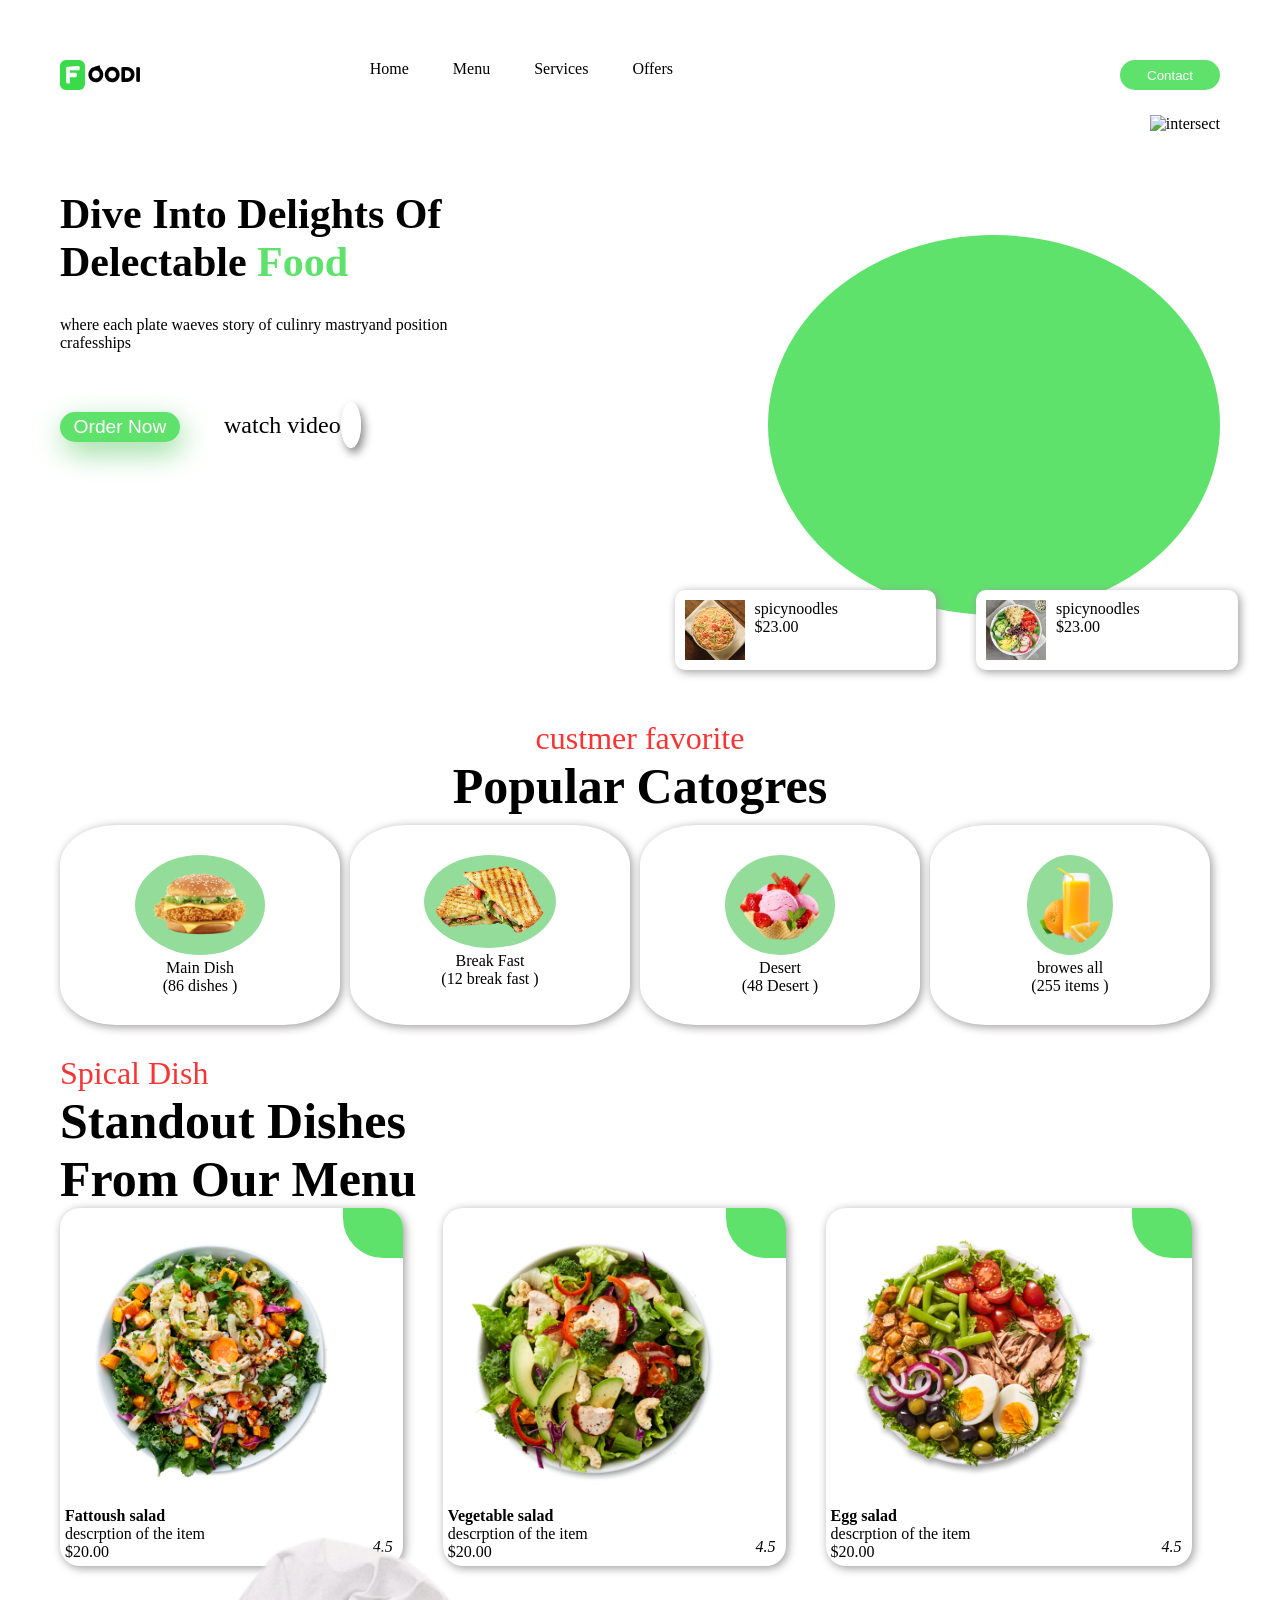
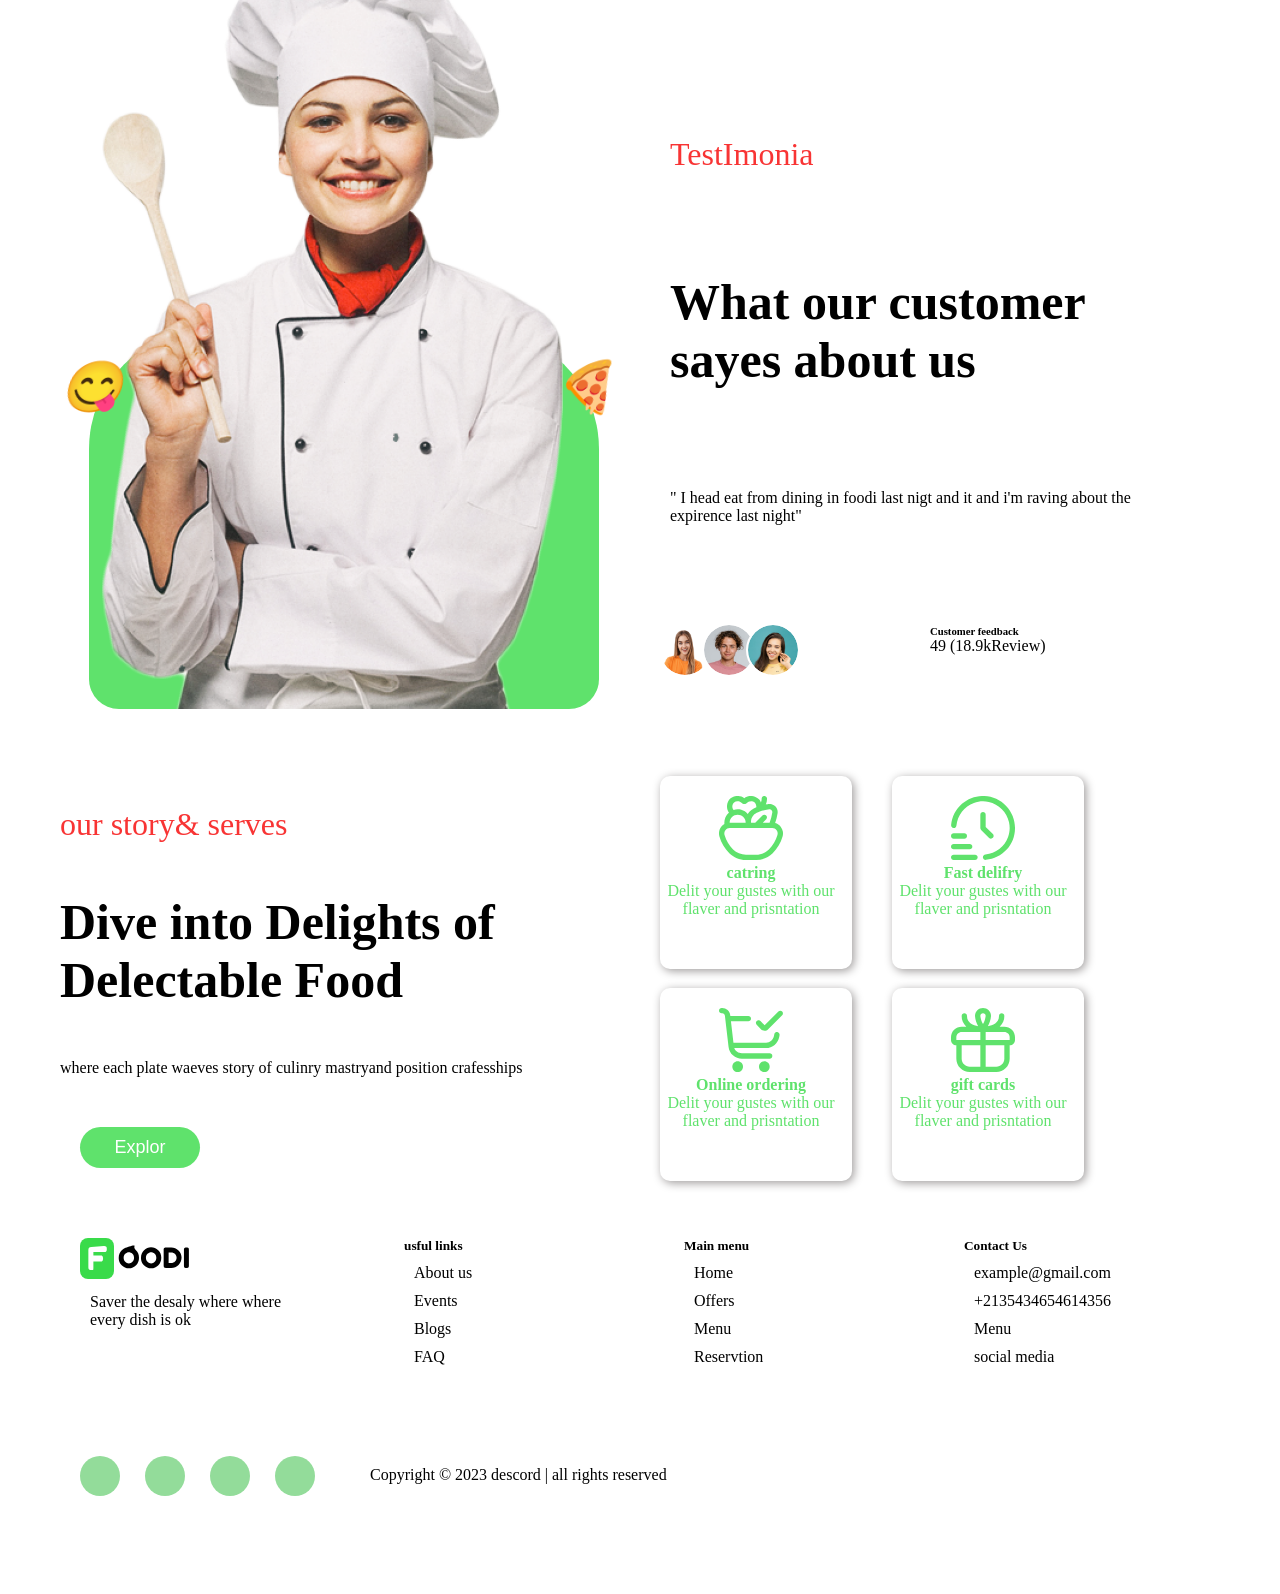
==== index.html @ a532eca9 "add java script file and connect with the html file" ====
<!DOCTYPE html>
<html lang="en">
<head>
    <meta charset="UTF-8">
    <meta name="viewport" content="width=device-width, initial-scale=1.0">
    <!-- -->
    <title>Foodi | Resturent Website Landing Page</title>
    <!-- -->
    <meta name="keywords" content="food, resturent, plates, ">
    <meta name="description" content="Where Each Plate Weaves a Story of Culinary Mastery and Passionate Craftsmanship">
    <!-- -->
    <meta name="twitter:card" content="summary" />
    <meta name="twitter:site" content="@[your-site-account-anme-in-twitter]" />
    <meta name="twitter:creator" content="@[your-account-anme-in-twitter]" />
    <!-- -->
    <meta property="og:type" content="website" />
    <meta property="og:url" content="http://[your-account-anme-in-github].github.io/foodi" />
    <meta property="og:site_name" content="Foodi">
    <meta property="og:title" content="Resturent Website Landing Page" />
    <meta property="og:description" content="Where Each Plate Weaves a Story of Culinary Mastery and Passionate Craftsmanship" />
    <meta property="og:image" content="http://[your-account-anme-in-github].github.io/foodi/assets/images/[your-image-to-twitter]" />
    <meta property="og:locale" content="en_US" />
    <!-- -->
    <meta name="author" content="[your-name]">
    <!-- -->
    <!-- our project just needs Font Awesome Solid + Brands -->
    <link href="./assets/fontawesome-free-6.3.0-web/css/fontawesome.css" rel="stylesheet">
    <link href="./assets/fontawesome-free-6.3.0-web/css/brands.css" rel="stylesheet">
    <link href="./assets/fontawesome-free-6.3.0-web/css/solid.css" rel="stylesheet">
    <link href="./assets/fontawesome-free-6.3.0-web/css/regular.css" rel="stylesheet">
    <!-- -->
    <link href="./assets/css/style.css" rel="stylesheet">
    <link rel="icon" type="image/x-icon" href="./assets/images/favicon.ico">
</head>
<body>
    <header>
        <img src="./assets/images/Group 20.svg" alt="logo">
        <nav>
            <a href="#">Home</a>
            <a href="#">Menu</a>
            <a href="#">Services</a>
            <a href="#">Offers</a>
        </nav>
        <i class="fa fa-search"></i> 
        <i class="fa fa-shopping-bag"></i>
        <button type="button" type="btncontact" title="contact-button"><i class="fa fa-phone-volume"></i>Contact </button>
    </header> 
    <main>
        <section id="home">
            <div class="left-side">
            <h1>Dive into Delights of Delectable <span >food</span></h1>
            <p>where each plate waeves story of culinry mastryand position crafesships</p>
            <button id="orderbtn" title="orderbtn"> Order Now</button>
            <span class="watch"> watch video <i class="fa fa-play"></i></span>
        </div> 
        <div class="right-side">
            <div class="imground">
                <img src="./assets/images/Intersect.png" alt="intersect">
                <div class="greenback"></div>
            </div>
            <div class="cards">
            <div class="food-card">
                <img src="./assets/images/image 14.png" alt="fod">
               <div class="text">
                <p>spicynoodles</p>
                <ul>
                    <li><i class="fa-regular fa-star"></i></li>
                    <li><i class="fa-regular fa-star"></i></li>
                    <li><i class="fa-regular fa-star"></i></li>
                    <li><i class="fa-regular fa-star"></i></li>
                    <li><i class="fa-regular fa-star"></i></li>
                </ul>
                <span>$23.00</span>
            </div>
            </div>
            <div class="food-card">
                <img src="./assets/images/image 13.png" alt="fod">
                <div class="text">
                    <p>spicynoodles</p>
                    <ul>
                        <li><i class="fa-regular fa-star"></i></li>
                        <li><i class="fa-regular fa-star"></i></li>
                        <li><i class="fa-regular fa-star"></i></li>
                        <li><i class="fa-regular fa-star"></i></li>
                        <li><i class="fa-regular fa-star"></i></li>
                    </ul>
                    <span>$23.00</span>
                </div>
            </div>
            </div>
        </div>
        </section> 
        <section id="catogres">
            <p>custmer favorite</p>
            <h1>Popular Catogres</h1>
            <div class="catogry-cards">
                <div class="card">
                    <img src="./assets/images/pngwing 4.png" alt="main">
                    <p> Main Dish</p>
                    <span>(86 dishes )</span>
                </div>
                <div class="card">
                    <img src="./assets/images/pngwing 6.png" alt="break">
                    <p> Break Fast</p>
                    <span>(12 break fast )</span>
                </div>
                <div class="card">
                    <img src="./assets/images/pngwing 3.png" alt="desert">
                    <p> Desert</p>
                    <span>(48 Desert )</span>
                </div>
                <div class="card">
                    <img src="./assets/images/pngwing 7.png" alt="all">
                    <p> browes all</p>
                    <span>(255 items )</span>
                </div>
            </div>
        </section> 
        <section id="spical-dish">
            <div class="head">
                <div>
            <p>Spical Dish</p>
             <h1>Standout Dishes From Our Menu</h1>
            </div>
             <div class="af-be">
                <i class="fa fa-less-than"></i>
                <i class="fa fa-greater-than"></i>
             </div> 
            </div>
             <div class="dish-cards">
                <div class="card">
                    <i class="fa-regular fa-heart"></i>
                    <img src="./assets/images/Fattoush salad.png" alt="">
                    <h4>Fattoush salad</h4>
                    <p>descrption of the item</p>
                    <span>$20.00</span>
                    <i class="fa-regular fa-star">4.5</i>
                </div>
                <div class="card">
                    <i class="fa-regular fa-heart"></i>
                    <img src="./assets/images/Vegetable salad.png" alt="">
                    <h4>Vegetable salad</h4>
                    <p>descrption of the item</p>
                    <span>$20.00</span>
                    <i class="fa-regular fa-star">4.5</i>
                </div>
                <div class="card">
                    <i class="fa-regular fa-heart"></i>
                    <img src="./assets/images/Egg salad.png" alt="">
                    <h4>Egg salad</h4>
                    <p>descrption of the item</p>
                    <span>$20.00</span>
                    <i class="fa-regular fa-star">4.5</i>
                </div>
             </div>
        </section> 
        <section id="testmon"> 
            <div class="left-side">
                <i class="pizza">🍕</i>
                <i class="smile">😋</i>
                <img src="./assets/images/pngwing 2.png" alt="chaf">
           <div></div>
            </div>
            <div class="right-side">
                <p>TestImonia</p>
             <h1>What our customer sayes about us</h1> 
             <p> " I head eat from dining in foodi last nigt and it  and i'm raving about the expirence last night"</p>
             <div class="cusomerfeed"> 
                <div class="imges">
                    <img src="./assets/images/portrait-lovely-blond-female-part-time-employee-talking-manager-customer-support-removebg-preview 1.png" alt="">
                    <img src="./assets/images/image 10.png" alt="">
                    <img src="./assets/images/image 11.png" alt="">
                </div>
                <div class="text">
                    <h6>Customer feedback</h6>
                    <p><i class="fa-regular fa-star"></i> 49 <span>(18.9kReview)</span> </p>
                </div>
             </div>
            </div>
        </section>
        <section id="story">
                <div class="left-side">
                    <p>our story& serves</p>
                <h1>Dive into Delights of Delectable Food</h1>
                <p>where each plate waeves story of culinry mastryand position crafesships</p>
                <button class="explorbtn" title="explorbtn"> Explor</button>
            </div> 
            <div class="right-side">
                <div class=" servies-cards">
                <div class="card">
                    <img src="./assets/images/fi-rr-salad.svg" alt="">
                    <h4>catring</h4>
                    <p>Delit your gustes with our flaver and prisntation</p>
                </div>
                <div class="card">
                    <img src="./assets/images/fi-rr-time-fast.svg" alt="">
                    <h4>Fast delifry</h4>
                    <p>Delit your gustes with our flaver and prisntation</p>
                </div>
                <div class="card">
                    <img src="./assets/images/fi-rr-shopping-cart-check.svg" alt="">
                    <h4>Online ordering</h4>
                    <p>Delit your gustes with our flaver and prisntation</p>
                </div>
                <div class="card">
                    <img src="./assets/images/fi-rr-gift.svg" alt="">
                    <h4>gift cards</h4>
                    <p>Delit your gustes with our flaver and prisntation</p>
                </div>
              </div>
              </div>
        </section>
    </main>
    <footer>
        <section class="up">
            <div class="logo">
                <img src="./assets/images/Group 20.svg" alt="logo">
                <p>Saver the desaly where where every dish is ok</p>
            </div>
            <ul>
                <h5>usful links</h5>
                <li>About us</li>
                <li> Events</li>
                <li>Blogs</li>
                <li>FAQ</li>
            </ul>
            <ul>
                <h5>Main menu</h5>
                <li>Home</li>
                <li> Offers</li>
                <li>Menu</li>
                <li>Reservtion</li>
            </ul>
            <ul>
                <h5>Contact Us</h5>
                <li>example@gmail.com</li>
                <li> +2135434654614356</li>
                <li>Menu</li>
                <li>social media</li>
            </ul>
        </section>
        <section class="dowen">
            <i class="fa font-size-small p-1 fa-brands fa-facebook-f border-radius-circle circle text-color-light bg-color-primary m-r-2"></i>
			<i class="fa fa-brands fa-instagram border-radius-circle circle  font-size-small p-1 bg-color-light-seconder m-r-2"></i>
			<i class="fa fa-brands fa-twitter border-radius-circle circle  font-size-small p-1 bg-color-light-seconder m-r-2"></i>
			<i class="fa fa-brands fa-youtube border-radius-circle circle  font-size-small p-1 bg-color-light-seconder m-r-2"></i>
            <p>Copyright &copy; 2023 descord | all rights reserved</p>
        </section>
    </footer> 
    <script src="./assets/js/js.js">

    </script>
</body>
</html>
---- assets/css/style.css ----
* {
    margin: 0;
    padding: 0;
}

:root {
    --red: #f83434;
    --green: #5FE26C;
    --lite: #93dc9a;
    --textlite: white;
}
body {
    padding: 60px;
    overflow-x: hidden;
}
button:hover{
    box-shadow: 0px 0px 50px var(--green);
}
i:hover{
    font-size: large;
}
header {
    display: flex;
    position: relative;
}
h1 {
    font-size: 50px;
}

header>img {
    height: 30px;
    margin-right: 10px;
}

header>nav {
    margin: 0 200px;
    text-align: center;
}

header>nav>a {
    text-decoration: none;
    margin: 5px 20px;
    color: black;
}

header>nav>a:hover {
    color: var(--green);
}

header>i {
    margin: 10px;

}

header>button {
    width: 100px;
    height: 30px;
    color: white;
    background-color: var(--green);
    border: none;
    border-radius: 20px;
    position: absolute;
    right: 0;
}

main section p:first-child:not(#home p) {
    color: var(--red);
    font-size: xx-large;
}

main>#home {
    width: inherit;
    display: grid;
    grid-template-columns: 35% 65%;
}

main>#home>.left-side {
    padding: 70px 0px;

}

main>#home>.left-side>h1 {
    text-transform: capitalize;
    font-size: 42px;
    margin: 30px 0;
}

main>#home>.left-side>h1>span {
    color: var(--green);
}

main>#home>.left-side>p {
    margin: 30px 0;
}

main>#home>.left-side>button {
    margin: 30px 0;
    height: 30px;
    border: none;
    width: 120px;
    border-radius: 20px;
    background-color: var(--green);
    color: var(--textlite);
    font-size: larger;
    box-shadow: 3px 10px 30px var(--lite);
}

main>#home>.left-side>span {
    color: var(--textlite);
    margin: 40px;
    font-size: x-large;
    color: black;
}

main>#home>.left-side>span>i {
    color: black;
    background-color: white;
    padding: 10px;
    border-radius: 80%;
    box-shadow: 3px 5px 10px rgb(131, 131, 131);
}

main>#home>.right-side {
    width: 100%;
    height: 600px;
    position: relative;
}

main>#home>.right-side>.imground {
    width: 100%;
}

main>#home>.right-side>.imground>.greenback {
    background-color: #5FE26C;
    height: 380px;
    border-radius: 80%;
    width: 60%;
    position: absolute;
    bottom: 75px;
    right: 0;
    z-index: 0;
}

main>#home>.right-side>.imground>img {
    max-width: 100%;
    height: 500px;
    right: 0;
    z-index: 1;
    bottom: 75px;
    position: absolute;
}

main>#home>.right-side>.cards {
    width: 100%;
    position: absolute;
    bottom: 0;
    left: 25%;
    z-index: 2;
    display: grid;
    grid-template-columns: 40% 40%;
}

main>#home>.right-side>.cards>.food-card {
    max-width: 100%;
    height: 80px;
    background-color: #ffffff;
    border-radius: 10px;
    margin: 20px;
    display: flex;
    box-shadow: 2px 2px 10px #9d9a9a;
}

main>#home>.right-side>.cards>.food-card>img {
    max-width: 40%;
    max-height: 80%;
    margin: 10px 0px 10px 10px;
}

main>#home>.right-side>.cards>.food-card>.text {
    margin: 10px;
}

main>#home>.right-side>.cards>.food-card>.text>ul>li {
    list-style-type: none;
    display: inline;
    font-size: 12px;
}

main>#catogres {
    padding: 30px 0;
    text-align: center;
}

main>#catogres>.catogry-cards {
    display: grid;
    grid-template-columns: repeat(4, 4fr);
    max-width: 100%;
}

main>#catogres>.catogry-cards>.card {
    background-color: #ffffff;
    max-width: 100%;
    height: 200px;
    justify-content: center;
    text-align: center;
    margin: 10px 10px 0 0;
    border-radius: 20%;
    box-shadow: 2px 2px 10px #9d9a9a;

}

main>#catogres>.catogry-cards>.card>img {
    max-width: 40%;
    max-height: 40%;
    background-color: var(--lite);
    border-radius: 80%;
    padding: 10px;
    margin-top: 30px;
}

main>#spical-dish {
    width: 100%;
    position: relative;
}

main>#spical-dish>.head {
    display: grid;
    grid-template-columns: 40% 70%;
}

main>#spical-dish>.head>.af-be {
    position: absolute;
    right: 20px;
    margin: 10px;
}

main>#spical-dish>.head>.af-be>i {
    font-size: xx-large;
    color: white;
    background-color: var(--lite);
    height: 40px;
    width: 50px;
    padding: 5px 0 0px 0;
    text-align: center;
    border-radius: 50%;
}


main>#spical-dish>.head>.af-be>i:first-child {
    background-color: lightgray;
    color: black;
}
main>#spical-dish>.head>.af-be>i:hover{
    background-color: lightgray;
    color: black;
}
main>#spical-dish>.head>.af-be>i:first-child:hover{
    color: white;
    background-color: var(--lite);
}
main>#spical-dish>.dish-cards {
    display: grid;
    grid-template-columns: 33% 33% 35%;
}
main>#spical-dish>.dish-cards>.card {
    max-width: 100%;
    position: relative;
    margin-right: 40px;
    background-color: #ffffff;
    padding: 5px;
    border-radius: 20px;
    box-shadow: 2px 2px 10px #9d9a9a;

}

main>#spical-dish>.dish-cards>.card>img {
    max-width: 100%;
    max-height: 250px;
    justify-content: center;
    margin: 20px;
}

main>#spical-dish>.dish-cards>.card>i:first-child {
    position: absolute;
    top: 0;
    right: 0;
    background-color: var(--green);
    color: #ffffff;
    width: 40px;
    height: 30px;
    font-size: 20px;
    padding: 10px;
    text-align: center;
    border-radius: 0px 20px 0px 40px;
} 
main>#spical-dish>.dish-cards>.card>i:hover{
    font-size: 30px;
}
main>#spical-dish>.dish-cards>.card>i:last-child {
    position: absolute;
    bottom: 10px;
    right: 10px;
}

main>#testmon {
    display: grid;
    grid-template-columns: 50% 50%;
    position: relative;
    height: 700px;
    margin-top: 40px;
}

main>#testmon>.left-side {
    max-width: 100%;
    position: relative;
}

main>#testmon>.left-side>img {
    max-width: 90%;
    position: absolute;
    bottom: 0;
    left: 0;
    z-index: 1;
}

main>#testmon>.left-side>div {
    background-color: #5FE26C;
    width: 88%;
    height: 54%;
    position: absolute;
    bottom: 0;
    left: 5%;
    z-index: 0;
    border-radius: 120px 120px 30px 30px;
}

main>#testmon>.left-side>i {
    position: absolute;
    top: 50%;
    font-size: 50px;
    z-index: 2;
}

main>#testmon>.left-side>i:first-child {
    left: 85%;
}

main>#testmon>.right-side {
    max-width: 100%;
    height: 100%;
    padding: 30px;
}

main>#testmon>.right-side>.cusomerfeed {
    display: grid;
    grid-template-columns: 50% 50%;
}

main>#testmon>.right-side>p:not(.cusomerfeed p) {
    margin: 100px 0;
}

main>#testmon>.right-side>.cusomerfeed>.imges>img {
    width: 50px;
    height: 50px;
    border-radius: 50%;
    outline: 2px solid white;
    margin-left: -10px;
    z-index: 2;
}
main>#testmon>.right-side>.cusomerfeed>.imges>img:hover{
margin: 0;
width: 70px;
height: 70px;
}
main>#story {
    padding: 50px 0;
    display: grid;
    grid-template-columns: 50% 50%;
}

main>#story>.left-side>p {
    margin: 50px 0;
}

main>#story>.left-side>button {
    padding: 10px;
    background-color: var(--green);
    border: none;
    border-radius: 50px;
    width: 120px;
    color: #ffffff;
    font-size: large;
    margin-left: 20px;
}
main>#story>.right-side>.servies-cards {
    display: grid;
    grid-template-columns: 40% 40%;
    grid-template-rows: 50% 50%;
    row-gap: 20px;
}

main>#story>.right-side>.servies-cards>.card {
    max-width: 100%;
    margin: 20px;
    padding: 20px 10px 0 0;
    height: 90%;
    text-align: center;
    background-color: #ffffff;
    border-radius: 10px;
    box-shadow: 2px 2px 10px #9d9a9a;
    color: var(--green);
}

footer>.up {
    display: grid;
    grid-template-columns: 20% 25% 25% 25%;
    margin: 20px;
}

footer>.up>.logo>p {
    margin: 10px;
}

footer>.up>ul {
    margin-left: 100px;
}

footer>.up>ul>li {
    list-style-type: none;
    margin: 10px;
    
}
footer>.up>ul>li:hover{
    border:2px solid var(--lite);
    color: var(--lite);
    animation-name: lihover;
    animation-duration: 1s;
    animation-iteration-count: infinite;
}

footer>.dowen {
    display: flex;
    margin-top: 40px;
    text-align: center;
}

footer>.dowen>i {
    margin-left: 20px;
    color: #ffffff;
    background-color: var(--lite);
    height: 30px;
    width: 40px;
    border-radius: 50%;
    margin-right: 5px;
    padding-top: 10px;
    margin-top: 40px;
}

footer>.dowen>p {
    margin: 50px;
}

footer>.dowen>p:hover {
    border-bottom: 2px solid black;
}
footer>.dowen>i:hover {
    background-color: var(--green);
}
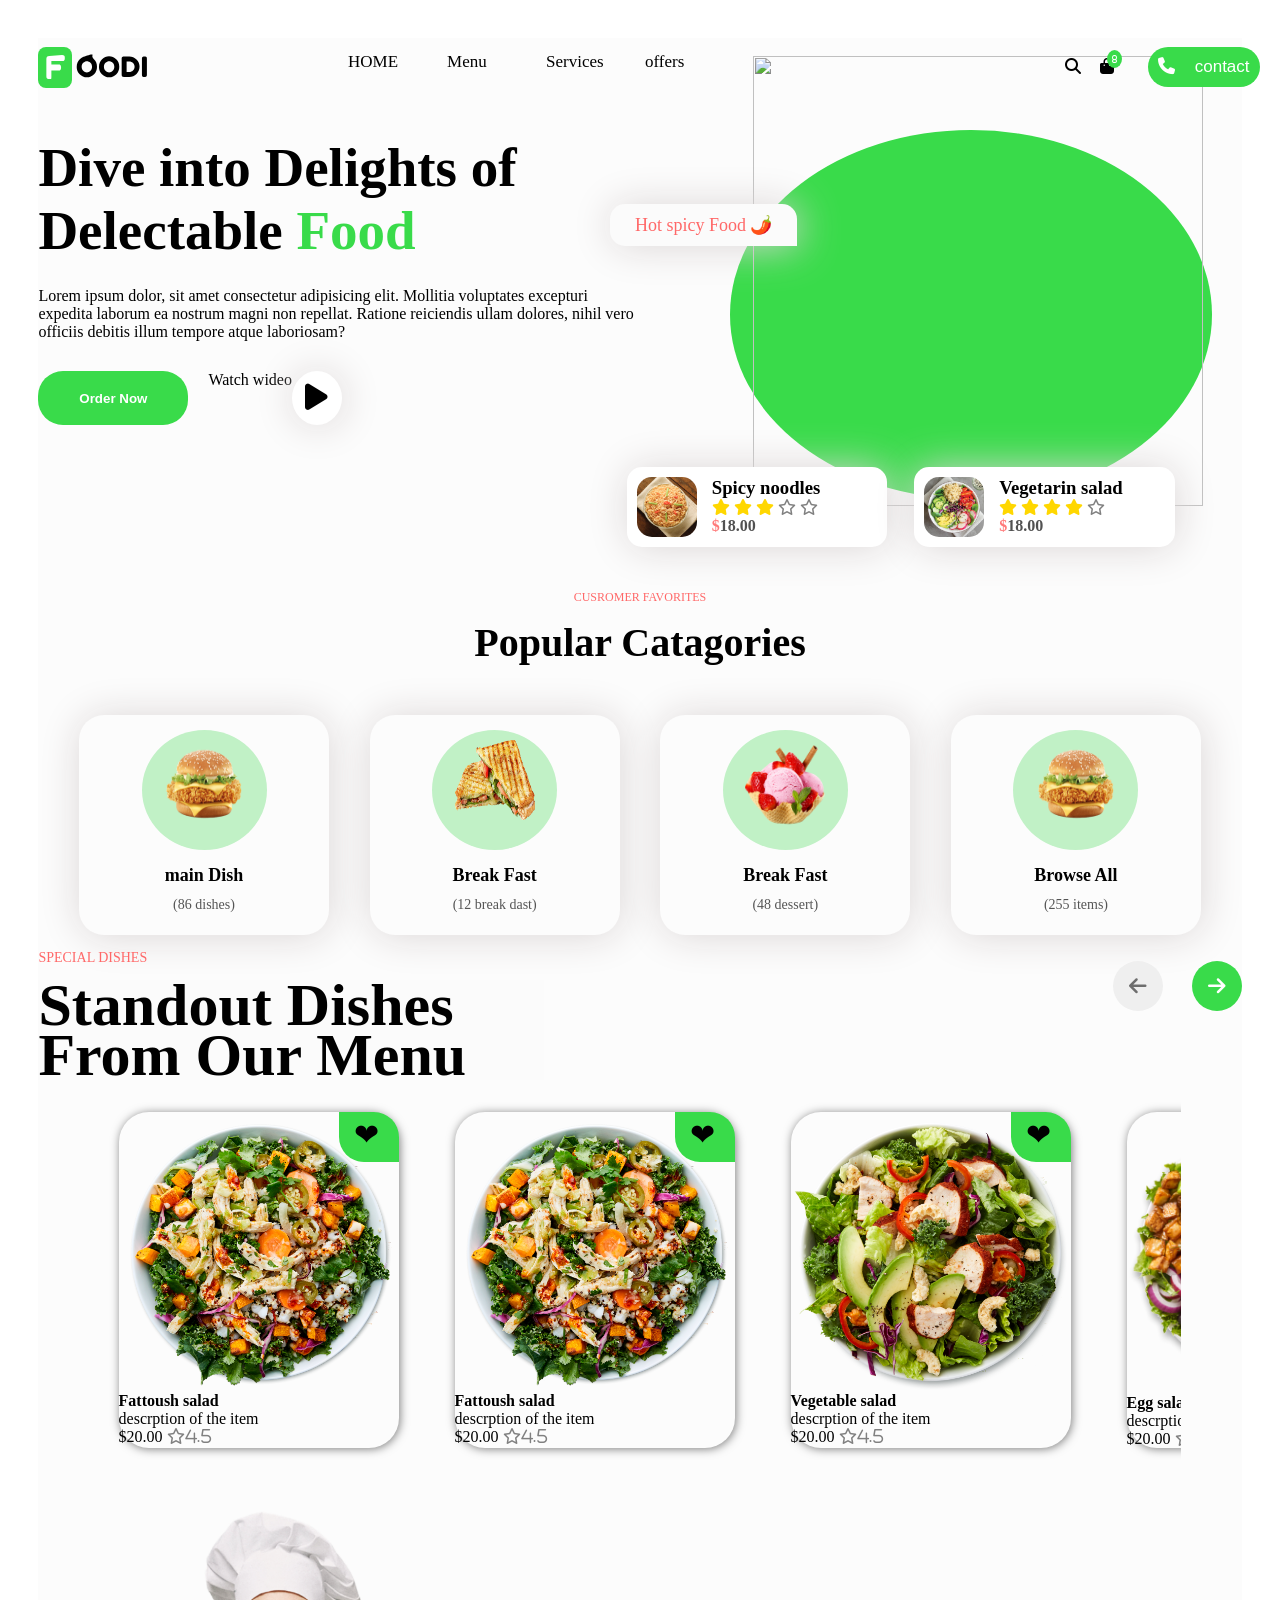
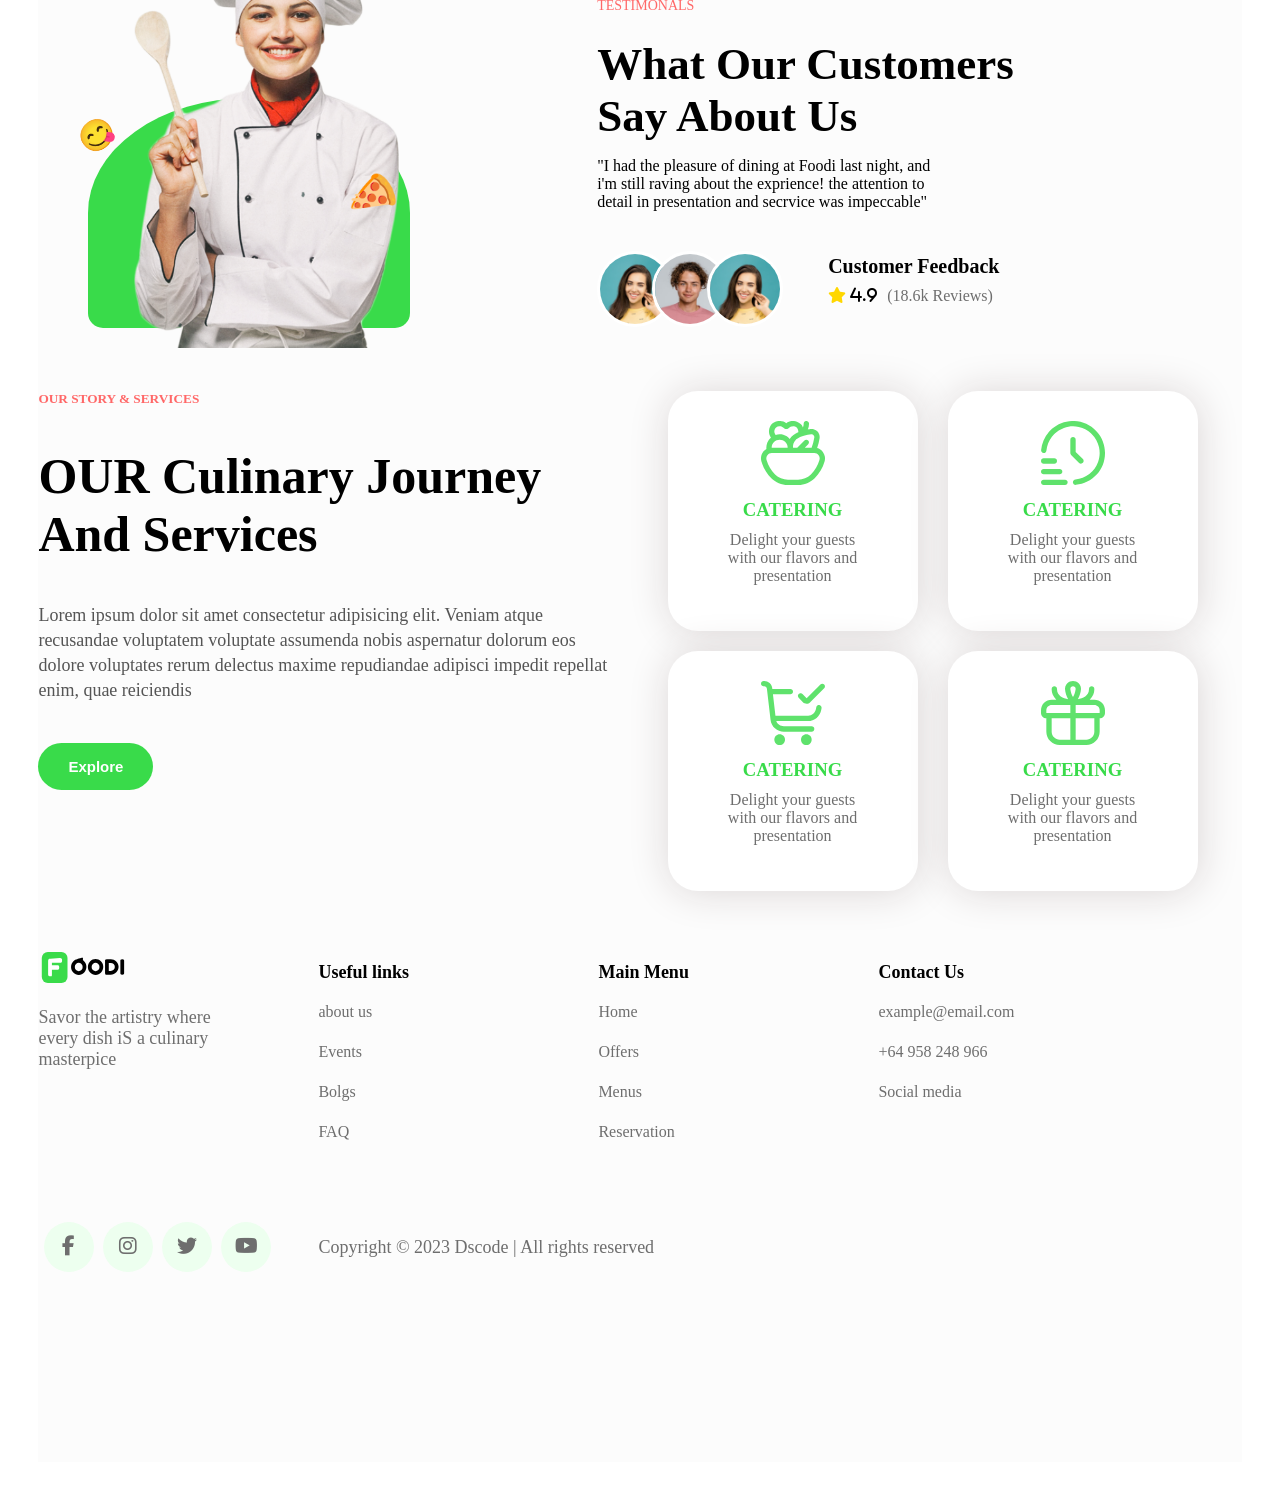
==== commit 5d2e129b: "complet all fixes and desighn" ====
--- a/index.html
+++ b/index.html
@@ -17,238 +17,435 @@
     <meta property="og:url" content="http://[your-account-anme-in-github].github.io/foodi" />
     <meta property="og:site_name" content="Foodi">
     <meta property="og:title" content="Resturent Website Landing Page" />
-    <meta property="og:description" content="Where Each Plate Weaves a Story of Culinary Mastery and Passionate Craftsmanship" />
-    <meta property="og:image" content="http://[your-account-anme-in-github].github.io/foodi/assets/images/[your-image-to-twitter]" />
+    <meta property="og:description"
+        content="Where Each Plate Weaves a Story of Culinary Mastery and Passionate Craftsmanship" />
+    <meta property="og:image"
+        content="http://[your-account-anme-in-github].github.io/foodi/assets/images/[your-image-to-twitter]" />
     <meta property="og:locale" content="en_US" />
     <!-- -->
     <meta name="author" content="[your-name]">
     <!-- -->
     <!-- our project just needs Font Awesome Solid + Brands -->
-    <link href="./assets/fontawesome-free-6.3.0-web/css/fontawesome.css" rel="stylesheet">
-    <link href="./assets/fontawesome-free-6.3.0-web/css/brands.css" rel="stylesheet">
-    <link href="./assets/fontawesome-free-6.3.0-web/css/solid.css" rel="stylesheet">
-    <link href="./assets/fontawesome-free-6.3.0-web/css/regular.css" rel="stylesheet">
-    <!-- -->
-    <link href="./assets/css/style.css" rel="stylesheet">
-    <link rel="icon" type="image/x-icon" href="./assets/images/favicon.ico">
+    <link rel="stylesheet" href="https://cdnjs.cloudflare.com/ajax/libs/font-awesome/6.4.2/css/all.min.css"
+        integrity="sha512-z3gLpd7yknf1YoNbCzqRKc4qyor8gaKU1qmn+CShxbuBusANI9QpRohGBreCFkKxLhei6S9CQXFEbbKuqLg0DA=="
+        crossorigin="anonymous" referrerpolicy="no-referrer" />
+    <!-- -->
+    <link rel="stylesheet" href="./assets/css/style.css">
 </head>
+
 <body>
-    <header>
-        <img src="./assets/images/Group 20.svg" alt="logo">
-        <nav>
-            <a href="#">Home</a>
-            <a href="#">Menu</a>
-            <a href="#">Services</a>
-            <a href="#">Offers</a>
-        </nav>
-        <i class="fa fa-search"></i> 
-        <i class="fa fa-shopping-bag"></i>
-        <button type="button" type="btncontact" title="contact-button"><i class="fa fa-phone-volume"></i>Contact </button>
-    </header> 
-    <main>
-        <section id="home">
-            <div class="left-side">
-            <h1>Dive into Delights of Delectable <span >food</span></h1>
-            <p>where each plate waeves story of culinry mastryand position crafesships</p>
-            <button id="orderbtn" title="orderbtn"> Order Now</button>
-            <span class="watch"> watch video <i class="fa fa-play"></i></span>
-        </div> 
-        <div class="right-side">
-            <div class="imground">
-                <img src="./assets/images/Intersect.png" alt="intersect">
-                <div class="greenback"></div>
-            </div>
-            <div class="cards">
-            <div class="food-card">
-                <img src="./assets/images/image 14.png" alt="fod">
-               <div class="text">
-                <p>spicynoodles</p>
+    <div class="container">
+        <div class="navbar">
+            <svg width="109" height="41" viewBox="0 0 109 41" fill="none" xmlns="http://www.w3.org/2000/svg">
+                <rect width="34" height="41" rx="8" fill="#39DB4A" />
+                <path
+                    d="M23.85 8.07812C24.3713 8.07812 24.7567 8.10079 25.006 8.14613C25.278 8.16879 25.5727 8.27079 25.89 8.45212C26.23 8.63346 26.468 8.93946 26.604 9.37012C26.74 9.80079 26.808 10.3788 26.808 11.1041C26.808 11.8295 26.74 12.4075 26.604 12.8381C26.468 13.2688 26.23 13.5748 25.89 13.7561C25.55 13.9148 25.244 14.0168 24.972 14.0621C24.7227 14.0848 24.326 14.0961 23.782 14.0961H13.378V17.5301H20.076C20.62 17.5301 21.0167 17.5528 21.266 17.5981C21.538 17.6208 21.844 17.7228 22.184 17.9041C22.7733 18.2441 23.068 19.1395 23.068 20.5901C23.068 22.1768 22.6373 23.1175 21.776 23.4121C21.4133 23.5255 20.8353 23.5821 20.042 23.5821H13.378V30.0081C13.378 30.5521 13.3553 30.9488 13.31 31.1981C13.2873 31.4475 13.2725 31.7276 13 32.0001C12.9054 32.0947 11.7692 32.0001 11.352 32.0001C9.76532 32.0001 8.83599 31.5695 8.56399 30.7081C8.42799 30.3455 8.35999 29.7675 8.35999 28.9741V12.0701C8.35999 10.9141 8.57532 10.1321 9.00599 9.72412C9.43665 9.29346 10.2527 9.07812 11.454 9.07812L23.85 8.07812Z"
+                    fill="white" />
+                <path
+                    d="M53.5 7.5C56.2627 7.5 52.448 8.78434 55.948 12.2201C57.9827 14.2175 59 16.7001 59 19.6681C59 22.6175 58.0293 25.1375 56.088 27.2281C54.1467 29.3001 51.7573 30.3361 48.92 30.3361C46.0827 30.3361 43.6653 29.3095 41.668 27.2561C39.6893 25.2028 38.7 22.7575 38.7 19.9201C38.7 18.3708 38.98 16.9241 39.54 15.5801C40.1 14.2175 40.8467 13.0788 41.78 12.1641C42.7133 11.2495 43.7867 10.5308 45 10.0081C46.2133 9.48545 52.212 7.5 53.5 7.5ZM43.656 19.7801C43.656 21.4415 44.188 22.7948 45.252 23.8401C46.3347 24.8668 47.5387 25.3801 48.864 25.3801C50.1893 25.3801 51.384 24.8761 52.448 23.8681C53.512 22.8601 54.044 21.5068 54.044 19.8081C54.044 18.1095 53.5027 16.7468 52.42 15.7201C51.356 14.6935 50.1613 14.1801 48.836 14.1801C47.5107 14.1801 46.316 14.7028 45.252 15.7481C44.188 16.7748 43.656 18.1188 43.656 19.7801Z"
+                    fill="black" />
+                <path
+                    d="M71.0229 9.22412C73.7856 9.22412 76.1843 10.2228 78.2189 12.2201C80.2536 14.2175 81.271 16.7001 81.271 19.6681C81.271 22.6175 80.3003 25.1375 78.359 27.2281C76.4176 29.3001 74.0283 30.3361 71.1909 30.3361C68.3536 30.3361 65.9363 29.3095 63.9389 27.2561C61.9603 25.2028 60.9709 22.7575 60.9709 19.9201C60.9709 18.3708 61.2509 16.9241 61.8109 15.5801C62.3709 14.2175 63.1176 13.0788 64.0509 12.1641C64.9843 11.2495 66.0576 10.5308 67.2709 10.0081C68.4843 9.48545 69.7349 9.22412 71.0229 9.22412ZM65.9269 19.7801C65.9269 21.4415 66.459 22.7948 67.5229 23.8401C68.6056 24.8668 69.8096 25.3801 71.1349 25.3801C72.4603 25.3801 73.6549 24.8761 74.7189 23.8681C75.7829 22.8601 76.3149 21.5068 76.3149 19.8081C76.3149 18.1095 75.7736 16.7468 74.691 15.7201C73.627 14.6935 72.4323 14.1801 71.1069 14.1801C69.7816 14.1801 68.587 14.7028 67.5229 15.7481C66.459 16.7748 65.9269 18.1188 65.9269 19.7801Z"
+                    fill="black" />
+                <path
+                    d="M86.1539 9.44812L91.3339 9.47612C94.0406 9.47612 96.4206 10.4561 98.4739 12.4161C100.527 14.3575 101.554 16.7561 101.554 19.6121C101.554 22.4495 100.546 24.8855 98.5299 26.9201C96.5326 28.9548 94.1059 29.9721 91.2499 29.9721H86.1259C84.9872 29.9721 84.2779 29.7388 83.9979 29.2721C83.7739 28.8801 83.6619 28.2828 83.6619 27.4801V11.9121C83.6619 11.4641 83.6712 11.1375 83.6899 10.9321C83.7272 10.7268 83.8206 10.4841 83.9699 10.2041C84.2312 9.70012 84.9592 9.44812 86.1539 9.44812ZM91.3339 25.0161C92.6779 25.0161 93.8912 24.5215 94.9739 23.5321C96.0566 22.5241 96.5979 21.2641 96.5979 19.7521C96.5979 18.2401 96.0659 16.9801 95.0019 15.9721C93.9566 14.9455 92.7246 14.4321 91.3059 14.4321H88.6179V25.0161H91.3339Z"
+                    fill="black" />
+                <path
+                    d="M103.937 11.9401C103.937 11.5108 103.946 11.1935 103.965 10.9881C104.002 10.7641 104.095 10.5121 104.245 10.2321C104.506 9.72812 105.234 9.47612 106.429 9.47612C107.735 9.47612 108.51 9.82145 108.753 10.5121C108.846 10.8295 108.893 11.3148 108.893 11.9681V27.5361C108.893 27.9841 108.874 28.3108 108.837 28.5161C108.818 28.7215 108.734 28.9641 108.585 29.2441C108.323 29.7481 107.595 30.0001 106.401 30.0001C105.094 30.0001 104.329 29.6455 104.105 28.9361C103.993 28.6375 103.937 28.1615 103.937 27.5081V11.9401Z"
+                    fill="black" />
+            </svg>
+
+
+            <nav>
                 <ul>
-                    <li><i class="fa-regular fa-star"></i></li>
-                    <li><i class="fa-regular fa-star"></i></li>
-                    <li><i class="fa-regular fa-star"></i></li>
-                    <li><i class="fa-regular fa-star"></i></li>
-                    <li><i class="fa-regular fa-star"></i></li>
+                    <li><a href="">HOME</a></li>
+                    <li><a href="">Menu</a></li>
+                    <li><a href="">Services</a></li>
+                    <li><a href="">offers</a></li>
                 </ul>
-                <span>$23.00</span>
-            </div>
-            </div>
-            <div class="food-card">
-                <img src="./assets/images/image 13.png" alt="fod">
-                <div class="text">
-                    <p>spicynoodles</p>
-                    <ul>
-                        <li><i class="fa-regular fa-star"></i></li>
-                        <li><i class="fa-regular fa-star"></i></li>
-                        <li><i class="fa-regular fa-star"></i></li>
-                        <li><i class="fa-regular fa-star"></i></li>
-                        <li><i class="fa-regular fa-star"></i></li>
-                    </ul>
-                    <span>$23.00</span>
-                </div>
-            </div>
+            </nav>
+            <div class="left-nav">
+                <i class="fa-solid fa-magnifying-glass"></i>
+                <i class="fa-solid fa-bag-shopping" id="bag"></i>
+                <button> <i class="fa-solid fa-phone"></i> contact</button>
+
             </div>
         </div>
-        </section> 
-        <section id="catogres">
-            <p>custmer favorite</p>
-            <h1>Popular Catogres</h1>
-            <div class="catogry-cards">
-                <div class="card">
-                    <img src="./assets/images/pngwing 4.png" alt="main">
-                    <p> Main Dish</p>
-                    <span>(86 dishes )</span>
-                </div>
-                <div class="card">
-                    <img src="./assets/images/pngwing 6.png" alt="break">
-                    <p> Break Fast</p>
-                    <span>(12 break fast )</span>
-                </div>
-                <div class="card">
-                    <img src="./assets/images/pngwing 3.png" alt="desert">
-                    <p> Desert</p>
-                    <span>(48 Desert )</span>
-                </div>
-                <div class="card">
-                    <img src="./assets/images/pngwing 7.png" alt="all">
-                    <p> browes all</p>
-                    <span>(255 items )</span>
-                </div>
+
+        <header class="hero">
+            <aside class="left">
+                <h1>
+                    <div>Dive into Delights of Delectable <span>Food</span></div>
+                </h1>
+                <p>Lorem ipsum dolor, sit amet consectetur adipisicing elit. Mollitia voluptates excepturi expedita
+                    laborum ea nostrum magni non repellat. Ratione reiciendis ullam dolores, nihil vero officiis debitis
+                    illum tempore atque laboriosam?</p>
+                <div class="btn-hero">
+                    <button>Order Now</button>
+                    <label for="">Watch wideo </label>
+                     <button><i class="fa-solid fa-play"></i></button>
+                </div>
+            </aside>
+            <aside class="right">
+                <div class="image-container">
+                    <img src="./assets/images/Intersect.png" width="450px" height="450px" alt="">
+                </div>
+                <p class="spicy" style="color: #ff6868;">Hot spicy Food 🌶️</p>
+                <div class="cards">
+                    <aside class="image-left">
+                        <nav class="inner-head">
+                            <img src="./assets/images/image 14.png"
+                                style="float: left; margin-right: 15px;border-radius: 15px; background-size: cover; background-position: center;"
+                                height="60px" width="60px">
+                            <h3>Spicy noodles</h3>
+                            <aside>
+                                <i class="fa-solid fa-star text-shadow: 0 0 20px #000;"></i>
+                                <i class="fa-solid fa-star"></i>
+                                <i class="fa-solid fa-star"></i>
+                                <i class="fa-regular fa-star"></i>
+                                <i class="fa-regular fa-star"></i>
+                            </aside>
+
+                            <p style="font-weight: bold; color: #515151;"><span style="color: #ff7979;">$</span>18.00
+                            </p>
+                        </nav>
+                    </aside>
+
+                    <aside class="image-right">
+
+
+
+                        <nav class="inner-head">
+                            <img src="./assets/images/image 13.png"
+                                style="float: left; margin-right: 15px;border-radius: 15px; background-size: cover; background-position: center;"
+                                height="60px" width="60px">
+                            <h3>Vegetarin salad</h3>
+                            <aside>
+                                <i class="fa-solid fa-star text-shadow: 0 0 20px #000;"></i>
+                                <i class="fa-solid fa-star"></i>
+                                <i class="fa-solid fa-star"></i>
+                                <i class="fa-solid fa-star"></i>
+                                <i class="fa-regular fa-star"></i>
+                            </aside>
+
+                            <p style="font-weight: bold; color: #515151;"><span style="color: #ff7979;">$</span>18.00
+                            </p>
+                        </nav>
+
+
+                    </aside>
+
+                </div>
+               
+            </aside>
+        </header>
+
+        <main class="inner-container">
+            <div class="catagories">
+                <aside>
+                    <p>CUSROMER FAVORITES</p>
+                    <h2>Popular Catagories</h2>
+                    <div class="fav">
+                        <div class="first-fav">
+                            <span style="display: inline-block;"><img src="./assets/images/pngwing 4.png" alt=""
+                                    height="90px" width="90px"></span>
+                            <article>
+                                <h5>main Dish</h5>
+                                <p>(86 dishes)</p>
+                            </article>
+                        </div>
+                        <div class="first-fav">
+                            <span style="display: inline-block;"><img src="./assets/images/pngwing 6.png" alt=""
+                                    height="80px" width="80px"></span>
+                            <article>
+                                <h5>Break Fast</h5>
+                                <p>(12 break dast)</p>
+                            </article>
+                        </div>
+                        <div class="first-fav">
+                            <span style="display: inline-block;">
+                                <img src="./assets/images/pngwing 3.png" alt="" height="90px" width="90px"></span>
+                            <article>
+                                <h5>Break Fast</h5>
+                                <p>(48 dessert)</p>
+                            </article>
+                        </div>
+                        <div class="first-fav">
+                            <span style="display: inline-block;"><img src="./assets/images/pngwing 4.png" alt=""
+                                    height="90px" width="90px"></span>
+                            <article>
+                                <h5>Browse All</h5>
+                                <p>(255 items)</p>
+                            </article>
+                        </div>
+                    </div>
+                </aside>
             </div>
-        </section> 
-        <section id="spical-dish">
-            <div class="head">
-                <div>
-            <p>Spical Dish</p>
-             <h1>Standout Dishes From Our Menu</h1>
+
+            <div class="special">
+                <header>
+                    <article class="left-text">
+                        <p>SPECIAL DISHES</p>
+                        <h1>Standout Dishes From Our Menu</h1>
+                    </article>
+                    <article class="right-text">
+                        <div class="btn-container">
+                            <button id="btn-left" onclick="slidLeft()"><i class="fa-solid fa-arrow-left"></i></button>
+                            <button id="btn-right" onclick="slidRight()"><i
+                                    class="fa-solid fa-arrow-right"></i></button>
+                        </div>
+                    </article>
+                </header>
+
+                <div class="center">
+                    <div class="wrapper">
+                        <div class="inner" id="inner">
+                            <div class="card">
+                                <img src="./assets/images/Fattoush salad.png" alt="">
+                                <h4>Fattoush salad</h4>
+                                <p>descrption of the item</p>
+                                <span>$20.00</span>
+                                <i class="fa-regular fa-star">4.5</i>
+                            </div>
+                            <div class="card">
+                                <img src="./assets/images/Fattoush salad.png" alt="">
+                                <h4>Fattoush salad</h4>
+                                <p>descrption of the item</p>
+                                <span>$20.00</span>
+                                <i class="fa-regular fa-star">4.5</i>
+                            </div>
+                            <div class="card">
+                                <img src="./assets/images/Vegetable salad.png" alt="">
+                                <h4>Vegetable salad</h4>
+                                <p>descrption of the item</p>
+                                <span>$20.00</span>
+                                <i class="fa-regular fa-star">4.5</i>
+                            </div>
+                            <div class="card">
+                               
+                                <img src="./assets/images/Egg salad.png" alt="">
+                                <h4>Egg salad</h4>
+                                <p>descrption of the item</p>
+                                <span>$20.00</span>
+                                <i class="fa-regular fa-star">4.5</i>
+                            </div>
+                            </div>
+                        </div>
+                    </div>
+               
             </div>
-             <div class="af-be">
-                <i class="fa fa-less-than"></i>
-                <i class="fa fa-greater-than"></i>
-             </div> 
-            </div>
-             <div class="dish-cards">
-                <div class="card">
-                    <i class="fa-regular fa-heart"></i>
-                    <img src="./assets/images/Fattoush salad.png" alt="">
-                    <h4>Fattoush salad</h4>
-                    <p>descrption of the item</p>
-                    <span>$20.00</span>
-                    <i class="fa-regular fa-star">4.5</i>
-                </div>
-                <div class="card">
-                    <i class="fa-regular fa-heart"></i>
-                    <img src="./assets/images/Vegetable salad.png" alt="">
-                    <h4>Vegetable salad</h4>
-                    <p>descrption of the item</p>
-                    <span>$20.00</span>
-                    <i class="fa-regular fa-star">4.5</i>
-                </div>
-                <div class="card">
-                    <i class="fa-regular fa-heart"></i>
-                    <img src="./assets/images/Egg salad.png" alt="">
-                    <h4>Egg salad</h4>
-                    <p>descrption of the item</p>
-                    <span>$20.00</span>
-                    <i class="fa-regular fa-star">4.5</i>
-                </div>
-             </div>
-        </section> 
-        <section id="testmon"> 
-            <div class="left-side">
-                <i class="pizza">🍕</i>
-                <i class="smile">😋</i>
-                <img src="./assets/images/pngwing 2.png" alt="chaf">
-           <div></div>
-            </div>
-            <div class="right-side">
-                <p>TestImonia</p>
-             <h1>What our customer sayes about us</h1> 
-             <p> " I head eat from dining in foodi last nigt and it  and i'm raving about the expirence last night"</p>
-             <div class="cusomerfeed"> 
-                <div class="imges">
-                    <img src="./assets/images/portrait-lovely-blond-female-part-time-employee-talking-manager-customer-support-removebg-preview 1.png" alt="">
-                    <img src="./assets/images/image 10.png" alt="">
-                    <img src="./assets/images/image 11.png" alt="">
-                </div>
-                <div class="text">
-                    <h6>Customer feedback</h6>
-                    <p><i class="fa-regular fa-star"></i> 49 <span>(18.9kReview)</span> </p>
-                </div>
-             </div>
-            </div>
-        </section>
-        <section id="story">
-                <div class="left-side">
-                    <p>our story& serves</p>
-                <h1>Dive into Delights of Delectable Food</h1>
-                <p>where each plate waeves story of culinry mastryand position crafesships</p>
-                <button class="explorbtn" title="explorbtn"> Explor</button>
-            </div> 
-            <div class="right-side">
-                <div class=" servies-cards">
-                <div class="card">
-                    <img src="./assets/images/fi-rr-salad.svg" alt="">
-                    <h4>catring</h4>
-                    <p>Delit your gustes with our flaver and prisntation</p>
-                </div>
-                <div class="card">
-                    <img src="./assets/images/fi-rr-time-fast.svg" alt="">
-                    <h4>Fast delifry</h4>
-                    <p>Delit your gustes with our flaver and prisntation</p>
-                </div>
-                <div class="card">
-                    <img src="./assets/images/fi-rr-shopping-cart-check.svg" alt="">
-                    <h4>Online ordering</h4>
-                    <p>Delit your gustes with our flaver and prisntation</p>
-                </div>
-                <div class="card">
-                    <img src="./assets/images/fi-rr-gift.svg" alt="">
-                    <h4>gift cards</h4>
-                    <p>Delit your gustes with our flaver and prisntation</p>
-                </div>
-              </div>
-              </div>
-        </section>
-    </main>
-    <footer>
-        <section class="up">
-            <div class="logo">
-                <img src="./assets/images/Group 20.svg" alt="logo">
-                <p>Saver the desaly where where every dish is ok</p>
-            </div>
-            <ul>
-                <h5>usful links</h5>
-                <li>About us</li>
-                <li> Events</li>
-                <li>Blogs</li>
-                <li>FAQ</li>
-            </ul>
-            <ul>
-                <h5>Main menu</h5>
-                <li>Home</li>
-                <li> Offers</li>
-                <li>Menu</li>
-                <li>Reservtion</li>
-            </ul>
-            <ul>
-                <h5>Contact Us</h5>
-                <li>example@gmail.com</li>
-                <li> +2135434654614356</li>
-                <li>Menu</li>
-                <li>social media</li>
-            </ul>
-        </section>
-        <section class="dowen">
-            <i class="fa font-size-small p-1 fa-brands fa-facebook-f border-radius-circle circle text-color-light bg-color-primary m-r-2"></i>
-			<i class="fa fa-brands fa-instagram border-radius-circle circle  font-size-small p-1 bg-color-light-seconder m-r-2"></i>
-			<i class="fa fa-brands fa-twitter border-radius-circle circle  font-size-small p-1 bg-color-light-seconder m-r-2"></i>
-			<i class="fa fa-brands fa-youtube border-radius-circle circle  font-size-small p-1 bg-color-light-seconder m-r-2"></i>
-            <p>Copyright &copy; 2023 descord | all rights reserved</p>
-        </section>
-    </footer> 
+
+
+            <section class="testmionals">
+                <div class="test-left">
+                    <button>😋</button>
+                    <div class="back-image">
+                        <img src="./assets/images/pngwing 2.png" alt="" width="300px" height="450px">
+                        <button>🍕</button>
+                    </div>
+                </div>
+
+                <div class="test-right">
+                    <article class="test-top">
+                        <p>TESTIMONALS</p>
+                        <h2>What Our Customers Say About Us</h2>
+                        <p>"I had the pleasure of dining at Foodi last night, and i'm still raving about the exprience!
+                            the attention to detail in presentation and secrvice was impeccable"</p>
+                    </article>
+                    <article class="test-bottom">
+                        <div class="customer-card">
+                            <aside class="cus-image">
+                                <img src="./assets/images/image 11.png" alt="" width="70px" height="70px">
+                                <img src="./assets/images/image 10.png" alt="" width="70px" height="70px">
+                                <img src="./assets/images/image 11.png" alt="" width="70px" height="70px">
+                            </aside>
+                            <aside class="cus-dec">
+                                <h4>Customer Feedback</h4>
+                                <div> <i class="fa-solid fa-star"> <span>4.9</span></i>(18.6k Reviews)
+                                </div>
+                            </aside>
+                        </div>
+                    </article>
+                </div>
+            </section>
+
+
+            <section class="stor-serv">
+                <div class="stor-serv-left">
+                    <h5>OUR STORY & SERVICES</h5>
+                    <h1>OUR Culinary Journey And Services</h1>
+                    <p>Lorem ipsum dolor sit amet consectetur adipisicing elit. Veniam atque recusandae voluptatem
+                        voluptate assumenda nobis aspernatur dolorum eos dolore voluptates rerum delectus maxime
+                        repudiandae adipisci impedit repellat enim, quae reiciendis</p>
+                    <button>Explore</button>
+                </div>
+                <div class="stor-serv-right">
+                    <div class="serv-card">
+                        <svg width="64" height="64" viewBox="0 0 64 64" fill="none" xmlns="http://www.w3.org/2000/svg">
+                            <g clip-path="url(#clip0_1_194)">
+                                <path
+                                    d="M61.8503 30.9339C60.4334 29.0417 58.4201 27.6824 56.1356 27.0752C57.2491 23.8384 58.0719 20.5088 58.5942 17.1259C58.7649 15.8962 58.6479 14.6437 58.2522 13.4669C57.8566 12.2902 57.1932 11.2213 56.3143 10.3445C55.4355 9.46769 54.365 8.80684 53.1873 8.41398C52.0097 8.02113 50.7569 7.907 49.5276 8.08058C49.1916 8.12591 48.1943 8.27258 46.8316 8.53658C47.6754 6.66846 48.0751 4.63035 47.9996 2.58191C47.9884 2.23172 47.9083 1.88716 47.7639 1.56792C47.6196 1.24867 47.4137 0.960986 47.1582 0.721287C46.9026 0.481588 46.6024 0.29457 46.2746 0.17091C45.9467 0.047251 45.5978 -0.010628 45.2476 0.000578124C44.8974 0.0117843 44.5528 0.091856 44.2336 0.236222C43.9143 0.380587 43.6267 0.58642 43.387 0.841967C43.1473 1.09751 42.9602 1.39777 42.8366 1.72559C42.7129 2.05342 42.655 2.40239 42.6662 2.75258C42.7117 4.04076 42.4474 5.32104 41.8956 6.48591C41.5099 5.44499 40.9598 4.47265 40.2663 3.60591C39.0874 2.2643 37.591 1.23965 35.914 0.625654C34.2369 0.0116595 32.4327 -0.172078 30.6662 0.0912449C28.7294 0.246714 26.8781 0.955768 25.3329 2.13391C23.5861 0.819761 21.4728 0.0833252 19.2876 0.0272448C16.5147 -0.241501 13.7484 0.599431 11.5942 2.36591C10.5005 3.3397 9.61734 4.52686 8.99917 5.85446C8.381 7.18205 8.04084 8.62203 7.99958 10.0859C7.9264 12.43 8.60888 14.7354 9.94625 16.6619C8.31931 18.0568 7.0564 19.8268 6.26657 21.8191C5.47675 23.8113 5.18376 25.9658 5.41291 28.0966C3.30399 29.2718 1.66049 31.133 0.755335 33.3712C-0.149824 35.6093 -0.262185 38.0898 0.436911 40.4006C2.2636 46.7566 5.66352 52.5494 10.3222 57.2433C14.7916 61.6012 20.7946 64.0281 27.0369 64.0006H36.9622C43.2038 64.0285 49.2062 61.6015 53.6743 57.2433C58.3347 52.5503 61.7356 46.7572 63.5623 40.4006C64.0383 38.7988 64.1315 37.1076 63.8341 35.4633C63.5367 33.8189 62.8572 32.2675 61.8503 30.9339ZM50.2689 13.3606C50.6816 13.3049 51.1016 13.3454 51.496 13.4789C51.8905 13.6123 52.2487 13.8352 52.5428 14.13C52.8368 14.4249 53.0588 14.7837 53.1912 15.1785C53.3236 15.5733 53.363 15.9934 53.3063 16.4059C52.747 19.9077 51.8403 23.3452 50.5996 26.6672H43.7702L47.2183 23.2192C47.704 22.7163 47.9728 22.0427 47.9667 21.3435C47.9606 20.6443 47.6802 19.9755 47.1858 19.4811C46.6913 18.9866 46.0225 18.7062 45.3233 18.7001C44.6241 18.694 43.9505 18.9628 43.4476 19.4486L36.2289 26.6672H32.0982C31.9035 25.2647 32.0372 23.8361 32.4889 22.4941C32.9405 21.152 33.6978 19.9333 34.7009 18.9339C35.8396 17.7846 40.2049 14.6672 50.2689 13.3606ZM13.3329 10.2646C13.3489 9.53044 13.5145 8.80727 13.8194 8.13924C14.1243 7.47122 14.5621 6.87236 15.1062 6.37925C16.2064 5.56603 17.5732 5.19838 18.9329 5.34991C19.5897 5.32291 20.2447 5.43511 20.855 5.67915C21.4654 5.92318 22.0172 6.29354 22.4742 6.76591C22.8341 7.16795 23.2747 7.48953 23.7673 7.70964C24.2599 7.92974 24.7934 8.04342 25.3329 8.04325C25.8712 8.04059 26.4029 7.92478 26.8936 7.70335C27.3842 7.48192 27.8228 7.15981 28.1809 6.75791C28.5786 6.3372 29.0559 5.99964 29.5851 5.7648C30.1142 5.52997 30.6848 5.40254 31.2636 5.38991C32.1451 5.2329 33.0517 5.29686 33.9024 5.57609C34.7531 5.85531 35.5213 6.34107 36.1382 6.98991C36.9478 8.0263 37.3703 9.31269 37.3329 10.6272C37.3329 10.8006 37.3329 11.1792 37.3329 11.1792C33.7929 12.454 30.7689 14.855 28.7249 18.0139C27.041 16.0205 24.8006 14.575 22.2903 13.8624C19.7801 13.1498 17.1143 13.2026 14.6342 14.0139C13.7493 12.9695 13.2853 11.6327 13.3329 10.2646ZM10.6662 26.6672C10.6662 24.5455 11.5091 22.5107 13.0094 21.0104C14.5097 19.5101 16.5445 18.6672 18.6662 18.6672C20.788 18.6672 22.8228 19.5101 24.3231 21.0104C25.8234 22.5107 26.6662 24.5455 26.6662 26.6672H10.6662ZM58.4423 38.9046C56.8489 44.3903 53.9165 49.3938 49.9089 53.4646C46.4438 56.8313 41.7935 58.7 36.9622 58.6673H27.0369C22.2043 58.6988 17.5528 56.8304 14.0849 53.4646C10.0771 49.3939 7.14469 44.3904 5.55158 38.9046C5.31251 38.0972 5.26615 37.245 5.4162 36.4165C5.56625 35.588 5.90855 34.8062 6.41558 34.1339C6.90755 33.4703 7.54851 32.9315 8.28683 32.561C9.02514 32.1904 9.84017 31.9985 10.6662 32.0006H53.3329C54.1617 31.996 54.9799 32.1867 55.7212 32.5574C56.4625 32.928 57.106 33.4681 57.5996 34.1339C58.103 34.808 58.4415 35.5906 58.5878 36.4191C58.7341 37.2476 58.6843 38.0988 58.4423 38.9046Z"
+                                    fill="#5FE26C" />
+                            </g>
+                            <defs>
+                                <clipPath id="clip0_1_194">
+                                    <rect width="64" height="64" fill="white" />
+                                </clipPath>
+                            </defs>
+                        </svg>
+
+                        <h3>CATERING</h3>
+                        <p>Delight your guests with our flavors and presentation</p>
+
+                    </div>
+                    <div class="serv-card">
+                        <svg width="64" height="64" viewBox="0 0 64 64" fill="none" xmlns="http://www.w3.org/2000/svg">
+                            <g clip-path="url(#clip0_1_193)">
+                                <path
+                                    d="M24 63.9983H2.66667C1.95942 63.9983 1.28115 63.7174 0.781049 63.2173C0.280952 62.7172 0 62.0389 0 61.3317C0 60.6244 0.280952 59.9462 0.781049 59.4461C1.28115 58.946 1.95942 58.665 2.66667 58.665H24C24.7072 58.665 25.3855 58.946 25.8856 59.4461C26.3857 59.9462 26.6667 60.6244 26.6667 61.3317C26.6667 62.0389 26.3857 62.7172 25.8856 63.2173C25.3855 63.7174 24.7072 63.9983 24 63.9983Z"
+                                    fill="#5FE26C" />
+                                <path
+                                    d="M18.6667 53.3334H2.66667C1.95942 53.3334 1.28115 53.0524 0.781049 52.5523C0.280952 52.0522 0 51.3739 0 50.6667C0 49.9594 0.280952 49.2812 0.781049 48.7811C1.28115 48.281 1.95942 48 2.66667 48H18.6667C19.3739 48 20.0522 48.281 20.5523 48.7811C21.0524 49.2812 21.3333 49.9594 21.3333 50.6667C21.3333 51.3739 21.0524 52.0522 20.5523 52.5523C20.0522 53.0524 19.3739 53.3334 18.6667 53.3334Z"
+                                    fill="#5FE26C" />
+                                <path
+                                    d="M13.3333 42.6683H2.66667C1.95942 42.6683 1.28115 42.3874 0.781049 41.8873C0.280952 41.3872 0 40.7089 0 40.0016C0 39.2944 0.280952 38.6161 0.781049 38.116C1.28115 37.6159 1.95942 37.335 2.66667 37.335H13.3333C14.0406 37.335 14.7189 37.6159 15.219 38.116C15.719 38.6161 16 39.2944 16 40.0016C16 40.7089 15.719 41.3872 15.219 41.8873C14.7189 42.3874 14.0406 42.6683 13.3333 42.6683Z"
+                                    fill="#5FE26C" />
+                                <path
+                                    d="M34.6671 63.8788C33.9599 63.9103 33.2691 63.6595 32.7468 63.1817C32.2244 62.7039 31.9133 62.0381 31.8818 61.3308C31.8503 60.6236 32.1011 59.9328 32.579 59.4105C33.0568 58.8881 33.7226 58.577 34.4298 58.5455C39.4764 58.0838 44.2869 56.1936 48.2979 53.0964C52.3089 49.9992 55.3544 45.8232 57.0776 41.0576C58.8008 36.2919 59.1304 31.1339 58.0278 26.1877C56.9252 21.2414 54.436 16.7118 50.8518 13.1292C47.2676 9.54671 42.7369 7.05963 37.7901 5.95929C32.8434 4.85896 27.6855 5.19093 22.9207 6.91633C18.1558 8.64174 13.9813 11.6891 10.8859 15.7016C7.79057 19.714 5.90261 24.5254 5.44318 29.5722C5.37953 30.2766 5.03866 30.9269 4.49555 31.3799C3.95245 31.833 3.2516 32.0518 2.54719 31.9882C1.84277 31.9245 1.1925 31.5836 0.739408 31.0405C0.286321 30.4974 0.0675382 29.7966 0.13119 29.0922C0.874893 20.8877 4.75413 13.286 10.9614 7.86968C17.1686 2.45332 25.2257 -0.360454 33.4553 0.0140732C41.6849 0.3886 49.453 3.92257 55.1427 9.88035C60.8323 15.8381 64.005 23.7607 64.0004 31.9988C64.0413 39.9944 61.0709 47.7124 55.6802 53.6175C50.2894 59.5227 42.8733 63.1822 34.9072 63.8682C34.8271 63.8762 34.7445 63.8788 34.6671 63.8788Z"
+                                    fill="#5FE26C" />
+                                <path
+                                    d="M32.0004 16C31.2932 16 30.6149 16.281 30.1148 16.781C29.6147 17.2811 29.3337 17.9594 29.3337 18.6667V32C29.3339 32.7072 29.6149 33.3854 30.1151 33.8853L38.1151 41.8853C38.618 42.3711 39.2916 42.6399 39.9908 42.6338C40.69 42.6277 41.3588 42.3473 41.8533 41.8528C42.3477 41.3584 42.6281 40.6896 42.6342 39.9904C42.6403 39.2912 42.3715 38.6176 41.8857 38.1147L34.6671 30.896V18.6667C34.6671 17.9594 34.3861 17.2811 33.886 16.781C33.3859 16.281 32.7077 16 32.0004 16Z"
+                                    fill="#5FE26C" />
+                            </g>
+                            <defs>
+                                <clipPath id="clip0_1_193">
+                                    <rect width="64" height="64" fill="white" />
+                                </clipPath>
+                            </defs>
+                        </svg>
+
+                        <h3>CATERING</h3>
+                        <p>Delight your guests with our flavors and presentation</p>
+
+
+                    </div>
+                    <div class="serv-card">
+                        <svg width="64" height="64" viewBox="0 0 64 64" fill="none" xmlns="http://www.w3.org/2000/svg">
+                            <g clip-path="url(#clip0_1_196)">
+                                <path
+                                    d="M18.6664 64.0017C21.612 64.0017 23.9998 61.6139 23.9998 58.6684C23.9998 55.7229 21.612 53.3351 18.6664 53.3351C15.7209 53.3351 13.3331 55.7229 13.3331 58.6684C13.3331 61.6139 15.7209 64.0017 18.6664 64.0017Z"
+                                    fill="#5FE26C" />
+                                <path
+                                    d="M45.3333 64.0017C48.2788 64.0017 50.6666 61.6139 50.6666 58.6684C50.6666 55.7229 48.2788 53.3351 45.3333 53.3351C42.3878 53.3351 40 55.7229 40 58.6684C40 61.6139 42.3878 64.0017 45.3333 64.0017Z"
+                                    fill="#5FE26C" />
+                                <path
+                                    d="M63.1598 3.56104C62.6597 3.06111 61.9815 2.78027 61.2744 2.78027C60.5673 2.78027 59.8892 3.06111 59.3891 3.56104L45.6318 17.3317L41.4958 13.0144C41.2531 12.7619 40.963 12.5597 40.6422 12.4193C40.3214 12.2789 39.976 12.203 39.6259 12.1961C39.2758 12.1892 38.9277 12.2513 38.6015 12.3789C38.2754 12.5064 37.9776 12.697 37.7251 12.9397C37.4726 13.1824 37.2704 13.4724 37.13 13.7933C36.9896 14.1141 36.9138 14.4594 36.9068 14.8096C36.8928 15.5167 37.1603 16.2004 37.6504 16.7104L41.9544 21.1877C42.413 21.683 42.9673 22.0802 43.5838 22.3552C44.2003 22.6302 44.8661 22.7774 45.5411 22.7877H45.6291C46.2906 22.7899 46.9459 22.6607 47.557 22.4075C48.1682 22.1544 48.7229 21.7823 49.1891 21.313L63.1598 7.3317C63.6597 6.83163 63.9405 6.15348 63.9405 5.44637C63.9405 4.73927 63.6597 4.06111 63.1598 3.56104Z"
+                                    fill="#5FE26C" />
+                                <path
+                                    d="M58.4 24.0427C58.0552 23.9804 57.7015 23.9866 57.3592 24.0611C57.0168 24.1355 56.6925 24.2767 56.4047 24.4766C56.117 24.6764 55.8714 24.931 55.6821 25.2258C55.4927 25.5206 55.3634 25.8498 55.3013 26.1947L54.96 28.0853C54.6273 29.9315 53.6565 31.6021 52.2171 32.8051C50.7776 34.0081 48.9613 34.667 47.0853 34.6667H14.448L11.9413 13.3333H29.3333C30.0406 13.3333 30.7189 13.0524 31.2189 12.5523C31.719 12.0522 32 11.3739 32 10.6667C32 9.95942 31.719 9.28115 31.2189 8.78105C30.7189 8.28095 30.0406 8 29.3333 8H11.312L11.2 7.06133C10.9702 5.11626 10.0348 3.32308 8.57117 2.02161C7.10751 0.720145 5.21727 0.000834231 3.25867 0L2.66667 0C1.95942 0 1.28115 0.280952 0.781049 0.781049C0.280952 1.28115 0 1.95942 0 2.66667C0 3.37391 0.280952 4.05219 0.781049 4.55229C1.28115 5.05238 1.95942 5.33333 2.66667 5.33333H3.25867C3.91182 5.33342 4.54223 5.57322 5.03033 6.00724C5.51842 6.44127 5.83025 7.03933 5.90667 7.688L9.576 38.888C9.95694 42.1328 11.5159 45.1248 13.9571 47.296C16.3982 49.4673 19.5516 50.6667 22.8187 50.6667H50.6667C51.3739 50.6667 52.0522 50.3857 52.5523 49.8856C53.0524 49.3855 53.3333 48.7072 53.3333 48C53.3333 47.2928 53.0524 46.6145 52.5523 46.1144C52.0522 45.6143 51.3739 45.3333 50.6667 45.3333H22.8187C21.164 45.3337 19.55 44.8209 18.199 43.8657C16.8479 42.9106 15.8262 41.56 15.2747 40H47.0853C50.2114 40.0002 53.2382 38.902 55.6369 36.8972C58.0355 34.8924 59.6534 32.1085 60.208 29.032L60.5493 27.1387C60.6744 26.4431 60.5183 25.7264 60.1153 25.1459C59.7123 24.5654 59.0954 24.1686 58.4 24.0427Z"
+                                    fill="#5FE26C" />
+                            </g>
+                            <defs>
+                                <clipPath id="clip0_1_196">
+                                    <rect width="64" height="64" fill="white" />
+                                </clipPath>
+                            </defs>
+                        </svg>
+
+                        <h3>CATERING</h3>
+                        <p>Delight your guests with our flavors and presentation</p>
+
+
+                    </div>
+                    <div class="serv-card">
+                        <svg width="64" height="64" viewBox="0 0 64 64" fill="none" xmlns="http://www.w3.org/2000/svg">
+                            <g clip-path="url(#clip0_1_195)">
+                                <path
+                                    d="M53.3333 18.6667H48.6987C50.2064 17.3376 51.4032 15.693 52.2042 13.8496C53.0051 12.0062 53.3906 10.0091 53.3333 8C53.3333 7.29276 53.0524 6.61448 52.5523 6.11438C52.0522 5.61428 51.3739 5.33333 50.6667 5.33333C49.9594 5.33333 49.2811 5.61428 48.781 6.11438C48.281 6.61448 48 7.29276 48 8C48 14.992 41.6773 17.4133 36.8693 18.2427C38.644 15.0961 39.7122 11.601 40 8C40 5.87827 39.1571 3.84344 37.6569 2.34315C36.1566 0.842855 34.1217 0 32 0C29.8783 0 27.8434 0.842855 26.3431 2.34315C24.8429 3.84344 24 5.87827 24 8C24.2878 11.601 25.356 15.0961 27.1307 18.2427C22.3227 17.4133 16 14.992 16 8C16 7.29276 15.719 6.61448 15.219 6.11438C14.7189 5.61428 14.0406 5.33333 13.3333 5.33333C12.6261 5.33333 11.9478 5.61428 11.4477 6.11438C10.9476 6.61448 10.6667 7.29276 10.6667 8C10.6094 10.0091 10.9949 12.0062 11.7958 13.8496C12.5968 15.693 13.7936 17.3376 15.3013 18.6667H10.6667C7.83769 18.6667 5.12458 19.7905 3.12419 21.7909C1.12381 23.7912 0 26.5044 0 29.3333L0 32C0 33.4145 0.561903 34.771 1.5621 35.7712C2.56229 36.7714 3.91885 37.3333 5.33333 37.3333V50.6667C5.33757 54.2016 6.74369 57.5905 9.24325 60.0901C11.7428 62.5897 15.1317 63.9958 18.6667 64H45.3333C48.8683 63.9958 52.2572 62.5897 54.7568 60.0901C57.2563 57.5905 58.6624 54.2016 58.6667 50.6667V37.3333C60.0812 37.3333 61.4377 36.7714 62.4379 35.7712C63.4381 34.771 64 33.4145 64 32V29.3333C64 26.5044 62.8762 23.7912 60.8758 21.7909C58.8754 19.7905 56.1623 18.6667 53.3333 18.6667ZM32 5.33333C32.7072 5.33333 33.3855 5.61428 33.8856 6.11438C34.3857 6.61448 34.6667 7.29276 34.6667 8C34.3448 10.8342 33.4366 13.5704 32 16.0347C30.5634 13.5704 29.6552 10.8342 29.3333 8C29.3333 7.29276 29.6143 6.61448 30.1144 6.11438C30.6145 5.61428 31.2928 5.33333 32 5.33333ZM5.33333 29.3333C5.33333 27.9188 5.89524 26.5623 6.89543 25.5621C7.89562 24.5619 9.25218 24 10.6667 24H29.3333V32H5.33333V29.3333ZM10.6667 50.6667V37.3333H29.3333V58.6667H18.6667C16.5449 58.6667 14.5101 57.8238 13.0098 56.3235C11.5095 54.8232 10.6667 52.7884 10.6667 50.6667ZM53.3333 50.6667C53.3333 52.7884 52.4905 54.8232 50.9902 56.3235C49.4899 57.8238 47.4551 58.6667 45.3333 58.6667H34.6667V37.3333H53.3333V50.6667ZM34.6667 32V24H53.3333C54.7478 24 56.1044 24.5619 57.1046 25.5621C58.1048 26.5623 58.6667 27.9188 58.6667 29.3333V32H34.6667Z"
+                                    fill="#5FE26C" />
+                            </g>
+                            <defs>
+                                <clipPath id="clip0_1_195">
+                                    <rect width="64" height="64" fill="white" />
+                                </clipPath>
+                            </defs>
+                        </svg>
+
+                        <h3>CATERING</h3>
+                        <p>Delight your guests with our flavors and presentation</p>
+
+
+                    </div>
+                </div>
+            </section>
+
+            <footer>
+                <div class="fot">
+                    <svg width="90" height="31" viewBox="0 0 109 41" fill="none" xmlns="http://www.w3.org/2000/svg">
+                        <rect width="34" height="41" rx="8" fill="#39DB4A" />
+                        <path
+                            d="M23.85 8.07812C24.3713 8.07812 24.7567 8.10079 25.006 8.14613C25.278 8.16879 25.5727 8.27079 25.89 8.45212C26.23 8.63346 26.468 8.93946 26.604 9.37012C26.74 9.80079 26.808 10.3788 26.808 11.1041C26.808 11.8295 26.74 12.4075 26.604 12.8381C26.468 13.2688 26.23 13.5748 25.89 13.7561C25.55 13.9148 25.244 14.0168 24.972 14.0621C24.7227 14.0848 24.326 14.0961 23.782 14.0961H13.378V17.5301H20.076C20.62 17.5301 21.0167 17.5528 21.266 17.5981C21.538 17.6208 21.844 17.7228 22.184 17.9041C22.7733 18.2441 23.068 19.1395 23.068 20.5901C23.068 22.1768 22.6373 23.1175 21.776 23.4121C21.4133 23.5255 20.8353 23.5821 20.042 23.5821H13.378V30.0081C13.378 30.5521 13.3553 30.9488 13.31 31.1981C13.2873 31.4475 13.2725 31.7276 13 32.0001C12.9054 32.0947 11.7692 32.0001 11.352 32.0001C9.76532 32.0001 8.83599 31.5695 8.56399 30.7081C8.42799 30.3455 8.35999 29.7675 8.35999 28.9741V12.0701C8.35999 10.9141 8.57532 10.1321 9.00599 9.72412C9.43665 9.29346 10.2527 9.07812 11.454 9.07812L23.85 8.07812Z"
+                            fill="white" />
+                        <path
+                            d="M53.5 7.5C56.2627 7.5 52.448 8.78434 55.948 12.2201C57.9827 14.2175 59 16.7001 59 19.6681C59 22.6175 58.0293 25.1375 56.088 27.2281C54.1467 29.3001 51.7573 30.3361 48.92 30.3361C46.0827 30.3361 43.6653 29.3095 41.668 27.2561C39.6893 25.2028 38.7 22.7575 38.7 19.9201C38.7 18.3708 38.98 16.9241 39.54 15.5801C40.1 14.2175 40.8467 13.0788 41.78 12.1641C42.7133 11.2495 43.7867 10.5308 45 10.0081C46.2133 9.48545 52.212 7.5 53.5 7.5ZM43.656 19.7801C43.656 21.4415 44.188 22.7948 45.252 23.8401C46.3347 24.8668 47.5387 25.3801 48.864 25.3801C50.1893 25.3801 51.384 24.8761 52.448 23.8681C53.512 22.8601 54.044 21.5068 54.044 19.8081C54.044 18.1095 53.5027 16.7468 52.42 15.7201C51.356 14.6935 50.1613 14.1801 48.836 14.1801C47.5107 14.1801 46.316 14.7028 45.252 15.7481C44.188 16.7748 43.656 18.1188 43.656 19.7801Z"
+                            fill="black" />
+                        <path
+                            d="M71.0229 9.22412C73.7856 9.22412 76.1843 10.2228 78.2189 12.2201C80.2536 14.2175 81.271 16.7001 81.271 19.6681C81.271 22.6175 80.3003 25.1375 78.359 27.2281C76.4176 29.3001 74.0283 30.3361 71.1909 30.3361C68.3536 30.3361 65.9363 29.3095 63.9389 27.2561C61.9603 25.2028 60.9709 22.7575 60.9709 19.9201C60.9709 18.3708 61.2509 16.9241 61.8109 15.5801C62.3709 14.2175 63.1176 13.0788 64.0509 12.1641C64.9843 11.2495 66.0576 10.5308 67.2709 10.0081C68.4843 9.48545 69.7349 9.22412 71.0229 9.22412ZM65.9269 19.7801C65.9269 21.4415 66.459 22.7948 67.5229 23.8401C68.6056 24.8668 69.8096 25.3801 71.1349 25.3801C72.4603 25.3801 73.6549 24.8761 74.7189 23.8681C75.7829 22.8601 76.3149 21.5068 76.3149 19.8081C76.3149 18.1095 75.7736 16.7468 74.691 15.7201C73.627 14.6935 72.4323 14.1801 71.1069 14.1801C69.7816 14.1801 68.587 14.7028 67.5229 15.7481C66.459 16.7748 65.9269 18.1188 65.9269 19.7801Z"
+                            fill="black" />
+                        <path
+                            d="M86.1539 9.44812L91.3339 9.47612C94.0406 9.47612 96.4206 10.4561 98.4739 12.4161C100.527 14.3575 101.554 16.7561 101.554 19.6121C101.554 22.4495 100.546 24.8855 98.5299 26.9201C96.5326 28.9548 94.1059 29.9721 91.2499 29.9721H86.1259C84.9872 29.9721 84.2779 29.7388 83.9979 29.2721C83.7739 28.8801 83.6619 28.2828 83.6619 27.4801V11.9121C83.6619 11.4641 83.6712 11.1375 83.6899 10.9321C83.7272 10.7268 83.8206 10.4841 83.9699 10.2041C84.2312 9.70012 84.9592 9.44812 86.1539 9.44812ZM91.3339 25.0161C92.6779 25.0161 93.8912 24.5215 94.9739 23.5321C96.0566 22.5241 96.5979 21.2641 96.5979 19.7521C96.5979 18.2401 96.0659 16.9801 95.0019 15.9721C93.9566 14.9455 92.7246 14.4321 91.3059 14.4321H88.6179V25.0161H91.3339Z"
+                            fill="black" />
+                        <path
+                            d="M103.937 11.9401C103.937 11.5108 103.946 11.1935 103.965 10.9881C104.002 10.7641 104.095 10.5121 104.245 10.2321C104.506 9.72812 105.234 9.47612 106.429 9.47612C107.735 9.47612 108.51 9.82145 108.753 10.5121C108.846 10.8295 108.893 11.3148 108.893 11.9681V27.5361C108.893 27.9841 108.874 28.3108 108.837 28.5161C108.818 28.7215 108.734 28.9641 108.585 29.2441C108.323 29.7481 107.595 30.0001 106.401 30.0001C105.094 30.0001 104.329 29.6455 104.105 28.9361C103.993 28.6375 103.937 28.1615 103.937 27.5081V11.9401Z"
+                            fill="black" />
+                    </svg>
+
+                    <p>Savor the artistry where every dish iS a culinary masterpice</p>
+                </div>
+                <div class="fot">
+                    <ul>
+                        <li>Useful links</li>
+                        <li>about us</li>
+                        <li>Events</li>
+                        <li>Bolgs</li>
+                        <li>FAQ</li>
+                    </ul>
+                </div>
+                <div class="fot">
+                    <ul>
+                        <li>Main Menu</li>
+                        <li>Home</li>
+                        <li>Offers</li>
+                        <li>Menus</li>
+                        <li>Reservation</li>
+                    </ul>
+                </div>
+                <div class="fot">
+                    <ul>
+                        <li>Contact Us</li>
+                        <li>example@email.com</li>
+                        <li>+64 958 248 966</li>
+                        <li>Social media</li>
+                    </ul>
+                </div>
+
+
+                <div class="soi-btn">
+                    <button><i class="fa-brands fa-facebook-f"></i></button>
+                    <button><i class="fa-brands fa-instagram"></i></button>
+                    <button><i class="fa-brands fa-twitter"></i></button>
+                    <button><i class="fa-brands fa-youtube"></i></button>
+                </div>
+                <div class="copy">
+                    <p>Copyright &copy; 2023 Dscode | All rights reserved</p>
+                </div>
+
+            </footer>
+        </main>
+    </div>
+
     <script src="./assets/js/js.js">
-
     </script>
 </body>
+
 </html>
--- a/assets/css/style.css
+++ b/assets/css/style.css
@@ -1,469 +1,601 @@
-* {
+*{
     margin: 0;
     padding: 0;
 }
-
-:root {
-    --red: #f83434;
-    --green: #5FE26C;
-    --lite: #93dc9a;
-    --textlite: white;
-}
-body {
-    padding: 60px;
-    overflow-x: hidden;
-}
-button:hover{
-    box-shadow: 0px 0px 50px var(--green);
-}
-i:hover{
-    font-size: large;
-}
-header {
-    display: flex;
-    position: relative;
-}
-h1 {
-    font-size: 50px;
-}
-
-header>img {
-    height: 30px;
-    margin-right: 10px;
-}
-
-header>nav {
-    margin: 0 200px;
+body{
+    padding: 3% ;
+    overflow-x:hidden ;
+}
+.container{
+    width: 100%;
+    background-color: #fcfcfc;
+    box-sizing: border-box;
+}
+.navbar{
+    height: 12%;
+    display: flex;
+    align-items: center;
+    position: relative;
+}
+.navbar svg{
+    margin-top: 40px;
+    position: fixed;
+}
+nav{
+    flex: 1;
+    text-align: left; 
+}
+nav ul li{
+    list-style: none;
+    display: inline-block;
+    margin-left: 60px;
+    margin-right: 35px;
+}
+
+nav ul li a{
+    text-decoration: none;
+    color: #000000;
+    font-size: 17px;
+    position: fixed;
+    margin-left: 250px;
+    z-index: 535;
+}
+#bag{
+    color:#000000 ;
+}
+#bag::after{
+    content: '8';
+    width: 20px;
+    width: 20px;
+    padding: 5px 5px;
+    background-color: #39db4a;
+    font-size: 8px;
+    border-radius: 50%;
+    position: relative;
+    top:-10px;
+    left: -7px;
+    color: white;
+}
+nav ul li a:hover{
+color: #39db4a;
+}
+.left-nav{
+    width: 200px;
+    position: fixed;
+    right: 15px;
+   z-index: 5;
+}
+.left-nav i{
+    margin-right: 15px;
+    color: #000000;
+}
+.left-nav button i{
+    color: white;
+}
+.left-nav button{
+    margin-top: 40px;
+    padding: 10px 10px ;
+    border-radius: 25px;
+    text-align: left;
+    border: none;
+    font-size: 17px;
+    color: white;
+    background-color: #39db4a;
+}
+
+.hero{
+    width: 100%;
+    display: flex; 
+}
+.hero .left{
+   width: 50%;
+    height: 100%;
+    margin-top: 80px;
+}
+.hero .right{
+    flex: 1;
+  
+}
+.hero .left h1{
+    font-size: 55px;
+    display: block;
+    width: 90%;
+}
+.hero .left h1 span{
+    color: #39db4a;
+}
+.hero .left p{
+    margin-top: 25px;
+}
+.hero .left .btn-hero{
+    margin-top: 30px;
+    display: flex;
+}
+.hero .left .btn-hero button{
+    border: none;
+    font-weight: bold;
+}
+.hero .left .btn-hero button:first-child{
+    border-radius: 25px;
+    padding: 0px 20px;
+    margin-right: 20px;
+    width: 150px;
+    background-color: #39db4a;
+    color: white;
+}
+.hero .left .btn-hero button:last-child{
+    width: 50px;
+    font-size: 30px;
+    border-radius: 50%;
+    padding: 10px 10px;
+    color: black;
+    background-color: white;
+    box-shadow: 1px 1px 40px rgb(219, 214, 214);
+
+}
+.right .image-container{
+    width: 80%;
+    height: 100%;
+    background-color: #39db4a;
+    border-radius: 50%;
+    position: relative;
+    top: 20%;
+    right: 30px;
+    float: right;
+}
+.image-container img{
+position: absolute;
+right: 9px;
+top:-20%;
+}
+.right .cards{
+    position: relative;
+    width: 100%;
+    height: 70px;
+    right: 40px;
+    display: flex;
+    justify-content: space-evenly;  
+}
+
+.image-left{
+    padding: 10px 10px;
+    width: 40%;
+    background-color: #ffffff;
+    position: relative;
+    z-index: 5;
+    border-radius: 15px;
+    top: 0px;
+    height: 60px;
+    box-shadow: 1px 1px 40px rgb(219, 214, 214);
+}
+.image-right{
+    padding: 10px 10px;
+    width: 40%;
+    background-color: #ffffff;
+    position: relative;
+    z-index: 5;
+    height: 60px;
+    border-radius: 15px;
+    top: 0px;
+    box-shadow: 1px 1px 40px rgb(219, 214, 214);
+}
+.image-left .cards nav{
+display: flex;
+}
+.spicy{
+    background-color: #fbfbfb; 
+    display: inline-block; 
+    font-size: 18px; 
+    padding: 10px 25px; 
+    border-radius: 15px 15px 0px 15px;
+    position: relative;
+    top:-60%;
+    right: 5%;
+    box-shadow: 1px 1px 40px rgb(219, 214, 214);
+}
+.cards .image-left .inner-head i:nth-child(1),i:nth-child(2),i:nth-child(3){
+color: gold;
+}
+.cards .image-left .inner-head i:nth-child(4),
+i:nth-child(5){
+color: gray;
+}
+
+.cards .image-right .inner-head i:nth-child(1),i:nth-child(2),i:nth-child(3),i:nth-child(4){
+color: gold;
+}
+
+i:nth-child(5){
+color: gray;
+}
+
+.inner-container{
+    width: 100%;
+    margin-top: 150px;
+}
+.catagories{
+    width: 100%;
+}
+.catagories{
     text-align: center;
-}
-
-header>nav>a {
-    text-decoration: none;
-    margin: 5px 20px;
-    color: black;
-}
-
-header>nav>a:hover {
-    color: var(--green);
-}
-
-header>i {
-    margin: 10px;
-
-}
-
-header>button {
-    width: 100px;
-    height: 30px;
-    color: white;
-    background-color: var(--green);
-    border: none;
-    border-radius: 20px;
+    line-height: 45px;
+}
+.catagories p{
+    color: #ff6868;
+    font-size: 12px;
+}
+.catagories h2{
+    font-size: 40px;
+}
+.fav{
+    margin-top: 50px;
+    display: grid;
+    grid-template-columns: 250px 250px 250px 250px;
+    grid-template-rows: 220px;
+    justify-content: space-evenly;
+}
+.first-fav{
+    background-color: #fcfcfc;
+    border-radius: 25px;
+    box-shadow: 1px 1px 40px rgb(219, 214, 214);
+
+}
+.first-fav:hover,.serv-card:hover{
+    box-shadow: -1px -1px 10px #39db4a;
+}
+.first-fav span{
+    margin-top: 15px;
+    padding-top: 10px;
+    width: 50%;
+    height: 110px;
+    border-radius: 50%;
+    background-color: #c1f1c6;
+}
+.first-fav article{
+    margin-top: 10px;
+    line-height: 30px;
+}
+.first-fav article h5{
+    font-size: 18px;
+}
+.first-fav article p{
+    font-size: 14px;
+    color: #555555;
+}
+
+.special{
+    width: 100%;
+}
+.special header{
+    width: 100%;
+    display: flex;
+}
+
+.special header .left-text{
+    width: 60%;
+    height: 100%;
+    line-height: 45px;
+}
+.special header .left-text p{
+    font-size: 14px;
+    color: #ff6868;
+}
+.special header .left-text h1{
+    display: inline-block;
+    background-color: #fbfbfb;
+    font-size: 60px;
+    line-height: 50px;
+    width: 70%;
+}
+.special header .right-text{
+   flex-grow: 1;
+    height: 100%;
+    position: relative;
+}
+.btn-container{
     position: absolute;
     right: 0;
 }
-
-main section p:first-child:not(#home p) {
-    color: var(--red);
-    font-size: xx-large;
-}
-
-main>#home {
-    width: inherit;
-    display: grid;
-    grid-template-columns: 35% 65%;
-}
-
-main>#home>.left-side {
-    padding: 70px 0px;
-
-}
-
-main>#home>.left-side>h1 {
-    text-transform: capitalize;
-    font-size: 42px;
-    margin: 30px 0;
-}
-
-main>#home>.left-side>h1>span {
-    color: var(--green);
-}
-
-main>#home>.left-side>p {
-    margin: 30px 0;
-}
-
-main>#home>.left-side>button {
-    margin: 30px 0;
-    height: 30px;
-    border: none;
-    width: 120px;
-    border-radius: 20px;
-    background-color: var(--green);
-    color: var(--textlite);
-    font-size: larger;
-    box-shadow: 3px 10px 30px var(--lite);
-}
-
-main>#home>.left-side>span {
-    color: var(--textlite);
-    margin: 40px;
-    font-size: x-large;
-    color: black;
-}
-
-main>#home>.left-side>span>i {
-    color: black;
-    background-color: white;
-    padding: 10px;
-    border-radius: 80%;
-    box-shadow: 3px 5px 10px rgb(131, 131, 131);
-}
-
-main>#home>.right-side {
-    width: 100%;
-    height: 600px;
-    position: relative;
-}
-
-main>#home>.right-side>.imground {
-    width: 100%;
-}
-
-main>#home>.right-side>.imground>.greenback {
-    background-color: #5FE26C;
-    height: 380px;
-    border-radius: 80%;
-    width: 60%;
-    position: absolute;
-    bottom: 75px;
-    right: 0;
-    z-index: 0;
-}
-
-main>#home>.right-side>.imground>img {
-    max-width: 100%;
-    height: 500px;
-    right: 0;
-    z-index: 1;
-    bottom: 75px;
-    position: absolute;
-}
-
-main>#home>.right-side>.cards {
-    width: 100%;
-    position: absolute;
-    bottom: 0;
-    left: 25%;
-    z-index: 2;
-    display: grid;
-    grid-template-columns: 40% 40%;
-}
-
-main>#home>.right-side>.cards>.food-card {
-    max-width: 100%;
-    height: 80px;
-    background-color: #ffffff;
-    border-radius: 10px;
-    margin: 20px;
-    display: flex;
-    box-shadow: 2px 2px 10px #9d9a9a;
-}
-
-main>#home>.right-side>.cards>.food-card>img {
-    max-width: 40%;
-    max-height: 80%;
-    margin: 10px 0px 10px 10px;
-}
-
-main>#home>.right-side>.cards>.food-card>.text {
-    margin: 10px;
-}
-
-main>#home>.right-side>.cards>.food-card>.text>ul>li {
-    list-style-type: none;
-    display: inline;
-    font-size: 12px;
-}
-
-main>#catogres {
-    padding: 30px 0;
-    text-align: center;
-}
-
-main>#catogres>.catogry-cards {
-    display: grid;
-    grid-template-columns: repeat(4, 4fr);
-    max-width: 100%;
-}
-
-main>#catogres>.catogry-cards>.card {
-    background-color: #ffffff;
-    max-width: 100%;
-    height: 200px;
-    justify-content: center;
-    text-align: center;
-    margin: 10px 10px 0 0;
-    border-radius: 20%;
-    box-shadow: 2px 2px 10px #9d9a9a;
-
-}
-
-main>#catogres>.catogry-cards>.card>img {
-    max-width: 40%;
-    max-height: 40%;
-    background-color: var(--lite);
-    border-radius: 80%;
-    padding: 10px;
-    margin-top: 30px;
-}
-
-main>#spical-dish {
-    width: 100%;
-    position: relative;
-}
-
-main>#spical-dish>.head {
-    display: grid;
-    grid-template-columns: 40% 70%;
-}
-
-main>#spical-dish>.head>.af-be {
-    position: absolute;
-    right: 20px;
-    margin: 10px;
-}
-
-main>#spical-dish>.head>.af-be>i {
-    font-size: xx-large;
-    color: white;
-    background-color: var(--lite);
-    height: 40px;
-    width: 50px;
-    padding: 5px 0 0px 0;
-    text-align: center;
-    border-radius: 50%;
-}
-
-
-main>#spical-dish>.head>.af-be>i:first-child {
-    background-color: lightgray;
-    color: black;
-}
-main>#spical-dish>.head>.af-be>i:hover{
-    background-color: lightgray;
-    color: black;
-}
-main>#spical-dish>.head>.af-be>i:first-child:hover{
-    color: white;
-    background-color: var(--lite);
-}
-main>#spical-dish>.dish-cards {
-    display: grid;
-    grid-template-columns: 33% 33% 35%;
-}
-main>#spical-dish>.dish-cards>.card {
-    max-width: 100%;
-    position: relative;
-    margin-right: 40px;
-    background-color: #ffffff;
-    padding: 5px;
-    border-radius: 20px;
-    box-shadow: 2px 2px 10px #9d9a9a;
-
-}
-
-main>#spical-dish>.dish-cards>.card>img {
-    max-width: 100%;
-    max-height: 250px;
-    justify-content: center;
-    margin: 20px;
-}
-
-main>#spical-dish>.dish-cards>.card>i:first-child {
-    position: absolute;
-    top: 0;
-    right: 0;
-    background-color: var(--green);
-    color: #ffffff;
-    width: 40px;
-    height: 30px;
+.btn-container button{
     font-size: 20px;
-    padding: 10px;
-    text-align: center;
-    border-radius: 0px 20px 0px 40px;
-} 
-main>#spical-dish>.dish-cards>.card>i:hover{
-    font-size: 30px;
-}
-main>#spical-dish>.dish-cards>.card>i:last-child {
-    position: absolute;
-    bottom: 10px;
-    right: 10px;
-}
-
-main>#testmon {
-    display: grid;
-    grid-template-columns: 50% 50%;
-    position: relative;
-    height: 700px;
-    margin-top: 40px;
-}
-
-main>#testmon>.left-side {
-    max-width: 100%;
-    position: relative;
-}
-
-main>#testmon>.left-side>img {
-    max-width: 90%;
-    position: absolute;
-    bottom: 0;
-    left: 0;
-    z-index: 1;
-}
-
-main>#testmon>.left-side>div {
-    background-color: #5FE26C;
-    width: 88%;
-    height: 54%;
-    position: absolute;
-    bottom: 0;
-    left: 5%;
-    z-index: 0;
-    border-radius: 120px 120px 30px 30px;
-}
-
-main>#testmon>.left-side>i {
-    position: absolute;
-    top: 50%;
-    font-size: 50px;
-    z-index: 2;
-}
-
-main>#testmon>.left-side>i:first-child {
-    left: 85%;
-}
-
-main>#testmon>.right-side {
-    max-width: 100%;
-    height: 100%;
-    padding: 30px;
-}
-
-main>#testmon>.right-side>.cusomerfeed {
-    display: grid;
-    grid-template-columns: 50% 50%;
-}
-
-main>#testmon>.right-side>p:not(.cusomerfeed p) {
-    margin: 100px 0;
-}
-
-main>#testmon>.right-side>.cusomerfeed>.imges>img {
     width: 50px;
     height: 50px;
     border-radius: 50%;
-    outline: 2px solid white;
-    margin-left: -10px;
-    z-index: 2;
-}
-main>#testmon>.right-side>.cusomerfeed>.imges>img:hover{
-margin: 0;
-width: 70px;
-height: 70px;
-}
-main>#story {
-    padding: 50px 0;
-    display: grid;
-    grid-template-columns: 50% 50%;
-}
-
-main>#story>.left-side>p {
-    margin: 50px 0;
-}
-
-main>#story>.left-side>button {
-    padding: 10px;
-    background-color: var(--green);
+    background-color: #39db4a;
+    color: white;
     border: none;
-    border-radius: 50px;
-    width: 120px;
-    color: #ffffff;
-    font-size: large;
-    margin-left: 20px;
-}
-main>#story>.right-side>.servies-cards {
-    display: grid;
-    grid-template-columns: 40% 40%;
-    grid-template-rows: 50% 50%;
-    row-gap: 20px;
-}
-
-main>#story>.right-side>.servies-cards>.card {
-    max-width: 100%;
+    cursor: pointer;
+    margin-top: 20%;
+}
+.btn-container button:first-child{
+    background-color: #efefef;
+    color: #6e6e6e;
+    margin-right: 25px;
+}
+.center {
+    align-items: center;
+    display: flex;
+    flex-direction: column;
+    height: 110%;
+    justify-content: center;
+  }
+  .wrapper {
+    display: flex;
+    grid-gap: 1em;
+    overflow: hidden;
+    width: 90%;
+  }
+  .wrapper > .inner {
+    display: flex;
+    grid-gap: 1em;
+    transition: all 1s ease-in-out;
+  }
+  .card {
+    width: calc(100%/3);
+    border-radius: 30px;
     margin: 20px;
-    padding: 20px 10px 0 0;
-    height: 90%;
-    text-align: center;
-    background-color: #ffffff;
-    border-radius: 10px;
-    box-shadow: 2px 2px 10px #9d9a9a;
-    color: var(--green);
-}
-
-footer>.up {
-    display: grid;
-    grid-template-columns: 20% 25% 25% 25%;
-    margin: 20px;
-}
-
-footer>.up>.logo>p {
-    margin: 10px;
-}
-
-footer>.up>ul {
+    box-shadow: 1px 1px 10px rgba(0, 0, 0, 0.5);
+    position: relative;
+  }
+.card::after{
+    content: "\2764";
+    padding: 5px 10px 5px 15px;
+    color: black; 
+    width: 60px;
+    height: 50px;
+    font-size: 30px;
+    border-radius: 0px 25px;
+    background-color: #39db4a;
+    position: absolute;
+    justify-content: center;
+    z-index: 5;
+    top: 0;
+    right: 0;
+    box-sizing: border-box;
+}
+.card::after:hover{
+    color: white;
+}
+
+
+  .card > img {
+    border-top-right-radius: inherit;
+    border-top-left-radius: inherit;
+    display: block;
+    width: 17.5em;
+  }
+
+.testmionals{
+    width: 100%;
+    margin-top: 80px;
+    /* height: 70vh; */
+    display: flex;
+    position: relative;
+}
+.testmionals .test-left{
+width: 100%;
+/* height: 100%; */
+}
+.test-right{
+    flex-grow: 50%;
     margin-left: 100px;
 }
-
-footer>.up>ul>li {
-    list-style-type: none;
-    margin: 10px;
+.testmionals .test-left .back-image{
+position: relative;
+width: 70%;
+margin-left: 20px;
+height: 60%;
+bottom: 0;
+top: 150px;
+left: 30px;
+background-color: #39db4a;
+border-radius: 50% 50% 15px 15px;
+}
+.testmionals .test-left .back-image img{
+    position: absolute;
+    top: -87%;
+    right: 0px;
+}
+
+.test-left>button{
+    position: absolute;
+    font-size: 30px;
+    left: 40px;
+    top: 170px;
+    z-index: 1;
+    background-color: transparent;
+    border: none;
+    transform: rotate(-40deg);
+}
+
+.back-image>button{
+    position: absolute;
+    font-size: 40px;
+    left: 250px;
+    border: none;
+    background-color: transparent;
+}
+
+.back-image button:nth-child(2){
+    right:0;
+    top: 70px;
+    transform: rotate(90deg);
+}
+.test-right{
+    box-sizing: border-box;
+}
+
+.test-right .test-top p:first-child{
+    margin-top: 25px;
+    font-size: 14px;
+    color: #ff6868;
+    line-height: 65px;
+}
+.test-right .test-top h2{
+    display: inline-block;
+    width: 70%;
+    font-size: 45px;
+}
+.test-right .test-top p:last-child{
+    margin-top: 15px;
+    display: inline-block;
+    width: 53%;
+}
+.test-bottom{
+    margin-top: 40px;
+}
+.customer-card{
+    display: flex;
+}
+.cus-image{
+    margin-right: 45px;
+}
+.cus-dec{
+    line-height: 30px;
+}
+.cus-dec h4{
+    font-size: 20px;
+}
+.customer-card .cus-image img{
+border-radius: 50%;
+border: 3px solid white;
+}
+.customer-card .cus-image img:nth-child(2),
+.customer-card .cus-image img:nth-child(3){
+    margin-left: -25px;
+}
+.cus-dec div{
+    color: #6e6e6e;
+}
+.cus-dec div i{
+    color: gold;
+    margin-right: 10px;
+}
+.cus-dec div i span{
+color: black;
+}
+
+.stor-serv{
+    width: 100%;
+    display: flex;
+    margin-top: 5%;
+}
+    .stor-serv-left{
+    width: 50%;
+    height: 100%;
+    }
+    .stor-serv-right{
+        width: 50%;
+    height: 100%;
+    margin-left: 55px;
+    }
+    .stor-serv-left h5{
+        color: #ff6868;
+        margin-bottom: 40px;
+    }
+    .stor-serv-left h1{
+        font-size: 50px;
+        display: inline-block;
+        width: 90%;
+    }
+    .stor-serv-left p{
+        margin-top: 40px;
+        font-size: 18px;
+        line-height: 25px;
+        color: #555555;
+    }
+    .stor-serv-left button{
+        margin-top: 40px;
+     padding: 15px 30px ;
+    border-radius: 25px;
+    border: none;
+    font-size: 15px;
+    color: white;
+    background-color: #39db4a;
+    font-weight: bold;
+    }
+    .stor-serv-right{
+        display: grid;
+        grid-template-rows: 240px 240px ;
+        grid-template-columns: 250px 250px  ; 
+        grid-gap: 20px 30px;
+    }
+    .serv-card{
+        background-color: #ffffff;
+        border-radius: 30px;
+        text-align: center;
+        padding-top: 30px;
+        box-sizing: border-box;
+        box-shadow: 1px 1px 40px rgb(219, 214, 214);
+    }
+    .serv-card h3{
+        margin-top: 10px;
+        color: #39db4a;
+    }
+    .serv-card p{
+        color: #6e6e6e;
+        display: inline-block;
+        width: 60%;
+        margin-top: 10px;        
+    }
+
+    footer{
+        display: grid;
+        grid-template-rows: 240px 240px ;
+        grid-template-columns: 260px 260px 260px 260px ; 
+        width: 100%;
+        grid-gap: 30px 20px ;
+        margin-top: 5%;
+    }
+
+    .fot P{
+        margin-top: 20PX;
+        color: #6e6e6e;
+        display: inline-block;
+        width: 70%;
+        font-size: 18px;
+    }
+    .fot ul{
+        list-style: none;
+        line-height: 40px;
+        color: #6e6e6e;
+        
+    }
+    .fot ul li:first-child{
+        font-weight: bold;
+        font-size: 18px;
+        color: #000000;
+    }
+    .fot ul li{
+        font-size: 16px;
+    }
     
-}
-footer>.up>ul>li:hover{
-    border:2px solid var(--lite);
-    color: var(--lite);
-    animation-name: lihover;
-    animation-duration: 1s;
-    animation-iteration-count: infinite;
-}
-
-footer>.dowen {
-    display: flex;
-    margin-top: 40px;
-    text-align: center;
-}
-
-footer>.dowen>i {
-    margin-left: 20px;
-    color: #ffffff;
-    background-color: var(--lite);
-    height: 30px;
-    width: 40px;
-    border-radius: 50%;
-    margin-right: 5px;
-    padding-top: 10px;
-    margin-top: 40px;
-}
-
-footer>.dowen>p {
-    margin: 50px;
-}
-
-footer>.dowen>p:hover {
-    border-bottom: 2px solid black;
-}
-footer>.dowen>i:hover {
-    background-color: var(--green);
-}
+    .soi-btn{
+        grid-column: 1 ; 
+        height: 50px;
+    }
+    .soi-btn button{
+        border-radius: 50%;
+        border: none;
+        font-size: 20px;
+        padding: 5px 5px;
+        width: 50px;
+        height: 50px;
+        background-color: #edffef;
+        color: #6e6e6e;
+        cursor: pointer;
+        margin-left: 2%;
+    }
+    .soi-btn button:hover{
+        background-color: #39db4a;
+        color: white;
+        
+    }
+    .copy{
+        grid-column: 2 / span 3; 
+        height: 50px;
+        color: #6e6e6e;
+        font-size: 18px;
+        padding-top: 15px;
+    }
+   
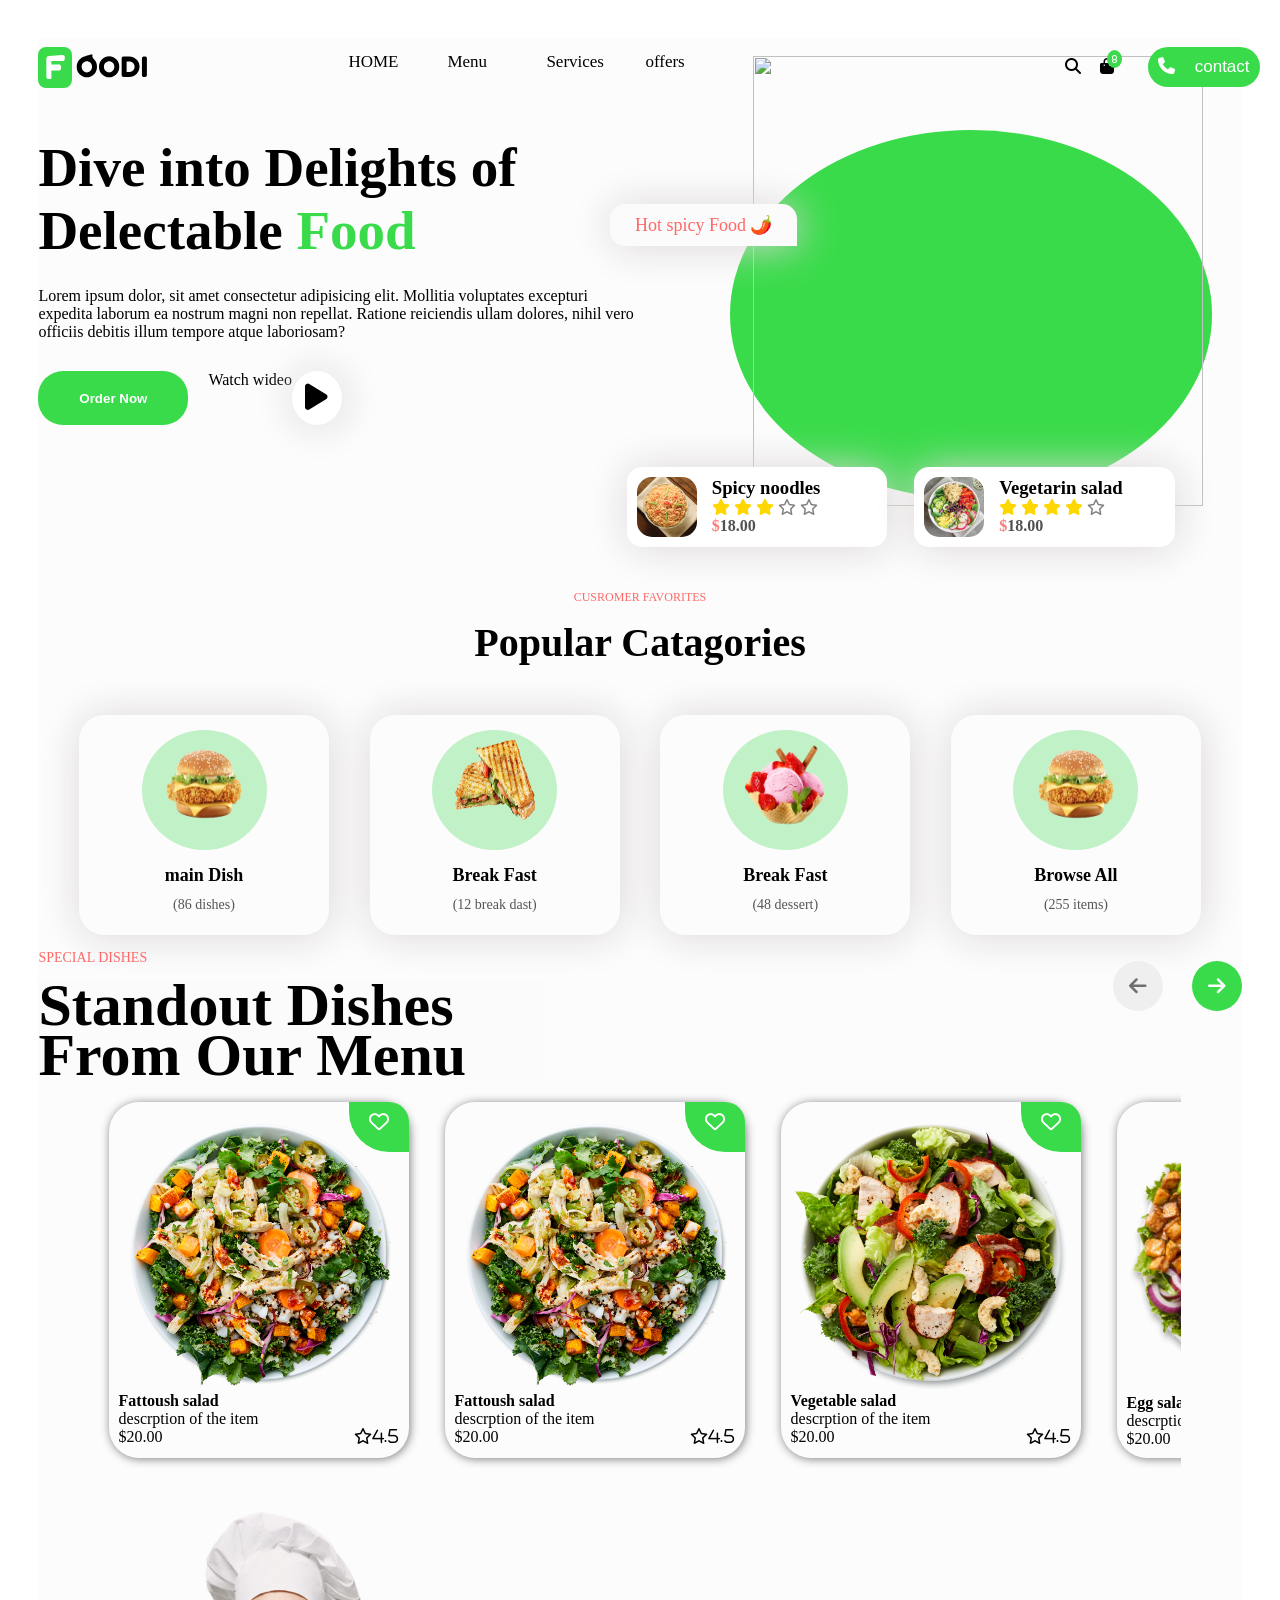
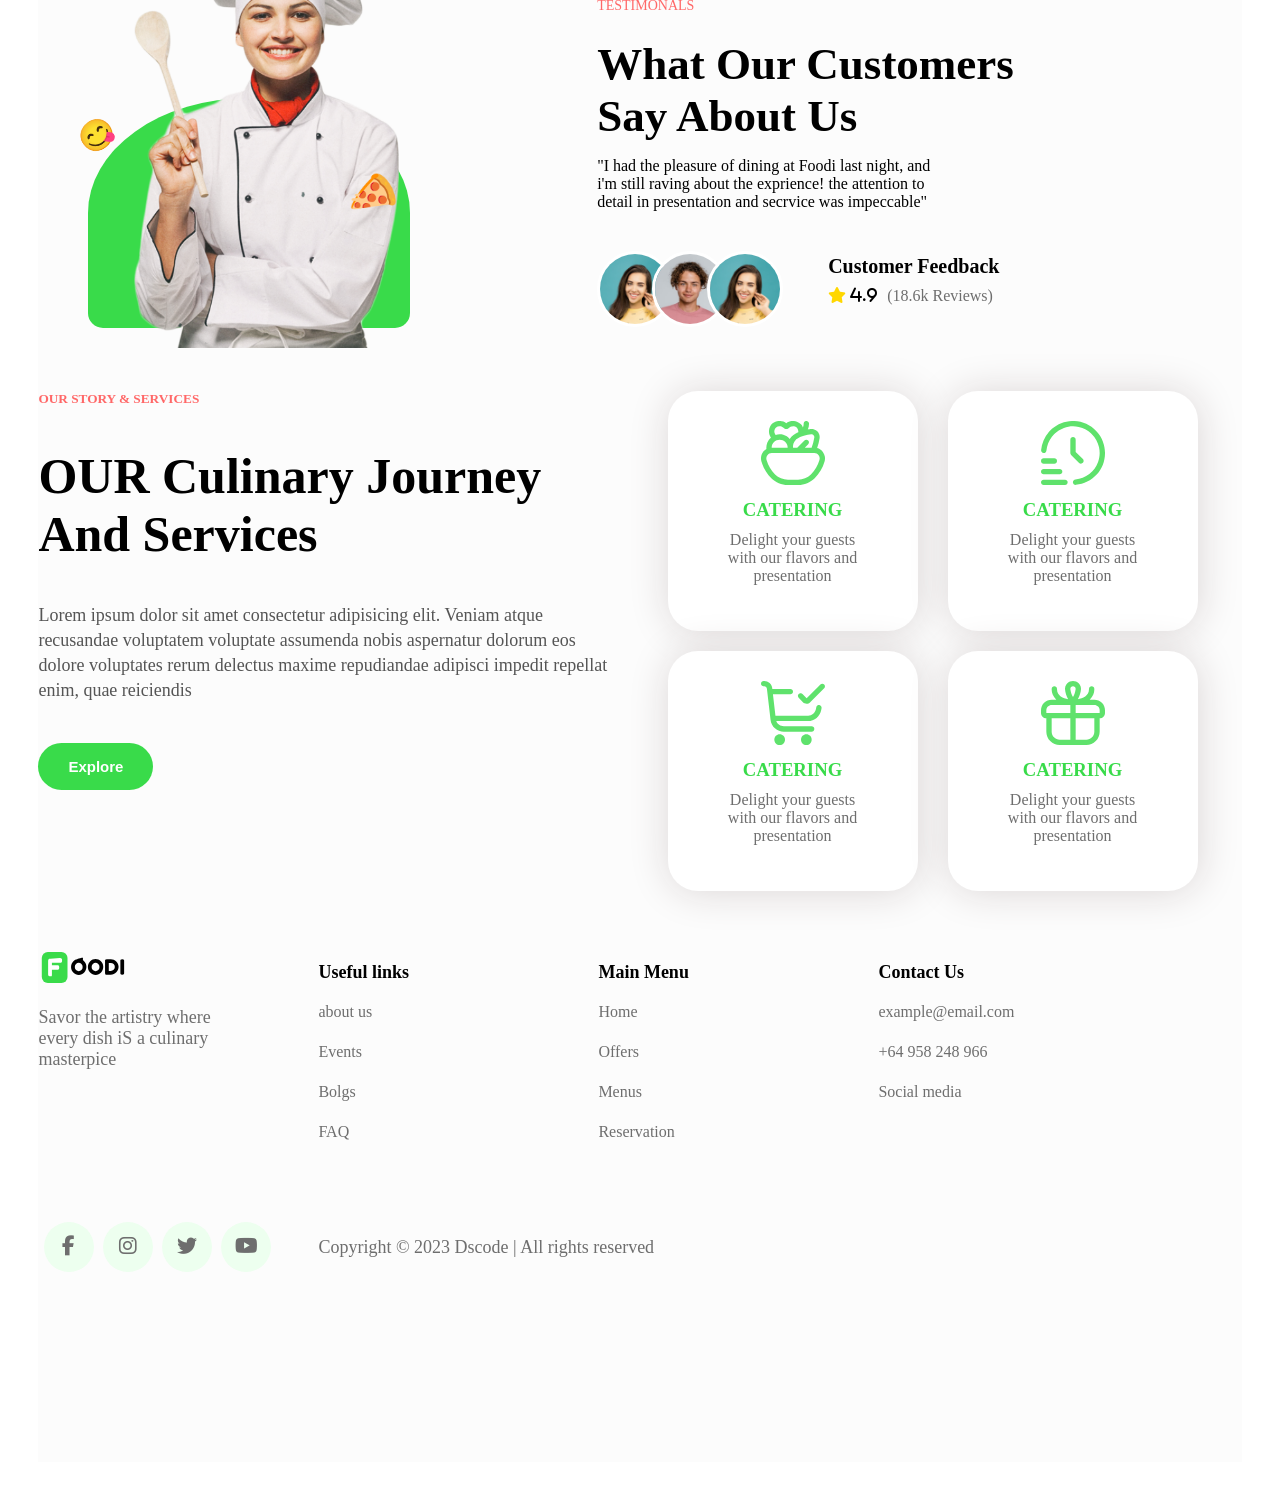
==== commit e628f018: "make the functio of slider" ====
--- a/index.html
+++ b/index.html
@@ -201,6 +201,7 @@
                     <div class="wrapper">
                         <div class="inner" id="inner">
                             <div class="card">
+                                <i class="fa-regular fa-heart"></i>
                                 <img src="./assets/images/Fattoush salad.png" alt="">
                                 <h4>Fattoush salad</h4>
                                 <p>descrption of the item</p>
@@ -208,6 +209,7 @@
                                 <i class="fa-regular fa-star">4.5</i>
                             </div>
                             <div class="card">
+                                <i class="fa-regular fa-heart"></i>
                                 <img src="./assets/images/Fattoush salad.png" alt="">
                                 <h4>Fattoush salad</h4>
                                 <p>descrption of the item</p>
@@ -215,6 +217,7 @@
                                 <i class="fa-regular fa-star">4.5</i>
                             </div>
                             <div class="card">
+                                <i class="fa-regular fa-heart"></i>
                                 <img src="./assets/images/Vegetable salad.png" alt="">
                                 <h4>Vegetable salad</h4>
                                 <p>descrption of the item</p>
@@ -222,13 +225,46 @@
                                 <i class="fa-regular fa-star">4.5</i>
                             </div>
                             <div class="card">
-                               
+                                <i class="fa-regular fa-heart"></i>
                                 <img src="./assets/images/Egg salad.png" alt="">
                                 <h4>Egg salad</h4>
                                 <p>descrption of the item</p>
                                 <span>$20.00</span>
                                 <i class="fa-regular fa-star">4.5</i>
                             </div>
+                            <div class="card">
+                                <i class="fa-regular fa-heart"></i>
+                                <img src="./assets/images/Fattoush salad.png" alt="">
+                                <h4>Fattoush salad</h4>
+                                <p>descrption of the item</p>
+                                <span>$20.00</span>
+                                <i class="fa-regular fa-star">4.5</i>
+                            </div>
+                            <div class="card">
+                                <i class="fa-regular fa-heart"></i>
+                                <img src="./assets/images/Fattoush salad.png" alt="">
+                                <h4>Fattoush salad</h4>
+                                <p>descrption of the item</p>
+                                <span>$20.00</span>
+                                <i class="fa-regular fa-star">4.5</i>
+                            </div>
+                            <div class="card">
+                                <i class="fa-regular fa-heart"></i>
+                                <img src="./assets/images/Fattoush salad.png" alt="">
+                                <h4>Fattoush salad</h4>
+                                <p>descrption of the item</p>
+                                <span>$20.00</span>
+                                <i class="fa-regular fa-star">4.5</i>
+                            </div>
+                            <div class="card">
+                                <i class="fa-regular fa-heart"></i>
+                                <img src="./assets/images/Egg salad.png" alt="">
+                                <h4>Egg salad</h4>
+                                <p>descrption of the item</p>
+                                <span>$20.00</span>
+                                <i class="fa-regular fa-star">4.5</i>
+                            </div> 
+                            <h1  id="netfaction">no more cards go back</h1>
                             </div>
                         </div>
                     </div>
--- a/assets/css/style.css
+++ b/assets/css/style.css
@@ -330,14 +330,37 @@
     grid-gap: 1em;
     transition: all 1s ease-in-out;
   }
-  .card {
+  .wrapper > .inner >.card {
     width: calc(100%/3);
     border-radius: 30px;
-    margin: 20px;
+    margin: 10px;
     box-shadow: 1px 1px 10px rgba(0, 0, 0, 0.5);
     position: relative;
+    padding: 10px;
+    justify-content: space-around;
   }
-.card::after{
+  .wrapper > .inner>.card>i{
+    float: right;
+  } 
+  .wrapper > .inner>.card>i:first-child {
+    position: absolute;
+    top: 0;
+    right: 0;
+    background-color: #39db4a;
+    color: #ffffff;
+    width: 40px;
+    height: 30px;
+    font-size: 20px;
+    padding: 10px;
+    text-align: center;
+    border-radius: 0px 20px 0px 40px;
+    z-index: 54254;
+} 
+.wrapper > .inner>.card>i:first-child:hover{
+    font-size: 30px;
+}
+
+/* .card::after{
     content: "\2764";
     padding: 5px 10px 5px 15px;
     color: black; 
@@ -355,7 +378,7 @@
 }
 .card::after:hover{
     color: white;
-}
+} */
 
 
   .card > img {
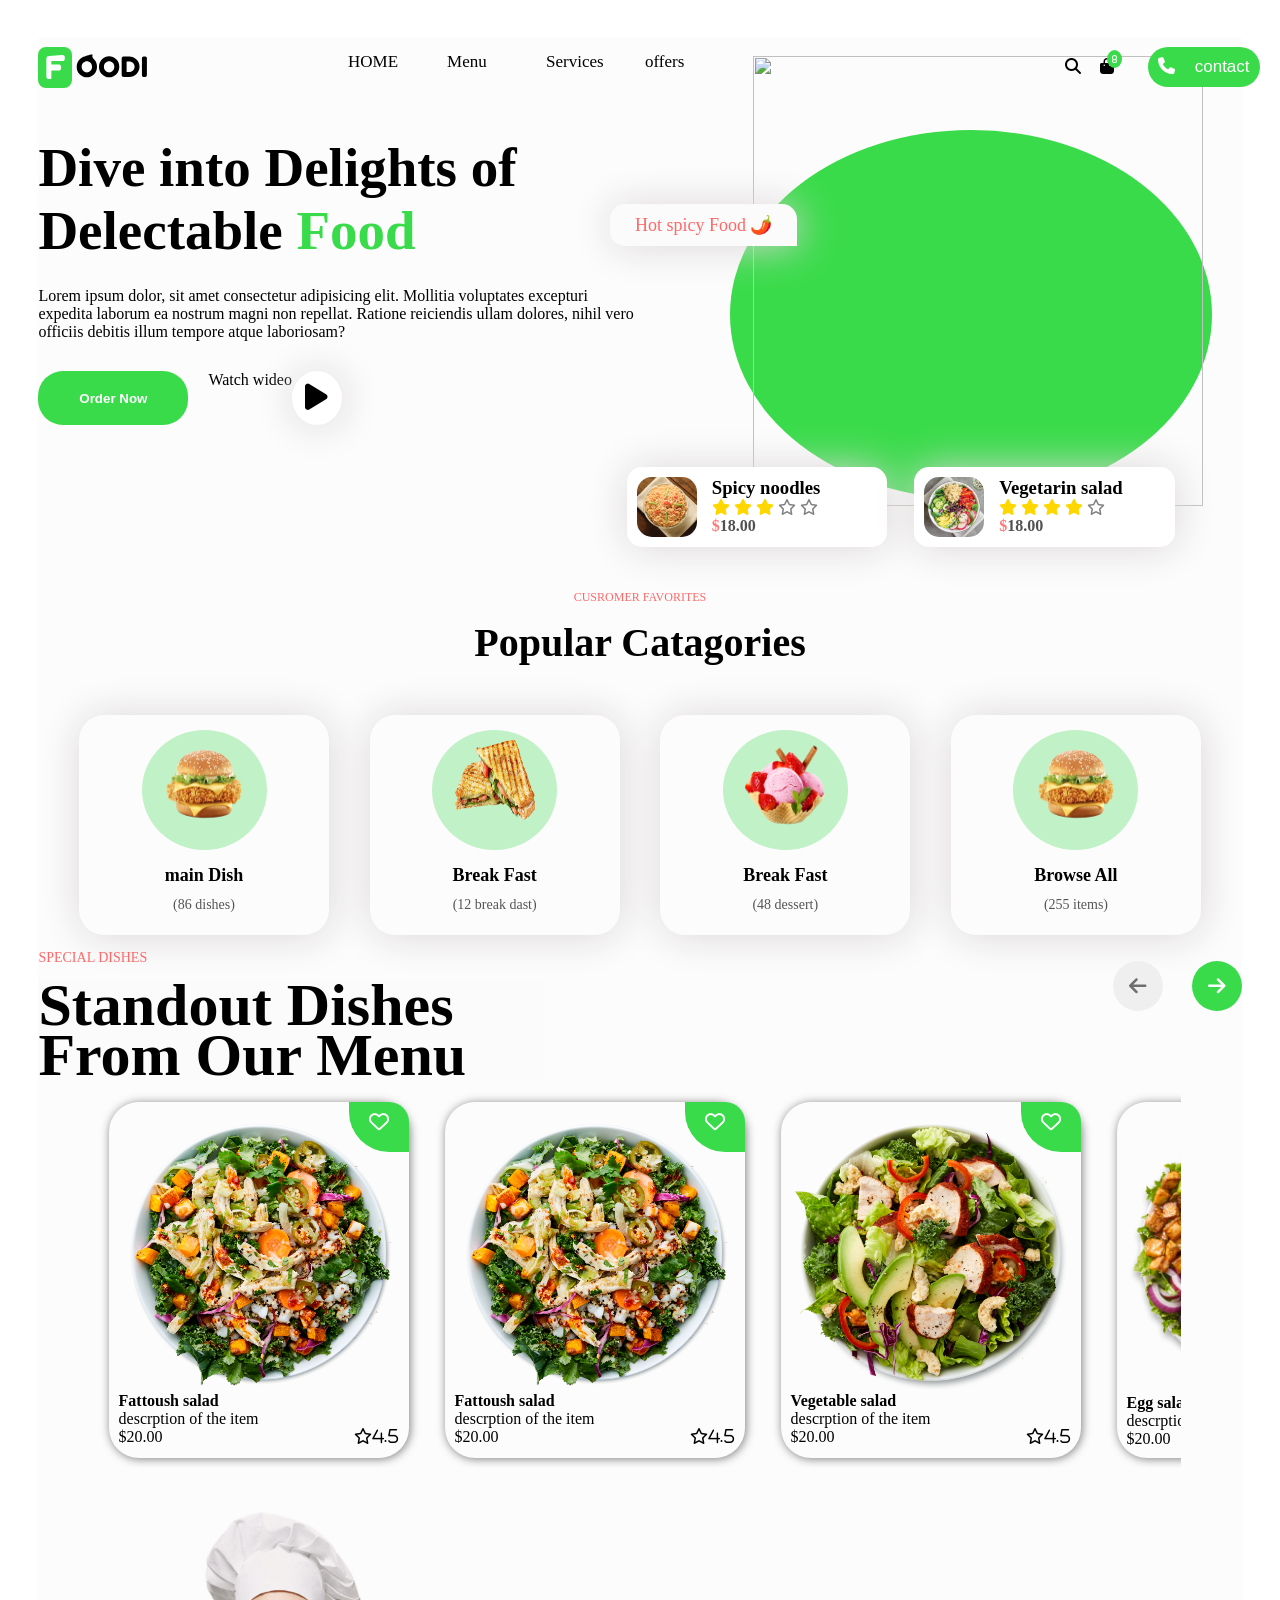
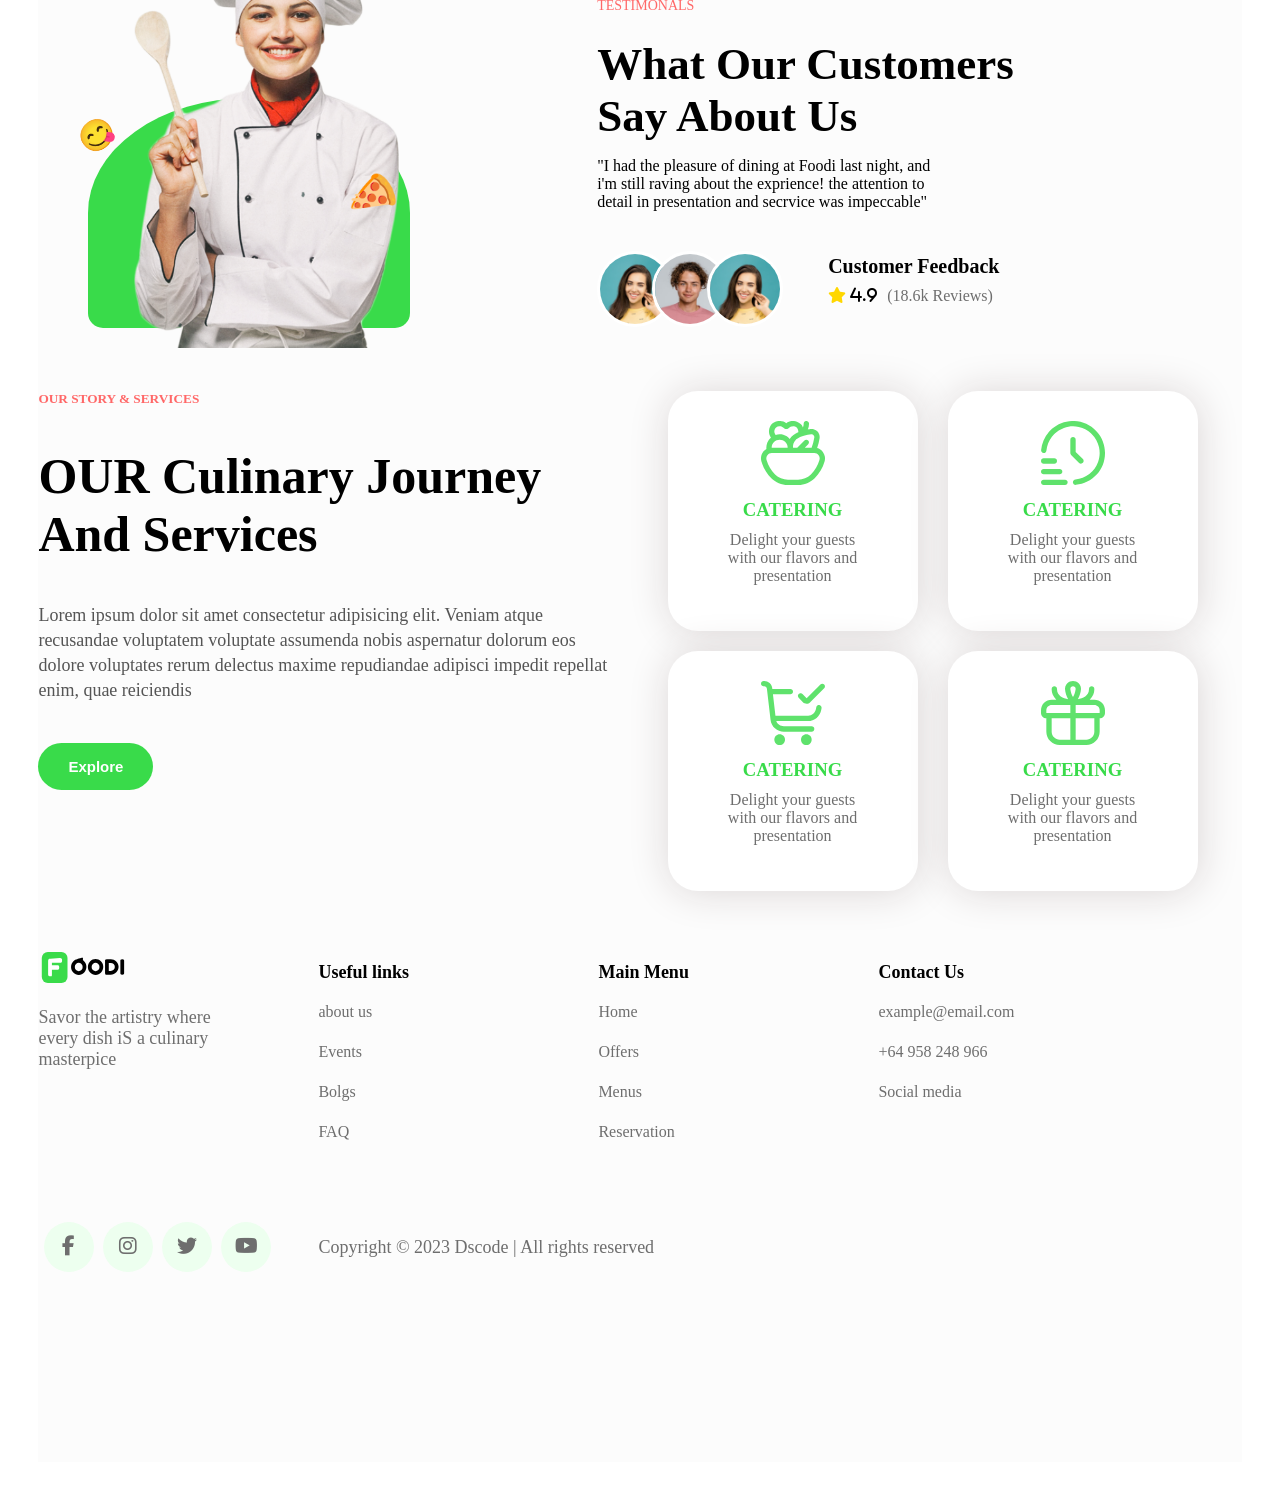
==== commit b11e39da: "add fav icon" ====
--- a/index.html
+++ b/index.html
@@ -31,6 +31,7 @@
         crossorigin="anonymous" referrerpolicy="no-referrer" />
     <!-- -->
     <link rel="stylesheet" href="./assets/css/style.css">
+    <link rel="icon" type="image/x-icon" href="./assets/images/favicon.ico" >
 </head>
 
 <body>
--- a/assets/css/style.css
+++ b/assets/css/style.css
@@ -354,11 +354,14 @@
     padding: 10px;
     text-align: center;
     border-radius: 0px 20px 0px 40px;
-    z-index: 54254;
+    z-index: 54254; 
+    transition: width 0.5s;
 } 
 .wrapper > .inner>.card>i:first-child:hover{
-    font-size: 30px;
-}
+    text-align: right;
+    width: 200px;
+} 
+
 
 /* .card::after{
     content: "\2764";
@@ -386,8 +389,11 @@
     border-top-left-radius: inherit;
     display: block;
     width: 17.5em;
+    transition: all 5s;
   }
-
+  .card > img:hover{
+    transform: rotate(360deg);
+  }
 .testmionals{
     width: 100%;
     margin-top: 80px;
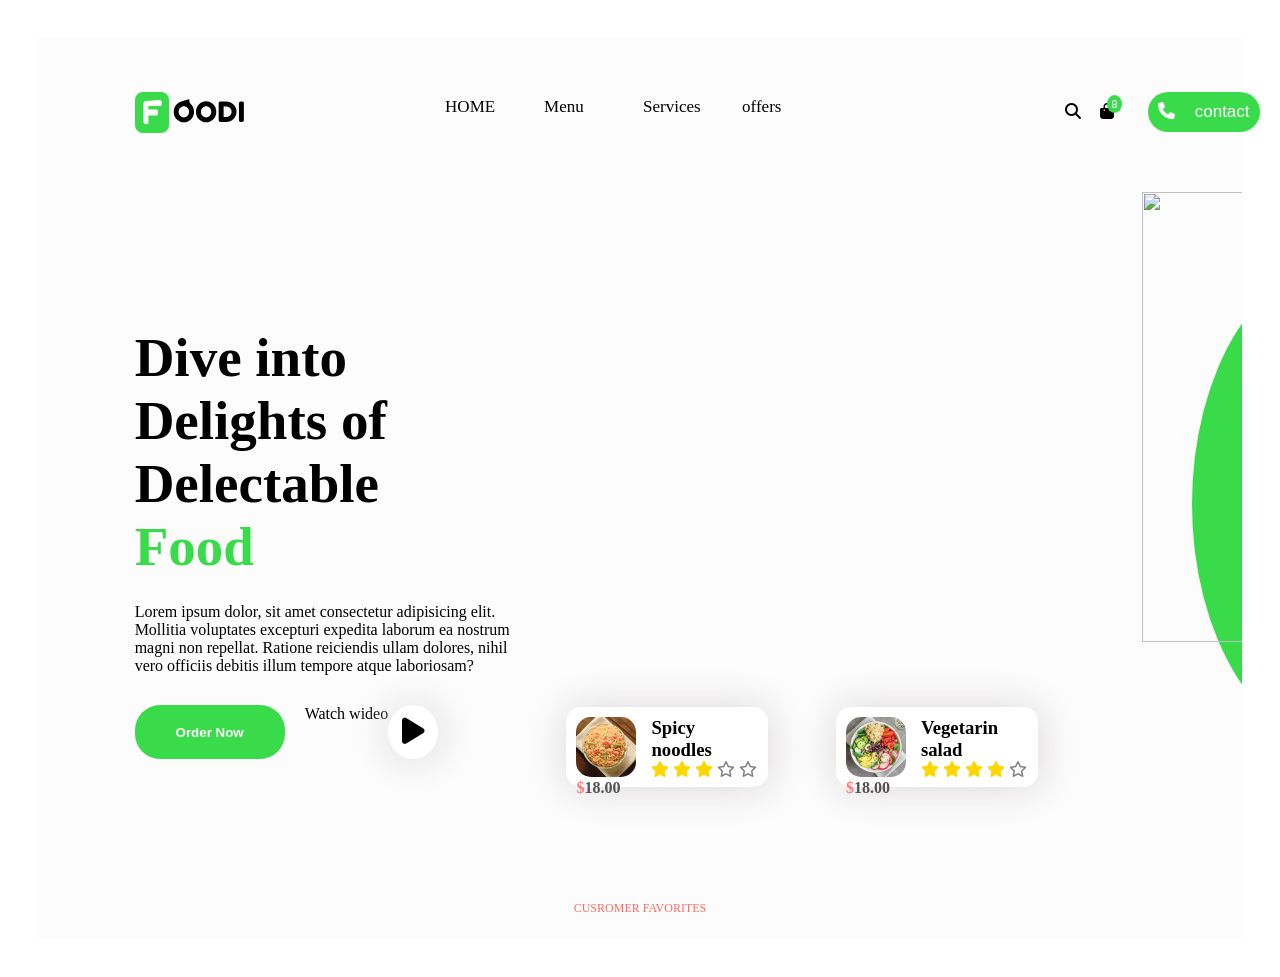
==== commit 1703a04a: "make the media  for normal and bige screens" ====
--- a/index.html
+++ b/index.html
@@ -1,5 +1,6 @@
 <!DOCTYPE html>
 <html lang="en">
+
 <head>
     <meta charset="UTF-8">
     <meta name="viewport" content="width=device-width, initial-scale=1.0">
@@ -30,8 +31,9 @@
         integrity="sha512-z3gLpd7yknf1YoNbCzqRKc4qyor8gaKU1qmn+CShxbuBusANI9QpRohGBreCFkKxLhei6S9CQXFEbbKuqLg0DA=="
         crossorigin="anonymous" referrerpolicy="no-referrer" />
     <!-- -->
-    <link rel="stylesheet" href="./assets/css/style.css">
-    <link rel="icon" type="image/x-icon" href="./assets/images/favicon.ico" >
+    <link rel="icon" type="image/x-icon" href="./assets/images/favicon.ico">
+    <link rel="stylesheet" media="screen and (min-width: 800px)" href="./assets/css/style.css">
+    <link rel="stylesheet" media="screen and (max-width: 1500px)" href="./assets/css/bigsreen.css">
 </head>
 
 <body>
@@ -84,7 +86,7 @@
                 <div class="btn-hero">
                     <button>Order Now</button>
                     <label for="">Watch wideo </label>
-                     <button><i class="fa-solid fa-play"></i></button>
+                    <button><i class="fa-solid fa-play"></i></button>
                 </div>
             </aside>
             <aside class="right">
@@ -137,7 +139,7 @@
                     </aside>
 
                 </div>
-               
+
             </aside>
         </header>
 
@@ -264,12 +266,12 @@
                                 <p>descrption of the item</p>
                                 <span>$20.00</span>
                                 <i class="fa-regular fa-star">4.5</i>
-                            </div> 
-                            <h1  id="netfaction">no more cards go back</h1>
-                            </div>
-                        </div>
-                    </div>
-               
+                            </div>
+                            <h1 id="netfaction">no more cards go back</h1>
+                        </div>
+                    </div>
+                </div>
+
             </div>
 
 
--- a/assets/css/bigsreen.css
+++ b/assets/css/bigsreen.css
@@ -0,0 +1,622 @@
+* {
+    margin: 0;
+    padding: 0;
+  }
+  .container {
+    width: 100%;
+    height: 100vh;
+    background-color: #fcfcfc;
+    padding-left: 8%;
+    padding-right: 8%;
+    box-sizing: border-box;
+    overflow-x: hidden;
+  }
+  .navbar {
+    height: 12%;
+    display: flex;
+    align-items: center;
+    position: relative;
+  }
+  .navbar svg {
+    margin-top: 40px;
+    position: fixed;
+  }
+  
+  nav {
+    flex: 1;
+    text-align: left;
+  }
+  nav ul li {
+    list-style: none;
+    display: inline-block;
+    margin-left: 60px;
+    margin-right: 35px;
+  }
+  
+  nav ul li a {
+    text-decoration: none;
+    color: #000000;
+    font-size: 17px;
+    position: fixed;
+    margin-left: 250px;
+    z-index: 1;
+  }
+  #bag {
+    color: #000000;
+  }
+  #bag::after {
+    content: "8";
+    width: 20px;
+    width: 20px;
+    padding: 5px 5px;
+    background-color: #39db4a;
+    font-size: 8px;
+    border-radius: 50%;
+    position: relative;
+    top: -10px;
+    left: -7px;
+    color: white;
+  }
+  nav ul li a:hover {
+    color: #39db4a;
+  }
+  .left-nav {
+    width: 200px;
+    position: fixed;
+    right: 15px;
+    z-index: 5;
+  }
+  .left-nav i {
+    margin-right: 15px;
+    color: #000000;
+  }
+  .left-nav button i {
+    color: white;
+  }
+  .left-nav button {
+    margin-top: 40px;
+    padding: 10px 10px;
+    border-radius: 25px;
+    text-align: left;
+    border: none;
+    font-size: 17px;
+    color: white;
+    background-color: #39db4a;
+  }
+  
+  .hero {
+    margin-top: 100px;
+    width: 100%;
+    height: 60vh;
+    display: flex;
+  }
+  .hero .left {
+    width: 40%;
+    height: 100%;
+    margin-top: 80px;
+  }
+  .hero .right {
+    flex: 1;
+    width: 60%;
+    height: 100%;
+  }
+  .hero .left h1 {
+    font-size: 55px;
+    display: block;
+    width: 90%;
+  }
+  .hero .left h1 span {
+    color: #39db4a;
+  }
+  .hero .left p {
+    margin-top: 25px;
+  }
+  .hero .left .btn-hero {
+    margin-top: 30px;
+    display: flex;
+  }
+  .hero .left .btn-hero button {
+    border: none;
+    font-weight: bold;
+  }
+  .hero .left .btn-hero button:first-child {
+    border-radius: 25px;
+    padding: 0px 20px;
+    margin-right: 20px;
+    width: 150px;
+    background-color: #39db4a;
+    color: white;
+  }
+  .hero .left .btn-hero button:last-child {
+    width: 50px;
+    font-size: 30px;
+    border-radius: 50%;
+    padding: 10px 10px;
+    color: black;
+    background-color: white;
+    box-shadow: 1px 1px 40px rgb(219, 214, 214);
+  }
+  .right .image-container {
+    width: 50%;
+    height: 90%;
+    background-color: #39db4a;
+    border-radius: 50%;
+    position: relative;
+    top: 15px;
+    right: -350px;
+  }
+  .image-container img {
+    position: absolute;
+    top: -69px;
+    left: -50px;
+  }
+  .cards {
+    position: relative;
+    width: 100%;
+    height: 70px;
+    right: -140px;
+    display: flex;
+    justify-content: space-evenly;
+  }
+  
+  .image-left {
+    padding: 10px 10px;
+    width: 30%;
+    background-color: #ffffff;
+    position: relative;
+    z-index: 5;
+    border-radius: 15px;
+    top: -25px;
+    height: 60px;
+    box-shadow: 1px 1px 40px rgb(219, 214, 214);
+  }
+  .image-right {
+    padding: 10px 10px;
+    width: 30%;
+    background-color: #ffffff;
+    position: relative;
+    z-index: 5;
+    height: 60px;
+    border-radius: 15px;
+    top: -25px;
+    box-shadow: 1px 1px 40px rgb(219, 214, 214);
+  }
+  .image-left .cards nav {
+    display: flex;
+  }
+  .spicy {
+    background-color: #fbfbfb;
+    display: inline-block;
+    font-size: 18px;
+    padding: 10px 25px;
+    border-radius: 15px 15px 0px 15px;
+    position: relative;
+    top: -350px;
+    right: -190px;
+    box-shadow: 1px 1px 40px rgb(219, 214, 214);
+  }
+  .cards .image-left .inner-head i:nth-child(1),
+  i:nth-child(2),
+  i:nth-child(3) {
+    color: gold;
+  }
+  .cards .image-left .inner-head i:nth-child(4),
+  i:nth-child(5) {
+    color: gray;
+  }
+  
+  .cards .image-right .inner-head i:nth-child(1),
+  i:nth-child(2),
+  i:nth-child(3),
+  i:nth-child(4) {
+    color: gold;
+  }
+  
+  i:nth-child(5) {
+    color: gray;
+  }
+  
+  .inner-container {
+    width: 100%;
+    height: 100vh;
+    margin-top: 100px;
+  }
+  .catagories {
+    width: 100%;
+    height: 60vh;
+  }
+  .catagories {
+    text-align: center;
+    line-height: 45px;
+  }
+  .catagories p {
+    color: #ff6868;
+    font-size: 12px;
+  }
+  .catagories h2 {
+    font-size: 40px;
+  }
+  .fav {
+    margin-top: 50px;
+    display: grid;
+    grid-template-columns: 250px 250px 250px 250px;
+    grid-template-rows: 220px;
+    justify-content: space-evenly;
+  }
+  .first-fav {
+    background-color: #fcfcfc;
+    border-radius: 25px;
+    box-shadow: 1px 1px 40px rgb(219, 214, 214);
+  }
+  .first-fav:hover,
+  .serv-card:hover,
+  .card:hover {
+    box-shadow: -1px -1px 10px #39db4a;
+  }
+  .first-fav span {
+    margin-top: 15px;
+    padding-top: 10px;
+    width: 50%;
+    height: 110px;
+    border-radius: 50%;
+    background-color: #c1f1c6;
+  }
+  .first-fav article {
+    margin-top: 10px;
+    line-height: 30px;
+  }
+  .first-fav article h5 {
+    font-size: 18px;
+  }
+  .first-fav article p {
+    font-size: 14px;
+    color: #555555;
+  }
+  
+  .special {
+    margin-top: 50px;
+    width: 100%;
+    height: 100vh;
+  }
+  .special header {
+    width: 100%;
+    height: 30vh;
+    display: flex;
+    margin-bottom: 40px;
+  }
+  
+  .special header .left-text {
+    width: 60%;
+    height: 100%;
+    line-height: 45px;
+  }
+  .special header .left-text p {
+    font-size: 14px;
+    color: #ff6868;
+  }
+  .special header .left-text h1 {
+    display: inline-block;
+    background-color: #fbfbfb;
+    font-size: 60px;
+    line-height: 50px;
+    width: 70%;
+  }
+  .special header .right-text {
+    flex-grow: 1;
+    height: 100%;
+    position: relative;
+  }
+  .center {
+    align-items: center;
+    display: flex;
+    flex-direction: column;
+    height: 110%;
+    justify-content: center;
+  }
+  .wrapper {
+    display: flex;
+    grid-gap: 1em;
+    overflow: hidden;
+    width: 90%;
+  }
+  .wrapper > .inner {
+    display: flex;
+    grid-gap: 1em;
+    transition: all 1s ease-in-out;
+  }
+  .wrapper > .inner >.card {
+    width: calc(100%/3);
+    border-radius: 30px;
+    margin: 10px;
+    box-shadow: 1px 1px 10px rgba(0, 0, 0, 0.5);
+    position: relative;
+    padding: 10px;
+    justify-content: space-around;
+  }
+  .wrapper > .inner>.card>i{
+    float: right;
+  } 
+  .wrapper > .inner>.card>i:first-child {
+    position: absolute;
+    top: 0;
+    right: 0;
+    background-color: #39db4a;
+    color: #ffffff;
+    width: 40px;
+    height: 30px;
+    font-size: 20px;
+    padding: 10px;
+    text-align: center;
+    border-radius: 0px 20px 0px 40px;
+    z-index: 54254; 
+    transition: width 0.5s;
+} 
+.wrapper > .inner>.card>i:first-child:hover{
+    text-align: right;
+    width: 200px;
+} 
+  .card > img {
+    border-top-right-radius: inherit;
+    border-top-left-radius: inherit;
+    display: block;
+    width: 17.5em;
+    transition: all 5s;
+  }
+  .card > img:hover{
+    transform: rotate(360deg);
+  }
+  .btn-container {
+    position: absolute;
+    right: 0;
+    bottom: 60px;
+  }
+  .btn-container button {
+    font-size: 20px;
+    width: 50px;
+    height: 50px;
+    border-radius: 50%;
+    background-color: #39db4a;
+    color: white;
+    border: none;
+    cursor: pointer;
+  }
+  .btn-container button:first-child {
+    background-color: #efefef;
+    color: #6e6e6e;
+    margin-right: 25px;
+  }
+  .testmionals {
+    width: 100%;
+    margin-top: 80px;
+    height: 70vh;
+    display: flex;
+    position: relative;
+  }
+  .testmionals .test-left {
+    width: 120%;
+    height: 100%;
+  }
+  .test-right {
+    flex-grow: 50%;
+    margin-left: 100px;
+  }
+  .testmionals .test-left .back-image {
+    position: relative;
+    width: 54%;
+    height: 50%;
+    background-color: #39db4a;
+    border-radius: 50% 50% 15px 15px;
+    margin: 30% auto;
+  }
+  
+  .testmionals .test-left .back-image img {
+    position: absolute;
+    top: -202px;
+  }
+  
+  .test-left button {
+    position: absolute;
+    font-size: 30px;
+    left: 120px;
+    top: 250px;
+    z-index: 1;
+    background-color: transparent;
+    border: none;
+    transform: rotate(-40deg);
+  }
+  
+  .back-image button {
+    position: absolute;
+    font-size: 40px;
+    border: none;
+    background-color: transparent;
+  }
+  
+  .back-image button:nth-child(2) {
+    right: -200px;
+    top: 70px;
+    transform: rotate(90deg);
+  }
+  .test-right {
+    box-sizing: border-box;
+  }
+  
+  .test-right .test-top p:first-child {
+    margin-top: 25px;
+    font-size: 14px;
+    color: #ff6868;
+    line-height: 65px;
+  }
+  .test-right .test-top h2 {
+    display: inline-block;
+    width: 70%;
+    font-size: 45px;
+  }
+  .test-right .test-top p:last-child {
+    margin-top: 15px;
+    display: inline-block;
+    width: 53%;
+  }
+  .test-bottom {
+    margin-top: 40px;
+  }
+  .customer-card {
+    display: flex;
+  }
+  .cus-image {
+    margin-right: 45px;
+  }
+  .cus-dec {
+    line-height: 30px;
+  }
+  .cus-dec h4 {
+    font-size: 20px;
+  }
+  .customer-card .cus-image img {
+    border-radius: 50%;
+    border: 3px solid white;
+  }
+  .customer-card .cus-image img:nth-child(2),
+  .customer-card .cus-image img:nth-child(3) {
+    margin-left: -25px;
+  }
+  .cus-dec div {
+    color: #6e6e6e;
+  }
+  .cus-dec div i {
+    color: gold;
+    margin-right: 10px;
+  }
+  .cus-dec div i span {
+    color: black;
+  }
+  
+  .stor-serv {
+    width: 100%;
+    height: 82vh;
+    display: flex;
+  }
+  .stor-serv-left {
+    width: 50%;
+    height: 100%;
+  }
+  .stor-serv-right {
+    width: 50%;
+    height: 100%;
+    margin-left: 55px;
+  }
+  .stor-serv-left h5 {
+    color: #ff6868;
+    margin-bottom: 40px;
+  }
+  .stor-serv-left h1 {
+    font-size: 50px;
+    display: inline-block;
+    width: 90%;
+  }
+  .stor-serv-left p {
+    margin-top: 40px;
+    font-size: 18px;
+    line-height: 25px;
+    color: #555555;
+  }
+  .stor-serv-left button {
+    margin-top: 40px;
+    padding: 15px 30px;
+    border-radius: 25px;
+    border: none;
+    font-size: 15px;
+    color: white;
+    background-color: #39db4a;
+    font-weight: bold;
+  }
+  .stor-serv-right {
+    display: grid;
+    grid-template-rows: 240px 240px;
+    grid-template-columns: 250px 250px;
+    grid-gap: 20px 30px;
+  }
+  .serv-card {
+    background-color: #ffffff;
+    border-radius: 30px;
+    text-align: center;
+    padding-top: 30px;
+    box-sizing: border-box;
+    box-shadow: 1px 1px 40px rgb(219, 214, 214);
+  }
+  .serv-card h3 {
+    margin-top: 10px;
+    color: #39db4a;
+  }
+  .serv-card p {
+    color: #6e6e6e;
+    display: inline-block;
+    width: 60%;
+    margin-top: 10px;
+  }
+  
+  footer {
+    display: grid;
+    grid-template-rows: 240px 240px;
+    grid-template-columns: 260px 260px 260px 260px;
+    width: 100%;
+    height: 50vh;
+    grid-gap: 20px 70px;
+  }
+  
+  .fot P {
+    margin-top: 20px;
+    color: #6e6e6e;
+    display: inline-block;
+    width: 70%;
+    font-size: 18px;
+  }
+  .fot ul {
+    list-style: none;
+    line-height: 40px;
+    color: #6e6e6e;
+  }
+  .fot ul li:first-child {
+    font-weight: bold;
+    font-size: 18px;
+    color: #000000;
+   
+  }
+  .fot ul li {
+    font-size: 16px;
+    cursor: pointer;
+  }
+  .fot ul li:hover{
+    color: #39db4a;
+  }
+  .soi-btn {
+    grid-column: 1;
+    height: 50px;
+  }
+  .soi-btn button {
+    border-radius: 50%;
+    border: none;
+    font-size: 20px;
+    padding: 5px 5px;
+    width: 50px;
+    height: 50px;
+    background-color: #edffef;
+    color: #6e6e6e;
+    cursor: pointer;
+  }
+  .soi-btn button:hover {
+    background-color: #39db4a;
+    color: white;
+  }
+
+  .top-chef{
+    background-color: #fbfbfb;
+    display: inline-block;
+    font-weight: bold;
+    padding: 5px 10px;
+    border-radius: 0px 15px 15px 15px;
+    position: relative;
+    top: 200px;
+    right: -190px;
+    box-shadow: 1px 1px 40px rgb(219, 214, 214);
+  }
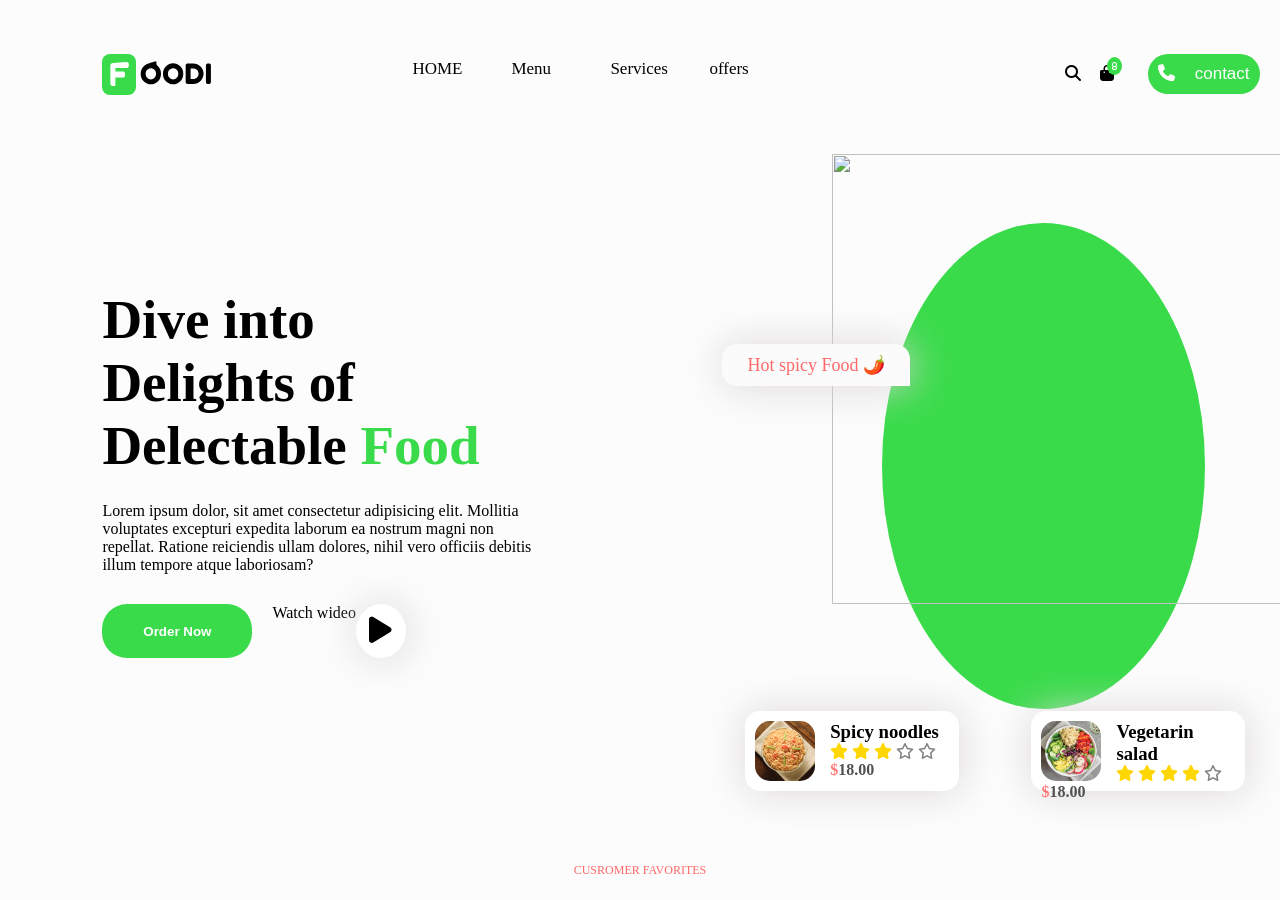
==== commit e18c77ab: "re make of the media" ====
--- a/index.html
+++ b/index.html
@@ -32,8 +32,8 @@
         crossorigin="anonymous" referrerpolicy="no-referrer" />
     <!-- -->
     <link rel="icon" type="image/x-icon" href="./assets/images/favicon.ico">
+    <link rel="stylesheet" media="screen and (max-width: 1500px)" href="./assets/css/bigsreen.css">
     <link rel="stylesheet" media="screen and (min-width: 800px)" href="./assets/css/style.css">
-    <link rel="stylesheet" media="screen and (max-width: 1500px)" href="./assets/css/bigsreen.css">
 </head>
 
 <body>
--- a/assets/css/bigsreen.css
+++ b/assets/css/bigsreen.css
@@ -49,7 +49,7 @@
     width: 20px;
     width: 20px;
     padding: 5px 5px;
-    background-color: #39db4a;
+    background-color: #0c0c0c;
     font-size: 8px;
     border-radius: 50%;
     position: relative;
--- a/assets/css/style.css
+++ b/assets/css/style.css
@@ -1,50 +1,51 @@
-*{
+* {
     margin: 0;
     padding: 0;
-}
-body{
-    padding: 3% ;
-    overflow-x:hidden ;
-}
-.container{
-    width: 100%;
+  }
+  .container {
+    width: 100%;
+    height: 100vh;
     background-color: #fcfcfc;
+    padding-left: 8%;
+    padding-right: 8%;
     box-sizing: border-box;
-}
-.navbar{
+    overflow-x: hidden;
+  }
+  .navbar {
     height: 12%;
     display: flex;
     align-items: center;
     position: relative;
-}
-.navbar svg{
+  }
+  .navbar svg {
     margin-top: 40px;
     position: fixed;
-}
-nav{
+  }
+  
+  nav {
     flex: 1;
-    text-align: left; 
-}
-nav ul li{
+    text-align: left;
+  }
+  nav ul li {
     list-style: none;
     display: inline-block;
     margin-left: 60px;
     margin-right: 35px;
-}
-
-nav ul li a{
+  }
+  
+  nav ul li a {
     text-decoration: none;
     color: #000000;
     font-size: 17px;
     position: fixed;
     margin-left: 250px;
-    z-index: 535;
-}
-#bag{
-    color:#000000 ;
-}
-#bag::after{
-    content: '8';
+    z-index: 1;
+  }
+  #bag {
+    color: #000000;
+  }
+  #bag::after {
+    content: "8";
     width: 20px;
     width: 20px;
     padding: 5px 5px;
@@ -52,78 +53,81 @@
     font-size: 8px;
     border-radius: 50%;
     position: relative;
-    top:-10px;
+    top: -10px;
     left: -7px;
     color: white;
-}
-nav ul li a:hover{
-color: #39db4a;
-}
-.left-nav{
+  }
+  nav ul li a:hover {
+    color: #39db4a;
+  }
+  .left-nav {
     width: 200px;
     position: fixed;
     right: 15px;
-   z-index: 5;
-}
-.left-nav i{
+    z-index: 5;
+  }
+  .left-nav i {
     margin-right: 15px;
     color: #000000;
-}
-.left-nav button i{
+  }
+  .left-nav button i {
     color: white;
-}
-.left-nav button{
+  }
+  .left-nav button {
     margin-top: 40px;
-    padding: 10px 10px ;
+    padding: 10px 10px;
     border-radius: 25px;
     text-align: left;
     border: none;
     font-size: 17px;
     color: white;
     background-color: #39db4a;
-}
-
-.hero{
-    width: 100%;
-    display: flex; 
-}
-.hero .left{
-   width: 50%;
+  }
+  
+  .hero {
+    margin-top: 100px;
+    width: 100%;
+    height: 60vh;
+    display: flex;
+  }
+  .hero .left {
+    width: 40%;
     height: 100%;
     margin-top: 80px;
-}
-.hero .right{
+  }
+  .hero .right {
     flex: 1;
-  
-}
-.hero .left h1{
+    width: 60%;
+    height: 100%;
+  }
+  .hero .left h1 {
     font-size: 55px;
     display: block;
     width: 90%;
-}
-.hero .left h1 span{
+  }
+  .hero .left h1 span {
     color: #39db4a;
-}
-.hero .left p{
+  }
+  .hero .left p {
     margin-top: 25px;
-}
-.hero .left .btn-hero{
+  }
+  .hero .left .btn-hero {
     margin-top: 30px;
     display: flex;
-}
-.hero .left .btn-hero button{
+  }
+  .hero .left .btn-hero button {
     border: none;
     font-weight: bold;
-}
-.hero .left .btn-hero button:first-child{
+  }
+  .hero .left .btn-hero button:first-child {
     border-radius: 25px;
     padding: 0px 20px;
     margin-right: 20px;
     width: 150px;
     background-color: #39db4a;
     color: white;
-}
-.hero .left .btn-hero button:last-child{
+  }
+  .hero .left .btn-hero button:last-child {
     width: 50px;
     font-size: 30px;
     border-radius: 50%;
@@ -131,199 +135,189 @@
     color: black;
     background-color: white;
     box-shadow: 1px 1px 40px rgb(219, 214, 214);
-
-}
-.right .image-container{
-    width: 80%;
-    height: 100%;
+  }
+  .right .image-container {
+    width: 50%;
+    height: 90%;
     background-color: #39db4a;
     border-radius: 50%;
     position: relative;
-    top: 20%;
-    right: 30px;
-    float: right;
-}
-.image-container img{
-position: absolute;
-right: 9px;
-top:-20%;
-}
-.right .cards{
+    top: 15px;
+    right: -350px;
+  }
+  .image-container img {
+    position: absolute;
+    top: -69px;
+    left: -50px;
+  }
+  .cards {
     position: relative;
     width: 100%;
     height: 70px;
-    right: 40px;
-    display: flex;
-    justify-content: space-evenly;  
-}
-
-.image-left{
+    right: -140px;
+    display: flex;
+    justify-content: space-evenly;
+  }
+  
+  .image-left {
     padding: 10px 10px;
-    width: 40%;
+    width: 30%;
     background-color: #ffffff;
     position: relative;
     z-index: 5;
     border-radius: 15px;
-    top: 0px;
+    top: -25px;
     height: 60px;
     box-shadow: 1px 1px 40px rgb(219, 214, 214);
-}
-.image-right{
+  }
+  .image-right {
     padding: 10px 10px;
-    width: 40%;
+    width: 30%;
     background-color: #ffffff;
     position: relative;
     z-index: 5;
     height: 60px;
     border-radius: 15px;
-    top: 0px;
+    top: -25px;
     box-shadow: 1px 1px 40px rgb(219, 214, 214);
-}
-.image-left .cards nav{
-display: flex;
-}
-.spicy{
-    background-color: #fbfbfb; 
-    display: inline-block; 
-    font-size: 18px; 
-    padding: 10px 25px; 
+  }
+  .image-left .cards nav {
+    display: flex;
+  }
+  .spicy {
+    background-color: #fbfbfb;
+    display: inline-block;
+    font-size: 18px;
+    padding: 10px 25px;
     border-radius: 15px 15px 0px 15px;
     position: relative;
-    top:-60%;
-    right: 5%;
+    top: -350px;
+    right: -190px;
     box-shadow: 1px 1px 40px rgb(219, 214, 214);
-}
-.cards .image-left .inner-head i:nth-child(1),i:nth-child(2),i:nth-child(3){
-color: gold;
-}
-.cards .image-left .inner-head i:nth-child(4),
-i:nth-child(5){
-color: gray;
-}
-
-.cards .image-right .inner-head i:nth-child(1),i:nth-child(2),i:nth-child(3),i:nth-child(4){
-color: gold;
-}
-
-i:nth-child(5){
-color: gray;
-}
-
-.inner-container{
-    width: 100%;
-    margin-top: 150px;
-}
-.catagories{
-    width: 100%;
-}
-.catagories{
+  }
+  .cards .image-left .inner-head i:nth-child(1),
+  i:nth-child(2),
+  i:nth-child(3) {
+    color: gold;
+  }
+  .cards .image-left .inner-head i:nth-child(4),
+  i:nth-child(5) {
+    color: gray;
+  }
+  
+  .cards .image-right .inner-head i:nth-child(1),
+  i:nth-child(2),
+  i:nth-child(3),
+  i:nth-child(4) {
+    color: gold;
+  }
+  
+  i:nth-child(5) {
+    color: gray;
+  }
+  
+  .inner-container {
+    width: 100%;
+    height: 100vh;
+    margin-top: 100px;
+  }
+  .catagories {
+    width: 100%;
+    height: 60vh;
+  }
+  .catagories {
     text-align: center;
     line-height: 45px;
-}
-.catagories p{
+  }
+  .catagories p {
     color: #ff6868;
     font-size: 12px;
-}
-.catagories h2{
+  }
+  .catagories h2 {
     font-size: 40px;
-}
-.fav{
+  }
+  .fav {
     margin-top: 50px;
     display: grid;
     grid-template-columns: 250px 250px 250px 250px;
     grid-template-rows: 220px;
     justify-content: space-evenly;
-}
-.first-fav{
+  }
+  .first-fav {
     background-color: #fcfcfc;
     border-radius: 25px;
     box-shadow: 1px 1px 40px rgb(219, 214, 214);
-
-}
-.first-fav:hover,.serv-card:hover{
+  }
+  .first-fav:hover,
+  .serv-card:hover,
+  .card:hover {
     box-shadow: -1px -1px 10px #39db4a;
-}
-.first-fav span{
+  }
+  .first-fav span {
     margin-top: 15px;
     padding-top: 10px;
     width: 50%;
     height: 110px;
     border-radius: 50%;
     background-color: #c1f1c6;
-}
-.first-fav article{
+  }
+  .first-fav article {
     margin-top: 10px;
     line-height: 30px;
-}
-.first-fav article h5{
+  }
+  .first-fav article h5 {
     font-size: 18px;
-}
-.first-fav article p{
+  }
+  .first-fav article p {
     font-size: 14px;
     color: #555555;
-}
-
-.special{
-    width: 100%;
-}
-.special header{
-    width: 100%;
-    display: flex;
-}
-
-.special header .left-text{
+  }
+  
+  .special {
+    margin-top: 50px;
+    width: 100%;
+    height: 100vh;
+  }
+  .special header {
+    width: 100%;
+    height: 30vh;
+    display: flex;
+    margin-bottom: 40px;
+  }
+  
+  .special header .left-text {
     width: 60%;
     height: 100%;
     line-height: 45px;
-}
-.special header .left-text p{
+  }
+  .special header .left-text p {
     font-size: 14px;
     color: #ff6868;
-}
-.special header .left-text h1{
+  }
+  .special header .left-text h1 {
     display: inline-block;
     background-color: #fbfbfb;
     font-size: 60px;
     line-height: 50px;
     width: 70%;
-}
-.special header .right-text{
-   flex-grow: 1;
+  }
+  .special header .right-text {
+    flex-grow: 1;
     height: 100%;
     position: relative;
-}
-.btn-container{
-    position: absolute;
-    right: 0;
-}
-.btn-container button{
-    font-size: 20px;
-    width: 50px;
-    height: 50px;
-    border-radius: 50%;
-    background-color: #39db4a;
-    color: white;
-    border: none;
-    cursor: pointer;
-    margin-top: 20%;
-}
-.btn-container button:first-child{
-    background-color: #efefef;
-    color: #6e6e6e;
-    margin-right: 25px;
-}
-.center {
+  }
+  .center {
     align-items: center;
     display: flex;
     flex-direction: column;
-    height: 110%;
+    /* height: 90%; */
     justify-content: center;
   }
   .wrapper {
     display: flex;
     grid-gap: 1em;
     overflow: hidden;
-    width: 90%;
+    width: 80%;
   }
   .wrapper > .inner {
     display: flex;
@@ -331,7 +325,7 @@
     transition: all 1s ease-in-out;
   }
   .wrapper > .inner >.card {
-    width: calc(100%/3);
+    width:calc(100%/3);
     border-radius: 30px;
     margin: 10px;
     box-shadow: 1px 1px 10px rgba(0, 0, 0, 0.5);
@@ -361,29 +355,6 @@
     text-align: right;
     width: 200px;
 } 
-
-
-/* .card::after{
-    content: "\2764";
-    padding: 5px 10px 5px 15px;
-    color: black; 
-    width: 60px;
-    height: 50px;
-    font-size: 30px;
-    border-radius: 0px 25px;
-    background-color: #39db4a;
-    position: absolute;
-    justify-content: center;
-    z-index: 5;
-    top: 0;
-    right: 0;
-    box-sizing: border-box;
-}
-.card::after:hover{
-    color: white;
-} */
-
-
   .card > img {
     border-top-right-radius: inherit;
     border-top-left-radius: inherit;
@@ -394,237 +365,265 @@
   .card > img:hover{
     transform: rotate(360deg);
   }
-.testmionals{
+  .btn-container {
+    position: absolute;
+    right: 0;
+    bottom: 60px;
+  }
+  .btn-container button {
+    font-size: 20px;
+    width: 50px;
+    height: 50px;
+    border-radius: 50%;
+    background-color: #39db4a;
+    color: white;
+    border: none;
+    cursor: pointer;
+  }
+  .btn-container button:first-child {
+    background-color: #efefef;
+    color: #6e6e6e;
+    margin-right: 25px;
+  }
+  .testmionals {
     width: 100%;
     margin-top: 80px;
-    /* height: 70vh; */
-    display: flex;
-    position: relative;
-}
-.testmionals .test-left{
-width: 100%;
-/* height: 100%; */
-}
-.test-right{
+    height: 70vh;
+    display: flex;
+    position: relative;
+  }
+  .testmionals .test-left {
+    width: 120%;
+    height: 100%;
+  }
+  .test-right {
     flex-grow: 50%;
     margin-left: 100px;
-}
-.testmionals .test-left .back-image{
-position: relative;
-width: 70%;
-margin-left: 20px;
-height: 60%;
-bottom: 0;
-top: 150px;
-left: 30px;
-background-color: #39db4a;
-border-radius: 50% 50% 15px 15px;
-}
-.testmionals .test-left .back-image img{
+  }
+  .testmionals .test-left .back-image {
+    position: relative;
+    width: 54%;
+    height: 50%;
+    background-color: #39db4a;
+    border-radius: 50% 50% 15px 15px;
+    margin: 30% auto;
+  }
+  .testmionals .test-left .back-image img {
     position: absolute;
-    top: -87%;
-    right: 0px;
-}
-
-.test-left>button{
+    top: -202px;
+  }
+  
+  .test-left button {
     position: absolute;
     font-size: 30px;
-    left: 40px;
-    top: 170px;
+    left: 120px;
+    top: 250px;
     z-index: 1;
     background-color: transparent;
     border: none;
     transform: rotate(-40deg);
-}
-
-.back-image>button{
+  }
+  
+  .back-image button {
     position: absolute;
     font-size: 40px;
-    left: 250px;
     border: none;
     background-color: transparent;
-}
-
-.back-image button:nth-child(2){
-    right:0;
+  }
+  
+  .back-image button:nth-child(2) {
+    right: -200px;
     top: 70px;
     transform: rotate(90deg);
-}
-.test-right{
+  }
+  .test-right {
     box-sizing: border-box;
-}
-
-.test-right .test-top p:first-child{
+  }
+  
+  .test-right .test-top p:first-child {
     margin-top: 25px;
     font-size: 14px;
     color: #ff6868;
     line-height: 65px;
-}
-.test-right .test-top h2{
+  }
+  .test-right .test-top h2 {
     display: inline-block;
     width: 70%;
     font-size: 45px;
-}
-.test-right .test-top p:last-child{
+  }
+  .test-right .test-top p:last-child {
     margin-top: 15px;
     display: inline-block;
     width: 53%;
-}
-.test-bottom{
+  }
+  .test-bottom {
     margin-top: 40px;
-}
-.customer-card{
-    display: flex;
-}
-.cus-image{
+  }
+  .customer-card {
+    display: flex;
+  }
+  .cus-image {
     margin-right: 45px;
-}
-.cus-dec{
+  }
+  .cus-dec {
     line-height: 30px;
-}
-.cus-dec h4{
+  }
+  .cus-dec h4 {
     font-size: 20px;
-}
-.customer-card .cus-image img{
-border-radius: 50%;
-border: 3px solid white;
-}
-.customer-card .cus-image img:nth-child(2),
-.customer-card .cus-image img:nth-child(3){
+  }
+  .customer-card .cus-image img {
+    border-radius: 50%;
+    border: 3px solid white;
+  }
+  .customer-card .cus-image img:nth-child(2),
+  .customer-card .cus-image img:nth-child(3) {
     margin-left: -25px;
-}
-.cus-dec div{
+  }
+  .cus-dec div {
     color: #6e6e6e;
-}
-.cus-dec div i{
+  }
+  .cus-dec div i {
     color: gold;
     margin-right: 10px;
-}
-.cus-dec div i span{
-color: black;
-}
-
-.stor-serv{
-    width: 100%;
-    display: flex;
-    margin-top: 5%;
-}
-    .stor-serv-left{
+  }
+  .cus-dec div i span {
+    color: black;
+  }
+  
+  .stor-serv {
+    width: 100%;
+    height: 82vh;
+    display: flex;
+  }
+  .stor-serv-left {
     width: 50%;
     height: 100%;
-    }
-    .stor-serv-right{
-        width: 50%;
+  }
+  .stor-serv-right {
+    width: 50%;
     height: 100%;
     margin-left: 55px;
-    }
-    .stor-serv-left h5{
-        color: #ff6868;
-        margin-bottom: 40px;
-    }
-    .stor-serv-left h1{
-        font-size: 50px;
-        display: inline-block;
-        width: 90%;
-    }
-    .stor-serv-left p{
-        margin-top: 40px;
-        font-size: 18px;
-        line-height: 25px;
-        color: #555555;
-    }
-    .stor-serv-left button{
-        margin-top: 40px;
-     padding: 15px 30px ;
+  }
+  .stor-serv-left h5 {
+    color: #ff6868;
+    margin-bottom: 40px;
+  }
+  .stor-serv-left h1 {
+    font-size: 50px;
+    display: inline-block;
+    width: 90%;
+  }
+  .stor-serv-left p {
+    margin-top: 40px;
+    font-size: 18px;
+    line-height: 25px;
+    color: #555555;
+  }
+  .stor-serv-left button {
+    margin-top: 40px;
+    padding: 15px 30px;
     border-radius: 25px;
     border: none;
     font-size: 15px;
     color: white;
     background-color: #39db4a;
     font-weight: bold;
-    }
-    .stor-serv-right{
-        display: grid;
-        grid-template-rows: 240px 240px ;
-        grid-template-columns: 250px 250px  ; 
-        grid-gap: 20px 30px;
-    }
-    .serv-card{
-        background-color: #ffffff;
-        border-radius: 30px;
-        text-align: center;
-        padding-top: 30px;
-        box-sizing: border-box;
-        box-shadow: 1px 1px 40px rgb(219, 214, 214);
-    }
-    .serv-card h3{
-        margin-top: 10px;
-        color: #39db4a;
-    }
-    .serv-card p{
-        color: #6e6e6e;
-        display: inline-block;
-        width: 60%;
-        margin-top: 10px;        
-    }
-
-    footer{
-        display: grid;
-        grid-template-rows: 240px 240px ;
-        grid-template-columns: 260px 260px 260px 260px ; 
-        width: 100%;
-        grid-gap: 30px 20px ;
-        margin-top: 5%;
-    }
-
-    .fot P{
-        margin-top: 20PX;
-        color: #6e6e6e;
-        display: inline-block;
-        width: 70%;
-        font-size: 18px;
-    }
-    .fot ul{
-        list-style: none;
-        line-height: 40px;
-        color: #6e6e6e;
-        
-    }
-    .fot ul li:first-child{
-        font-weight: bold;
-        font-size: 18px;
-        color: #000000;
-    }
-    .fot ul li{
-        font-size: 16px;
-    }
-    
-    .soi-btn{
-        grid-column: 1 ; 
-        height: 50px;
-    }
-    .soi-btn button{
-        border-radius: 50%;
-        border: none;
-        font-size: 20px;
-        padding: 5px 5px;
-        width: 50px;
-        height: 50px;
-        background-color: #edffef;
-        color: #6e6e6e;
-        cursor: pointer;
-        margin-left: 2%;
-    }
-    .soi-btn button:hover{
-        background-color: #39db4a;
-        color: white;
-        
-    }
-    .copy{
-        grid-column: 2 / span 3; 
-        height: 50px;
-        color: #6e6e6e;
-        font-size: 18px;
-        padding-top: 15px;
-    }
-   +  }
+  .stor-serv-right {
+    display: grid;
+    grid-template-rows: 240px 240px;
+    grid-template-columns: 250px 250px;
+    grid-gap: 20px 30px;
+  }
+  .serv-card {
+    background-color: #ffffff;
+    border-radius: 30px;
+    text-align: center;
+    padding-top: 30px;
+    box-sizing: border-box;
+    box-shadow: 1px 1px 40px rgb(219, 214, 214);
+  }
+  .serv-card h3 {
+    margin-top: 10px;
+    color: #39db4a;
+  }
+  .serv-card p {
+    color: #6e6e6e;
+    display: inline-block;
+    width: 60%;
+    margin-top: 10px;
+  }
+  
+  footer {
+    display: grid;
+    grid-template-rows: 240px 240px;
+    grid-template-columns: 260px 260px 260px 260px;
+    width: 100%;
+    height: 50vh;
+    grid-gap: 20px 70px;
+  }
+  
+  .fot P {
+    margin-top: 20px;
+    color: #6e6e6e;
+    display: inline-block;
+    width: 70%;
+    font-size: 18px;
+  }
+  .fot ul {
+    list-style: none;
+    line-height: 40px;
+    color: #6e6e6e;
+  }
+  .fot ul li:first-child {
+    font-weight: bold;
+    font-size: 18px;
+    color: #000000;
+   
+  }
+  .fot ul li {
+    font-size: 16px;
+    cursor: pointer;
+  }
+  .fot ul li:hover{
+    color: #39db4a;
+  }
+  .soi-btn {
+    grid-column: 1;
+    height: 50px;
+  }
+  .soi-btn button {
+    border-radius: 50%;
+    border: none;
+    font-size: 20px;
+    padding: 5px 5px;
+    width: 50px;
+    height: 50px;
+    background-color: #edffef;
+    color: #6e6e6e;
+    cursor: pointer;
+  }
+  .soi-btn button:hover {
+    background-color: #39db4a;
+    color: white;
+  }
+  .copy {
+    grid-column: 2 / span 3;
+    height: 50px;
+    color: #6e6e6e;
+    font-size: 18px;
+    padding-top: 15px;
+  }
+  
+  
+  .top-chef{
+    background-color: #fbfbfb;
+    display: inline-block;
+    font-weight: bold;
+    padding: 5px 10px;
+    border-radius: 0px 15px 15px 15px;
+    position: relative;
+    top: 200px;
+    right: -190px;
+    box-shadow: 1px 1px 40px rgb(219, 214, 214);
+  }
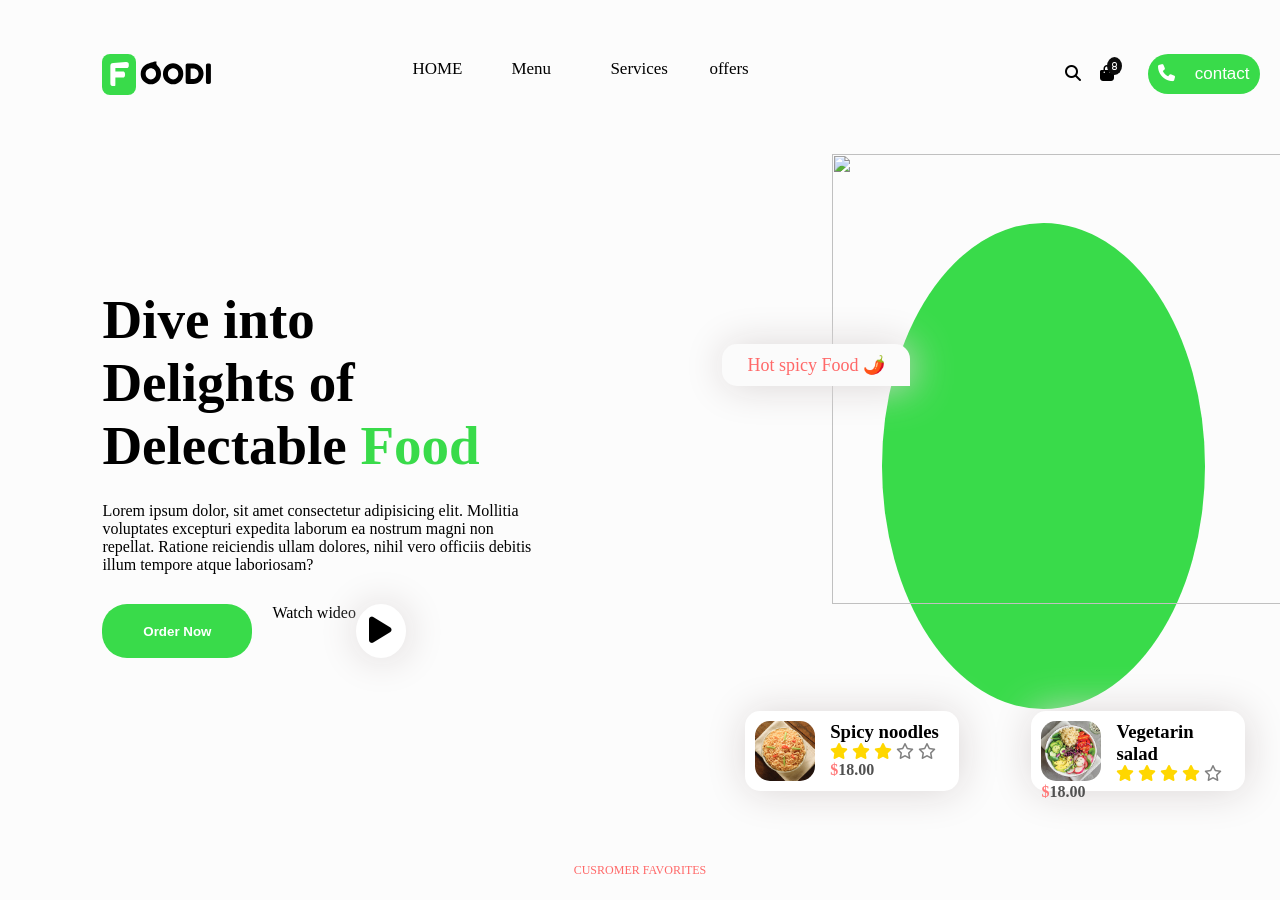
==== commit 584ecc5b: "make things right" ====
--- a/index.html
+++ b/index.html
@@ -32,8 +32,8 @@
         crossorigin="anonymous" referrerpolicy="no-referrer" />
     <!-- -->
     <link rel="icon" type="image/x-icon" href="./assets/images/favicon.ico">
+    <link rel="stylesheet" media="screen and (min-width: 800px)" href="./assets/css/style.css">
     <link rel="stylesheet" media="screen and (max-width: 1500px)" href="./assets/css/bigsreen.css">
-    <link rel="stylesheet" media="screen and (min-width: 800px)" href="./assets/css/style.css">
 </head>
 
 <body>
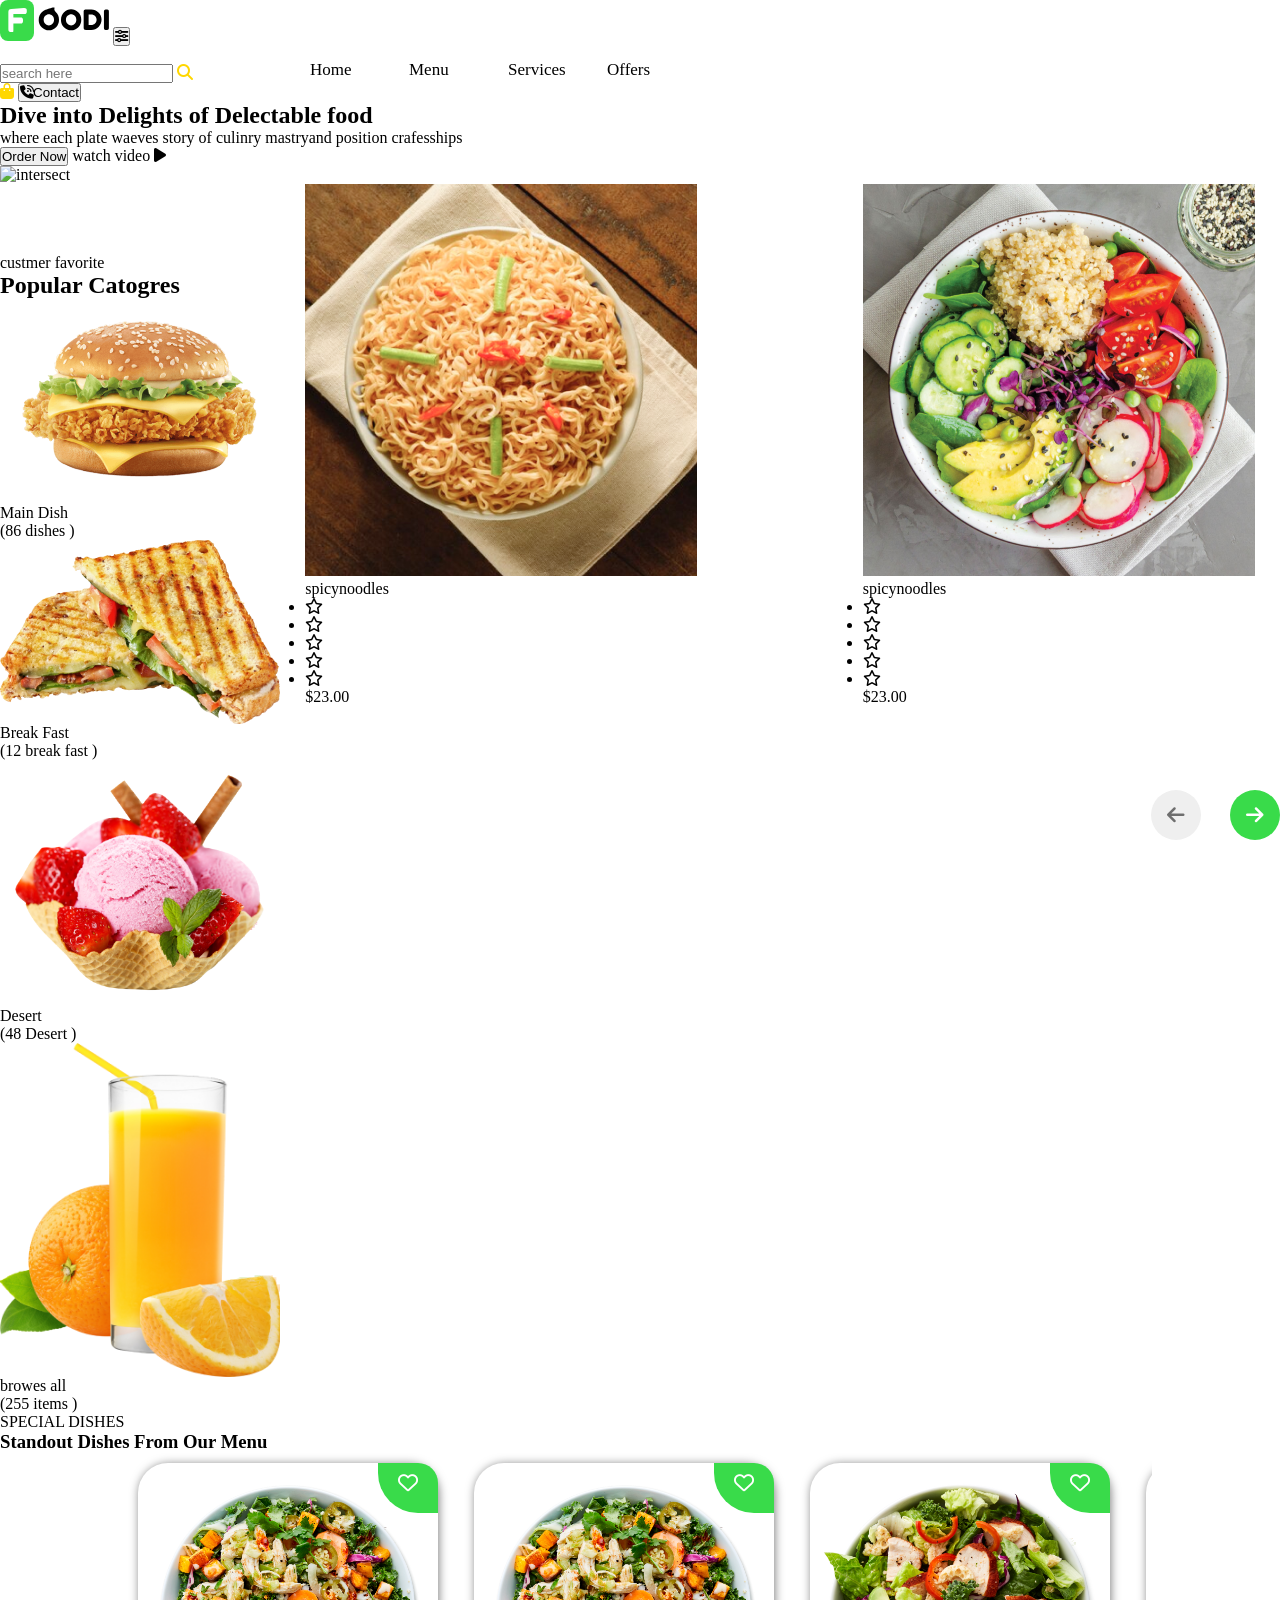
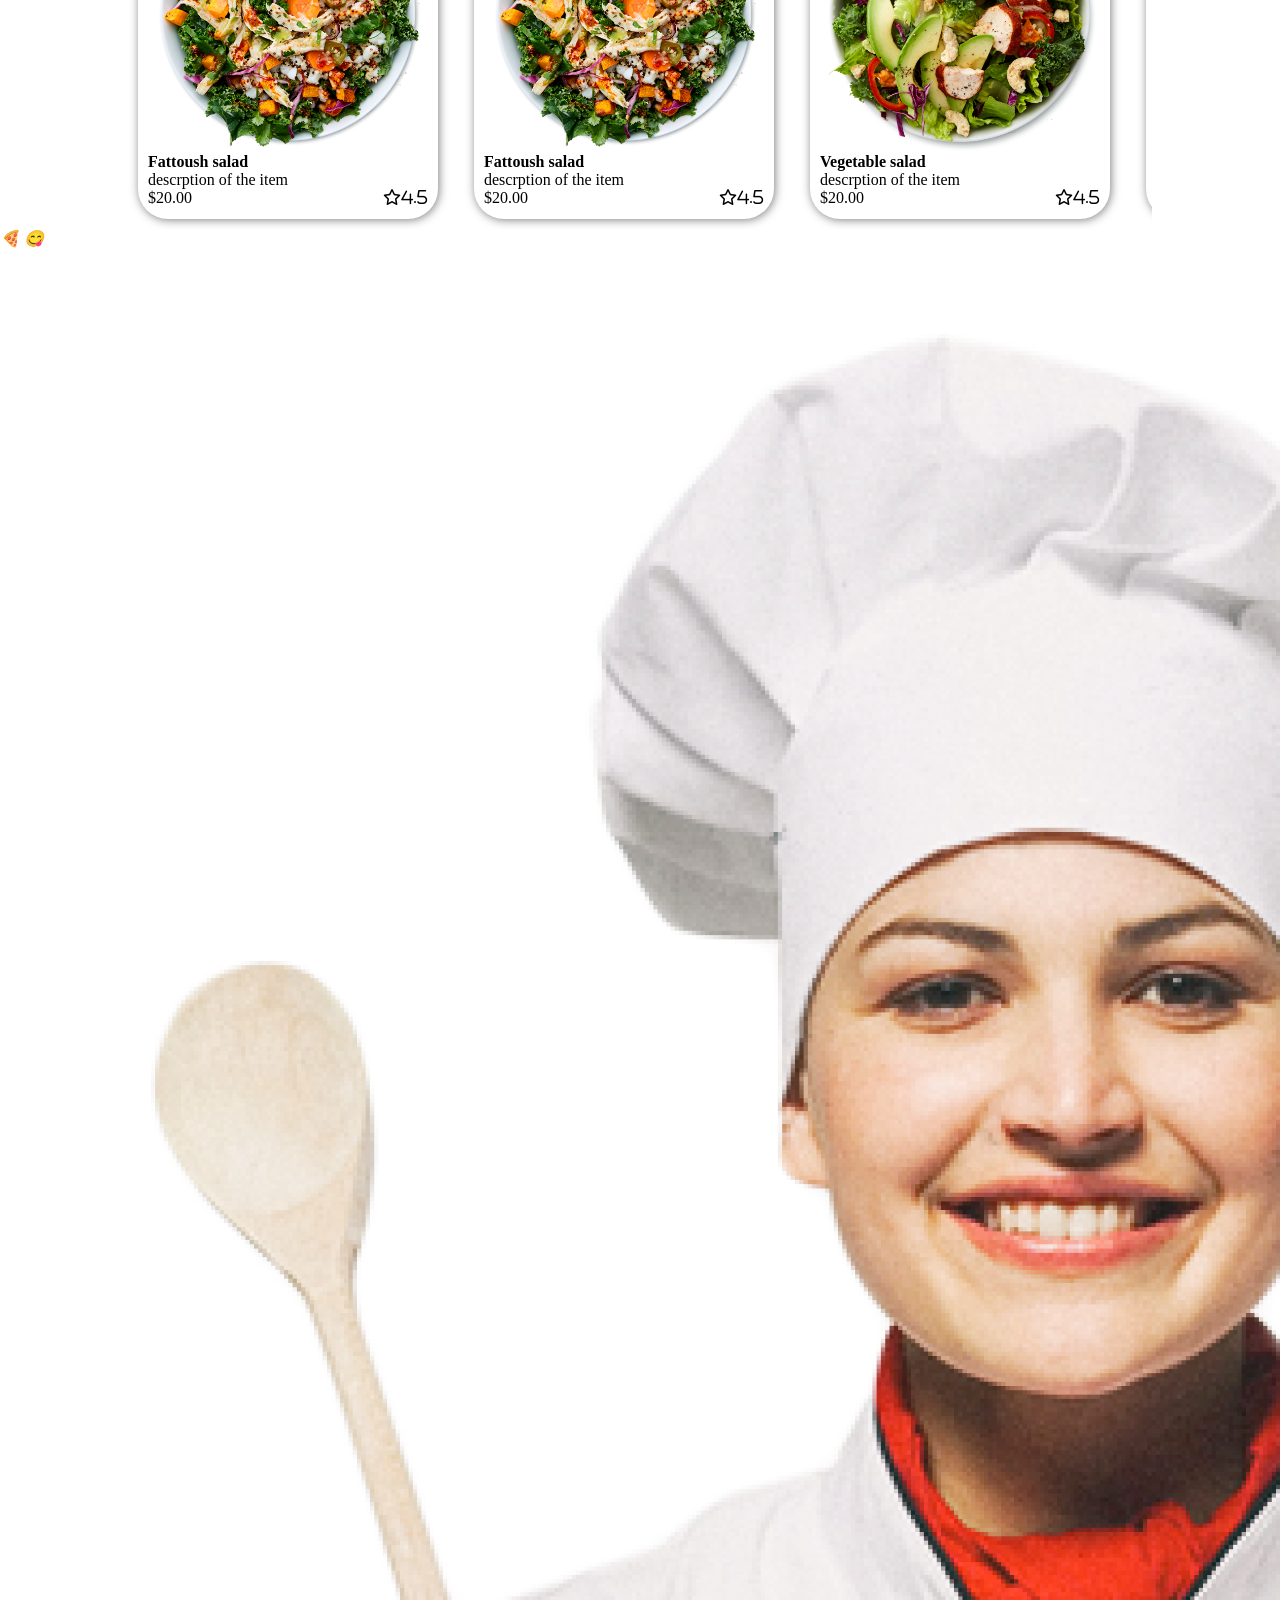
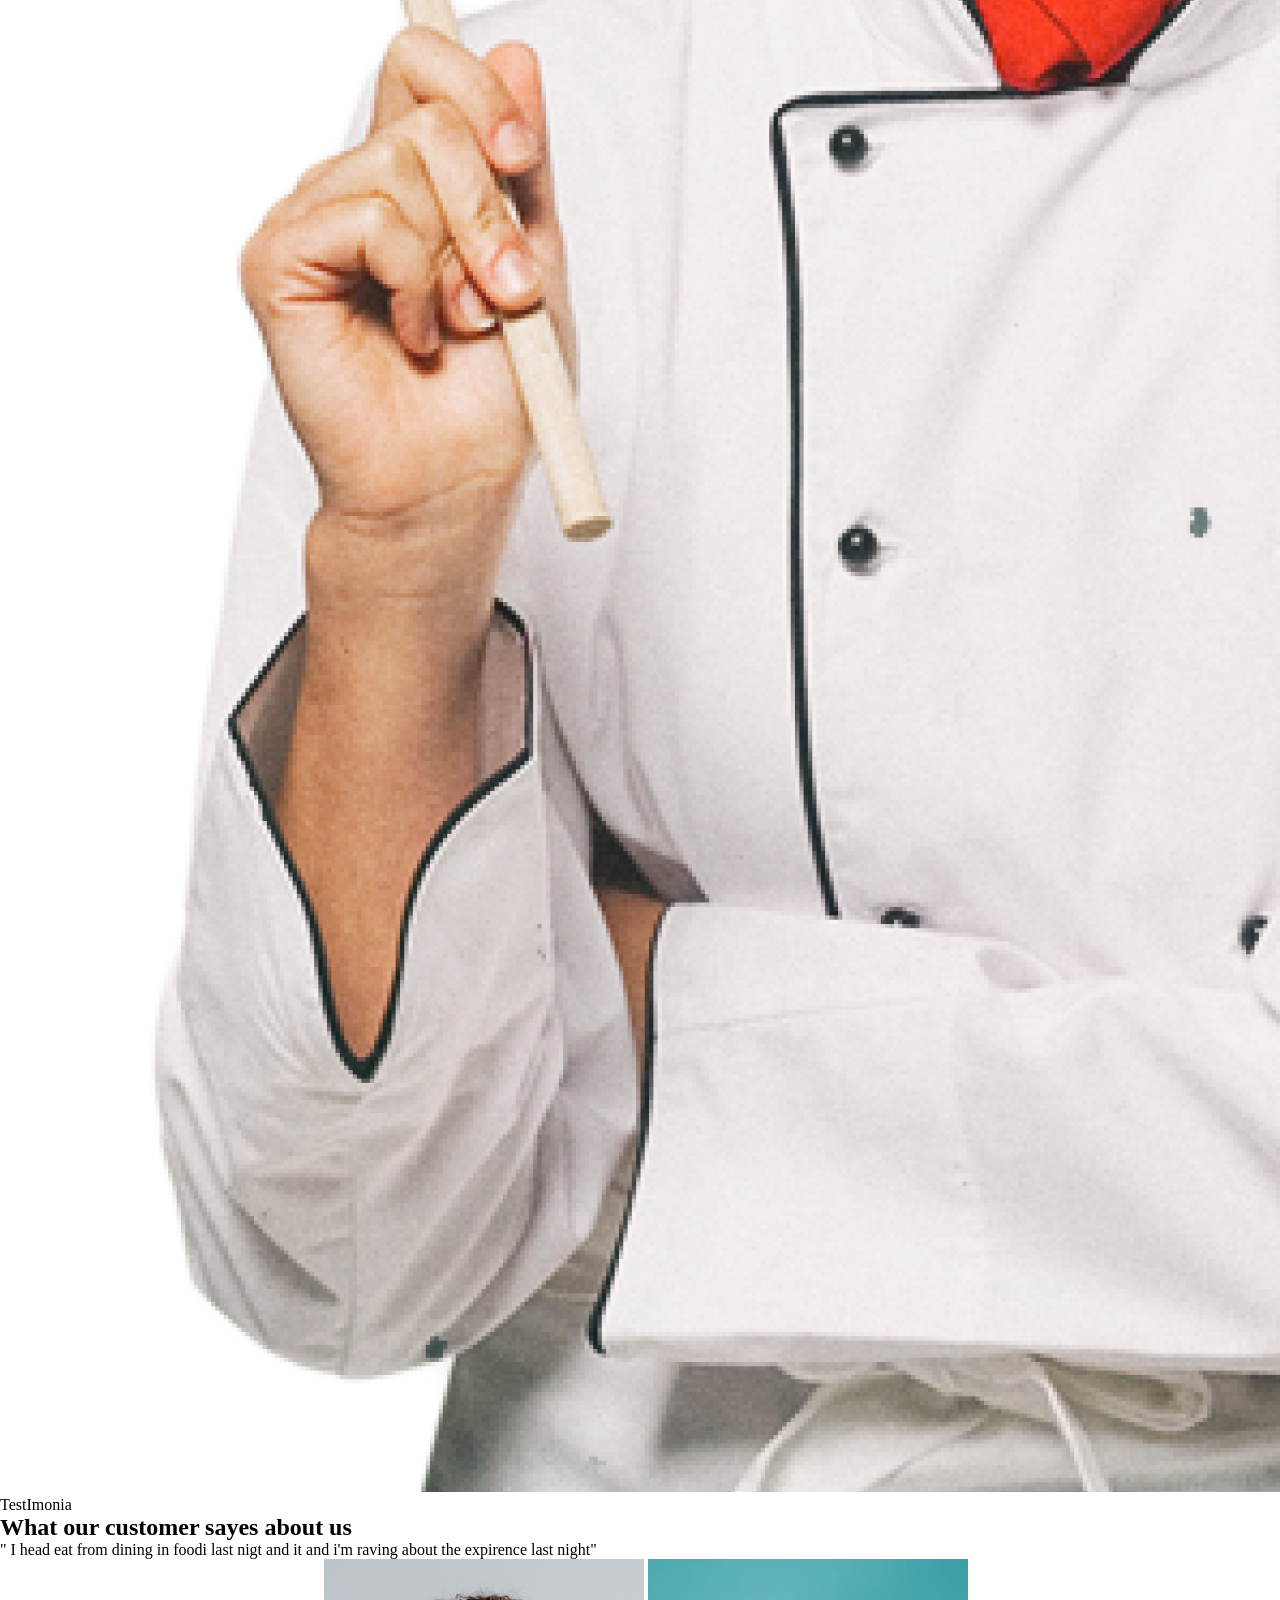
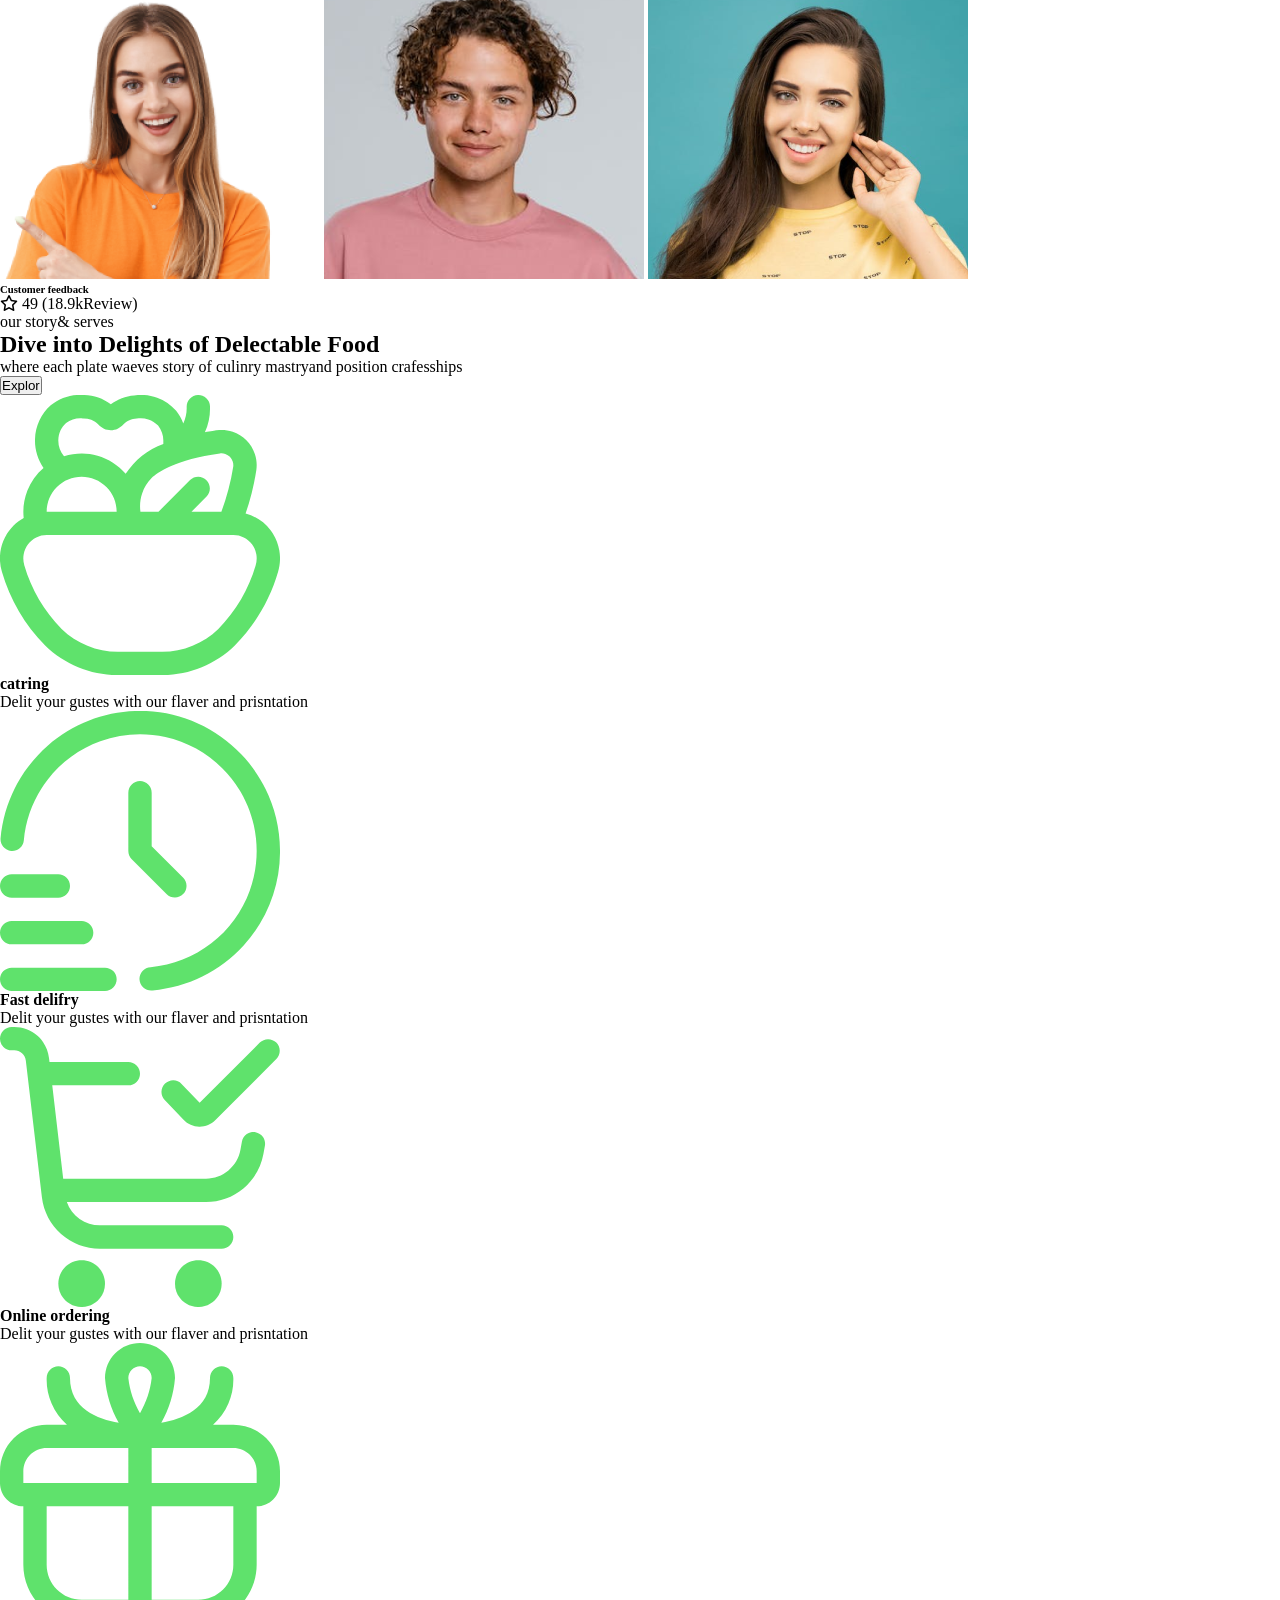
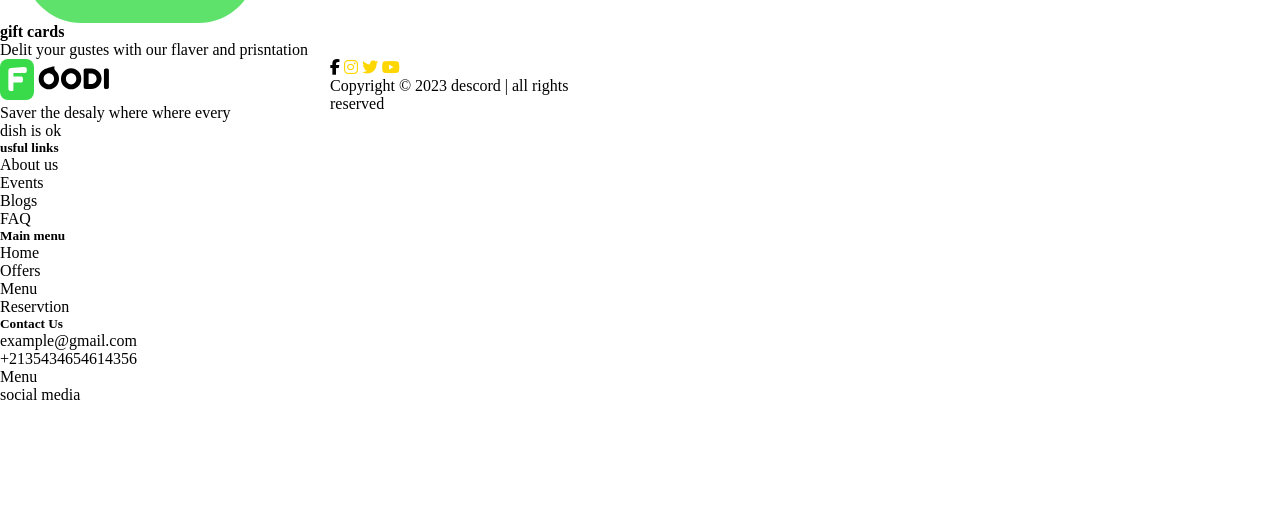
==== commit e7748504: "complate the media quiry" ====
--- a/index.html
+++ b/index.html
@@ -15,7 +15,7 @@
     <meta name="twitter:creator" content="@[your-account-anme-in-twitter]" />
     <!-- -->
     <meta property="og:type" content="website" />
-    <meta property="og:url" content="http://[your-account-anme-in-github].github.io/foodi" />
+    <meta property="og:url" content="http://salembht.github.io/foodi" />
     <meta property="og:site_name" content="Foodi">
     <meta property="og:title" content="Resturent Website Landing Page" />
     <meta property="og:description"
@@ -24,7 +24,7 @@
         content="http://[your-account-anme-in-github].github.io/foodi/assets/images/[your-image-to-twitter]" />
     <meta property="og:locale" content="en_US" />
     <!-- -->
-    <meta name="author" content="[your-name]">
+    <meta name="author" content="Salem Bahattab">
     <!-- -->
     <!-- our project just needs Font Awesome Solid + Brands -->
     <link rel="stylesheet" href="https://cdnjs.cloudflare.com/ajax/libs/font-awesome/6.4.2/css/all.min.css"
@@ -32,160 +32,120 @@
         crossorigin="anonymous" referrerpolicy="no-referrer" />
     <!-- -->
     <link rel="icon" type="image/x-icon" href="./assets/images/favicon.ico">
-    <link rel="stylesheet" media="screen and (min-width: 800px)" href="./assets/css/style.css">
-    <link rel="stylesheet" media="screen and (max-width: 1500px)" href="./assets/css/bigsreen.css">
+    <link rel="stylesheet" media="screen and (max-width: 900px)" href="./assets/css/smallscreen.css">
+    <link rel="stylesheet" media="screen and (min-width: 900px)" href="./assets/css/style.css">
 </head>
-
 <body>
-    <div class="container">
-        <div class="navbar">
-            <svg width="109" height="41" viewBox="0 0 109 41" fill="none" xmlns="http://www.w3.org/2000/svg">
-                <rect width="34" height="41" rx="8" fill="#39DB4A" />
-                <path
-                    d="M23.85 8.07812C24.3713 8.07812 24.7567 8.10079 25.006 8.14613C25.278 8.16879 25.5727 8.27079 25.89 8.45212C26.23 8.63346 26.468 8.93946 26.604 9.37012C26.74 9.80079 26.808 10.3788 26.808 11.1041C26.808 11.8295 26.74 12.4075 26.604 12.8381C26.468 13.2688 26.23 13.5748 25.89 13.7561C25.55 13.9148 25.244 14.0168 24.972 14.0621C24.7227 14.0848 24.326 14.0961 23.782 14.0961H13.378V17.5301H20.076C20.62 17.5301 21.0167 17.5528 21.266 17.5981C21.538 17.6208 21.844 17.7228 22.184 17.9041C22.7733 18.2441 23.068 19.1395 23.068 20.5901C23.068 22.1768 22.6373 23.1175 21.776 23.4121C21.4133 23.5255 20.8353 23.5821 20.042 23.5821H13.378V30.0081C13.378 30.5521 13.3553 30.9488 13.31 31.1981C13.2873 31.4475 13.2725 31.7276 13 32.0001C12.9054 32.0947 11.7692 32.0001 11.352 32.0001C9.76532 32.0001 8.83599 31.5695 8.56399 30.7081C8.42799 30.3455 8.35999 29.7675 8.35999 28.9741V12.0701C8.35999 10.9141 8.57532 10.1321 9.00599 9.72412C9.43665 9.29346 10.2527 9.07812 11.454 9.07812L23.85 8.07812Z"
-                    fill="white" />
-                <path
-                    d="M53.5 7.5C56.2627 7.5 52.448 8.78434 55.948 12.2201C57.9827 14.2175 59 16.7001 59 19.6681C59 22.6175 58.0293 25.1375 56.088 27.2281C54.1467 29.3001 51.7573 30.3361 48.92 30.3361C46.0827 30.3361 43.6653 29.3095 41.668 27.2561C39.6893 25.2028 38.7 22.7575 38.7 19.9201C38.7 18.3708 38.98 16.9241 39.54 15.5801C40.1 14.2175 40.8467 13.0788 41.78 12.1641C42.7133 11.2495 43.7867 10.5308 45 10.0081C46.2133 9.48545 52.212 7.5 53.5 7.5ZM43.656 19.7801C43.656 21.4415 44.188 22.7948 45.252 23.8401C46.3347 24.8668 47.5387 25.3801 48.864 25.3801C50.1893 25.3801 51.384 24.8761 52.448 23.8681C53.512 22.8601 54.044 21.5068 54.044 19.8081C54.044 18.1095 53.5027 16.7468 52.42 15.7201C51.356 14.6935 50.1613 14.1801 48.836 14.1801C47.5107 14.1801 46.316 14.7028 45.252 15.7481C44.188 16.7748 43.656 18.1188 43.656 19.7801Z"
-                    fill="black" />
-                <path
-                    d="M71.0229 9.22412C73.7856 9.22412 76.1843 10.2228 78.2189 12.2201C80.2536 14.2175 81.271 16.7001 81.271 19.6681C81.271 22.6175 80.3003 25.1375 78.359 27.2281C76.4176 29.3001 74.0283 30.3361 71.1909 30.3361C68.3536 30.3361 65.9363 29.3095 63.9389 27.2561C61.9603 25.2028 60.9709 22.7575 60.9709 19.9201C60.9709 18.3708 61.2509 16.9241 61.8109 15.5801C62.3709 14.2175 63.1176 13.0788 64.0509 12.1641C64.9843 11.2495 66.0576 10.5308 67.2709 10.0081C68.4843 9.48545 69.7349 9.22412 71.0229 9.22412ZM65.9269 19.7801C65.9269 21.4415 66.459 22.7948 67.5229 23.8401C68.6056 24.8668 69.8096 25.3801 71.1349 25.3801C72.4603 25.3801 73.6549 24.8761 74.7189 23.8681C75.7829 22.8601 76.3149 21.5068 76.3149 19.8081C76.3149 18.1095 75.7736 16.7468 74.691 15.7201C73.627 14.6935 72.4323 14.1801 71.1069 14.1801C69.7816 14.1801 68.587 14.7028 67.5229 15.7481C66.459 16.7748 65.9269 18.1188 65.9269 19.7801Z"
-                    fill="black" />
-                <path
-                    d="M86.1539 9.44812L91.3339 9.47612C94.0406 9.47612 96.4206 10.4561 98.4739 12.4161C100.527 14.3575 101.554 16.7561 101.554 19.6121C101.554 22.4495 100.546 24.8855 98.5299 26.9201C96.5326 28.9548 94.1059 29.9721 91.2499 29.9721H86.1259C84.9872 29.9721 84.2779 29.7388 83.9979 29.2721C83.7739 28.8801 83.6619 28.2828 83.6619 27.4801V11.9121C83.6619 11.4641 83.6712 11.1375 83.6899 10.9321C83.7272 10.7268 83.8206 10.4841 83.9699 10.2041C84.2312 9.70012 84.9592 9.44812 86.1539 9.44812ZM91.3339 25.0161C92.6779 25.0161 93.8912 24.5215 94.9739 23.5321C96.0566 22.5241 96.5979 21.2641 96.5979 19.7521C96.5979 18.2401 96.0659 16.9801 95.0019 15.9721C93.9566 14.9455 92.7246 14.4321 91.3059 14.4321H88.6179V25.0161H91.3339Z"
-                    fill="black" />
-                <path
-                    d="M103.937 11.9401C103.937 11.5108 103.946 11.1935 103.965 10.9881C104.002 10.7641 104.095 10.5121 104.245 10.2321C104.506 9.72812 105.234 9.47612 106.429 9.47612C107.735 9.47612 108.51 9.82145 108.753 10.5121C108.846 10.8295 108.893 11.3148 108.893 11.9681V27.5361C108.893 27.9841 108.874 28.3108 108.837 28.5161C108.818 28.7215 108.734 28.9641 108.585 29.2441C108.323 29.7481 107.595 30.0001 106.401 30.0001C105.094 30.0001 104.329 29.6455 104.105 28.9361C103.993 28.6375 103.937 28.1615 103.937 27.5081V11.9401Z"
-                    fill="black" />
-            </svg>
-
-
-            <nav>
+    <header>
+        <svg width="109" height="41" viewBox="0 0 109 41" fill="none" xmlns="http://www.w3.org/2000/svg">
+            <rect width="34" height="41" rx="8" fill="#39DB4A" />
+            <path
+                d="M23.85 8.07812C24.3713 8.07812 24.7567 8.10079 25.006 8.14613C25.278 8.16879 25.5727 8.27079 25.89 8.45212C26.23 8.63346 26.468 8.93946 26.604 9.37012C26.74 9.80079 26.808 10.3788 26.808 11.1041C26.808 11.8295 26.74 12.4075 26.604 12.8381C26.468 13.2688 26.23 13.5748 25.89 13.7561C25.55 13.9148 25.244 14.0168 24.972 14.0621C24.7227 14.0848 24.326 14.0961 23.782 14.0961H13.378V17.5301H20.076C20.62 17.5301 21.0167 17.5528 21.266 17.5981C21.538 17.6208 21.844 17.7228 22.184 17.9041C22.7733 18.2441 23.068 19.1395 23.068 20.5901C23.068 22.1768 22.6373 23.1175 21.776 23.4121C21.4133 23.5255 20.8353 23.5821 20.042 23.5821H13.378V30.0081C13.378 30.5521 13.3553 30.9488 13.31 31.1981C13.2873 31.4475 13.2725 31.7276 13 32.0001C12.9054 32.0947 11.7692 32.0001 11.352 32.0001C9.76532 32.0001 8.83599 31.5695 8.56399 30.7081C8.42799 30.3455 8.35999 29.7675 8.35999 28.9741V12.0701C8.35999 10.9141 8.57532 10.1321 9.00599 9.72412C9.43665 9.29346 10.2527 9.07812 11.454 9.07812L23.85 8.07812Z"
+                fill="white" />
+            <path
+                d="M53.5 7.5C56.2627 7.5 52.448 8.78434 55.948 12.2201C57.9827 14.2175 59 16.7001 59 19.6681C59 22.6175 58.0293 25.1375 56.088 27.2281C54.1467 29.3001 51.7573 30.3361 48.92 30.3361C46.0827 30.3361 43.6653 29.3095 41.668 27.2561C39.6893 25.2028 38.7 22.7575 38.7 19.9201C38.7 18.3708 38.98 16.9241 39.54 15.5801C40.1 14.2175 40.8467 13.0788 41.78 12.1641C42.7133 11.2495 43.7867 10.5308 45 10.0081C46.2133 9.48545 52.212 7.5 53.5 7.5ZM43.656 19.7801C43.656 21.4415 44.188 22.7948 45.252 23.8401C46.3347 24.8668 47.5387 25.3801 48.864 25.3801C50.1893 25.3801 51.384 24.8761 52.448 23.8681C53.512 22.8601 54.044 21.5068 54.044 19.8081C54.044 18.1095 53.5027 16.7468 52.42 15.7201C51.356 14.6935 50.1613 14.1801 48.836 14.1801C47.5107 14.1801 46.316 14.7028 45.252 15.7481C44.188 16.7748 43.656 18.1188 43.656 19.7801Z"
+                fill="black" />
+            <path
+                d="M71.0229 9.22412C73.7856 9.22412 76.1843 10.2228 78.2189 12.2201C80.2536 14.2175 81.271 16.7001 81.271 19.6681C81.271 22.6175 80.3003 25.1375 78.359 27.2281C76.4176 29.3001 74.0283 30.3361 71.1909 30.3361C68.3536 30.3361 65.9363 29.3095 63.9389 27.2561C61.9603 25.2028 60.9709 22.7575 60.9709 19.9201C60.9709 18.3708 61.2509 16.9241 61.8109 15.5801C62.3709 14.2175 63.1176 13.0788 64.0509 12.1641C64.9843 11.2495 66.0576 10.5308 67.2709 10.0081C68.4843 9.48545 69.7349 9.22412 71.0229 9.22412ZM65.9269 19.7801C65.9269 21.4415 66.459 22.7948 67.5229 23.8401C68.6056 24.8668 69.8096 25.3801 71.1349 25.3801C72.4603 25.3801 73.6549 24.8761 74.7189 23.8681C75.7829 22.8601 76.3149 21.5068 76.3149 19.8081C76.3149 18.1095 75.7736 16.7468 74.691 15.7201C73.627 14.6935 72.4323 14.1801 71.1069 14.1801C69.7816 14.1801 68.587 14.7028 67.5229 15.7481C66.459 16.7748 65.9269 18.1188 65.9269 19.7801Z"
+                fill="black" />
+            <path
+                d="M86.1539 9.44812L91.3339 9.47612C94.0406 9.47612 96.4206 10.4561 98.4739 12.4161C100.527 14.3575 101.554 16.7561 101.554 19.6121C101.554 22.4495 100.546 24.8855 98.5299 26.9201C96.5326 28.9548 94.1059 29.9721 91.2499 29.9721H86.1259C84.9872 29.9721 84.2779 29.7388 83.9979 29.2721C83.7739 28.8801 83.6619 28.2828 83.6619 27.4801V11.9121C83.6619 11.4641 83.6712 11.1375 83.6899 10.9321C83.7272 10.7268 83.8206 10.4841 83.9699 10.2041C84.2312 9.70012 84.9592 9.44812 86.1539 9.44812ZM91.3339 25.0161C92.6779 25.0161 93.8912 24.5215 94.9739 23.5321C96.0566 22.5241 96.5979 21.2641 96.5979 19.7521C96.5979 18.2401 96.0659 16.9801 95.0019 15.9721C93.9566 14.9455 92.7246 14.4321 91.3059 14.4321H88.6179V25.0161H91.3339Z"
+                fill="black" />
+            <path
+                d="M103.937 11.9401C103.937 11.5108 103.946 11.1935 103.965 10.9881C104.002 10.7641 104.095 10.5121 104.245 10.2321C104.506 9.72812 105.234 9.47612 106.429 9.47612C107.735 9.47612 108.51 9.82145 108.753 10.5121C108.846 10.8295 108.893 11.3148 108.893 11.9681V27.5361C108.893 27.9841 108.874 28.3108 108.837 28.5161C108.818 28.7215 108.734 28.9641 108.585 29.2441C108.323 29.7481 107.595 30.0001 106.401 30.0001C105.094 30.0001 104.329 29.6455 104.105 28.9361C103.993 28.6375 103.937 28.1615 103.937 27.5081V11.9401Z"
+                fill="black" />
+        </svg>
+        <button class="header-btn" type="button" title="header button " id="collapesbtn">
+            <span ><i class="fa fa-sliders "></i></span>
+          </button>
+            <nav id="nav">
+                <ul class="nav_items">
+            <li><a href="#">Home</a></li>
+            <li><a href="#">Menu</a></li>
+            <li><a href="#">Services</a></li>
+            <li><a href="#">Offers</a></li>
+        </ul>
+             
+            <form >
+                <input type="text" name="search" id="search_inpt" title="search_inpt" placeholder="search here">
+                <i class="fa fa-search"></i> </form>
+            <i class="fa fa-shopping-bag"></i>
+            <button type="button" type="btncontact" title="contact-button"><i class="fa fa-phone-volume"></i>Contact </button>
+        </nav>
+     
+    </header> 
+    <main>
+        <section id="home">
+            <div class="left-side">
+            <h1>Dive into Delights of Delectable <span >food</span></h1>
+            <p>where each plate waeves story of culinry mastryand position crafesships</p>
+            <button id="orderbtn" title="orderbtn"> Order Now</button>
+            <span class="watch"> watch video <i class="fa fa-play"></i></span>
+        </div> 
+        <div class="right-side">
+            <div class="imground">
+                <img src="./assets/images/Intersect.png" alt="intersect">
+                <div class="greenback"></div>
+            </div>
+            <div class="cards">
+            <div class="food-card">
+                <img src="./assets/images/image 14.png" alt="fod">
+               <div class="text">
+                <p>spicynoodles</p>
                 <ul>
-                    <li><a href="">HOME</a></li>
-                    <li><a href="">Menu</a></li>
-                    <li><a href="">Services</a></li>
-                    <li><a href="">offers</a></li>
+                    <li><i class="fa-regular fa-star"></i></li>
+                    <li><i class="fa-regular fa-star"></i></li>
+                    <li><i class="fa-regular fa-star"></i></li>
+                    <li><i class="fa-regular fa-star"></i></li>
+                    <li><i class="fa-regular fa-star"></i></li>
                 </ul>
-            </nav>
-            <div class="left-nav">
-                <i class="fa-solid fa-magnifying-glass"></i>
-                <i class="fa-solid fa-bag-shopping" id="bag"></i>
-                <button> <i class="fa-solid fa-phone"></i> contact</button>
-
+                <span>$23.00</span>
+            </div>
+            </div>
+            <div class="food-card">
+                <img src="./assets/images/image 13.png" alt="fod">
+                <div class="text">
+                    <p>spicynoodles</p>
+                    <ul>
+                        <li><i class="fa-regular fa-star"></i></li>
+                        <li><i class="fa-regular fa-star"></i></li>
+                        <li><i class="fa-regular fa-star"></i></li>
+                        <li><i class="fa-regular fa-star"></i></li>
+                        <li><i class="fa-regular fa-star"></i></li>
+                    </ul>
+                    <span>$23.00</span>
+                </div>
+            </div>
             </div>
         </div>
-
-        <header class="hero">
-            <aside class="left">
-                <h1>
-                    <div>Dive into Delights of Delectable <span>Food</span></div>
-                </h1>
-                <p>Lorem ipsum dolor, sit amet consectetur adipisicing elit. Mollitia voluptates excepturi expedita
-                    laborum ea nostrum magni non repellat. Ratione reiciendis ullam dolores, nihil vero officiis debitis
-                    illum tempore atque laboriosam?</p>
-                <div class="btn-hero">
-                    <button>Order Now</button>
-                    <label for="">Watch wideo </label>
-                    <button><i class="fa-solid fa-play"></i></button>
-                </div>
-            </aside>
-            <aside class="right">
-                <div class="image-container">
-                    <img src="./assets/images/Intersect.png" width="450px" height="450px" alt="">
-                </div>
-                <p class="spicy" style="color: #ff6868;">Hot spicy Food 🌶️</p>
-                <div class="cards">
-                    <aside class="image-left">
-                        <nav class="inner-head">
-                            <img src="./assets/images/image 14.png"
-                                style="float: left; margin-right: 15px;border-radius: 15px; background-size: cover; background-position: center;"
-                                height="60px" width="60px">
-                            <h3>Spicy noodles</h3>
-                            <aside>
-                                <i class="fa-solid fa-star text-shadow: 0 0 20px #000;"></i>
-                                <i class="fa-solid fa-star"></i>
-                                <i class="fa-solid fa-star"></i>
-                                <i class="fa-regular fa-star"></i>
-                                <i class="fa-regular fa-star"></i>
-                            </aside>
-
-                            <p style="font-weight: bold; color: #515151;"><span style="color: #ff7979;">$</span>18.00
-                            </p>
-                        </nav>
-                    </aside>
-
-                    <aside class="image-right">
-
-
-
-                        <nav class="inner-head">
-                            <img src="./assets/images/image 13.png"
-                                style="float: left; margin-right: 15px;border-radius: 15px; background-size: cover; background-position: center;"
-                                height="60px" width="60px">
-                            <h3>Vegetarin salad</h3>
-                            <aside>
-                                <i class="fa-solid fa-star text-shadow: 0 0 20px #000;"></i>
-                                <i class="fa-solid fa-star"></i>
-                                <i class="fa-solid fa-star"></i>
-                                <i class="fa-solid fa-star"></i>
-                                <i class="fa-regular fa-star"></i>
-                            </aside>
-
-                            <p style="font-weight: bold; color: #515151;"><span style="color: #ff7979;">$</span>18.00
-                            </p>
-                        </nav>
-
-
-                    </aside>
-
-                </div>
-
-            </aside>
-        </header>
-
-        <main class="inner-container">
-            <div class="catagories">
-                <aside>
-                    <p>CUSROMER FAVORITES</p>
-                    <h2>Popular Catagories</h2>
-                    <div class="fav">
-                        <div class="first-fav">
-                            <span style="display: inline-block;"><img src="./assets/images/pngwing 4.png" alt=""
-                                    height="90px" width="90px"></span>
-                            <article>
-                                <h5>main Dish</h5>
-                                <p>(86 dishes)</p>
-                            </article>
-                        </div>
-                        <div class="first-fav">
-                            <span style="display: inline-block;"><img src="./assets/images/pngwing 6.png" alt=""
-                                    height="80px" width="80px"></span>
-                            <article>
-                                <h5>Break Fast</h5>
-                                <p>(12 break dast)</p>
-                            </article>
-                        </div>
-                        <div class="first-fav">
-                            <span style="display: inline-block;">
-                                <img src="./assets/images/pngwing 3.png" alt="" height="90px" width="90px"></span>
-                            <article>
-                                <h5>Break Fast</h5>
-                                <p>(48 dessert)</p>
-                            </article>
-                        </div>
-                        <div class="first-fav">
-                            <span style="display: inline-block;"><img src="./assets/images/pngwing 4.png" alt=""
-                                    height="90px" width="90px"></span>
-                            <article>
-                                <h5>Browse All</h5>
-                                <p>(255 items)</p>
-                            </article>
-                        </div>
-                    </div>
-                </aside>
-            </div>
-
-            <div class="special">
+        </section> 
+        <section id="catogres">
+            <p>custmer favorite</p>
+            <h1>Popular Catogres</h1>
+            <div class="catogry-cards">
+                <div class="card">
+                    <img src="./assets/images/pngwing 4.png" alt="main">
+                    <p> Main Dish</p>
+                    <span>(86 dishes )</span>
+                </div>
+                <div class="card">
+                    <img src="./assets/images/pngwing 6.png" alt="break">
+                    <p> Break Fast</p>
+                    <span>(12 break fast )</span>
+                </div>
+                <div class="card">
+                    <img src="./assets/images/pngwing 3.png" alt="desert">
+                    <p> Desert</p>
+                    <span>(48 Desert )</span>
+                </div>
+                <div class="card">
+                    <img src="./assets/images/pngwing 7.png" alt="all">
+                    <p> browes all</p>
+                    <span>(255 items )</span>
+                </div>
+            </div>
+        </section> 
+        <section id="spical-dish">
                 <header>
                     <article class="left-text">
                         <p>SPECIAL DISHES</p>
@@ -271,219 +231,102 @@
                         </div>
                     </div>
                 </div>
+        </section> 
+        <section id="testmon"> 
+            <div class="left-side">
+                <i class="pizza">🍕</i>
+                <i class="smile">😋</i>
+                <img src="./assets/images/pngwing 2.png" alt="chaf">
+           <div></div>
+            </div>
+            <div class="right-side">
+                <p>TestImonia</p>
+             <h1>What our customer sayes about us</h1> 
+             <p> " I head eat from dining in foodi last nigt and it  and i'm raving about the expirence last night"</p>
+             <div class="cusomerfeed"> 
+                <div class="imges">
+                    <img src="./assets/images/portrait-lovely-blond-female-part-time-employee-talking-manager-customer-support-removebg-preview 1.png" alt="">
+                    <img src="./assets/images/image 10.png" alt="">
+                    <img src="./assets/images/image 11.png" alt="">
+                </div>
+                <div class="text">
+                    <h6>Customer feedback</h6>
+                    <p><i class="fa-regular fa-star"></i> 49 <span>(18.9kReview)</span> </p>
+                </div>
+             </div>
+            </div>
+        </section>
+        <section id="story">
+                <div class="left-side">
+                    <p>our story& serves</p>
+                <h1>Dive into Delights of Delectable Food</h1>
+                <p>where each plate waeves story of culinry mastryand position crafesships</p>
+                <button class="explorbtn" title="explorbtn"> Explor</button>
+            </div> 
+            <div class="right-side">
+                <div class=" servies-cards">
+                <div class="card">
+                    <img src="./assets/images/fi-rr-salad.svg" alt="">
+                    <h4>catring</h4>
+                    <p>Delit your gustes with our flaver and prisntation</p>
+                </div>
+                <div class="card">
+                    <img src="./assets/images/fi-rr-time-fast.svg" alt="">
+                    <h4>Fast delifry</h4>
+                    <p>Delit your gustes with our flaver and prisntation</p>
+                </div>
+                <div class="card">
+                    <img src="./assets/images/fi-rr-shopping-cart-check.svg" alt="">
+                    <h4>Online ordering</h4>
+                    <p>Delit your gustes with our flaver and prisntation</p>
+                </div>
+                <div class="card">
+                    <img src="./assets/images/fi-rr-gift.svg" alt="">
+                    <h4>gift cards</h4>
+                    <p>Delit your gustes with our flaver and prisntation</p>
+                </div>
+              </div>
+              </div>
+        </section>
+    </main>
+    <footer>
+        <section class="up">
+            <div class="logo">
+                <img src="./assets/images/Group 20.svg" alt="logo">
+                <p>Saver the desaly where where every dish is ok</p>
+            </div>
+            <ul>
+                <h5>usful links</h5>
+                <li>About us</li>
+                <li> Events</li>
+                <li>Blogs</li>
+                <li>FAQ</li>
+            </ul>
+            <ul>
+                <h5>Main menu</h5>
+                <li>Home</li>
+                <li> Offers</li>
+                <li>Menu</li>
+                <li>Reservtion</li>
+            </ul>
+            <ul>
+                <h5>Contact Us</h5>
+                <li>example@gmail.com</li>
+                <li> +2135434654614356</li>
+                <li>Menu</li>
+                <li>social media</li>
+            </ul>
+        </section>
+        <section class="dowen">
+            <i class="fa font-size-small p-1 fa-brands fa-facebook-f border-radius-circle circle text-color-light bg-color-primary m-r-2"></i>
+			<i class="fa fa-brands fa-instagram border-radius-circle circle  font-size-small p-1 bg-color-light-seconder m-r-2"></i>
+			<i class="fa fa-brands fa-twitter border-radius-circle circle  font-size-small p-1 bg-color-light-seconder m-r-2"></i>
+			<i class="fa fa-brands fa-youtube border-radius-circle circle  font-size-small p-1 bg-color-light-seconder m-r-2"></i>
+            <p>Copyright &copy; 2023 descord | all rights reserved</p>
+        </section>
+    </footer>
+    <script src="./assets/js/js.js">
 
-            </div>
-
-
-            <section class="testmionals">
-                <div class="test-left">
-                    <button>😋</button>
-                    <div class="back-image">
-                        <img src="./assets/images/pngwing 2.png" alt="" width="300px" height="450px">
-                        <button>🍕</button>
-                    </div>
-                </div>
-
-                <div class="test-right">
-                    <article class="test-top">
-                        <p>TESTIMONALS</p>
-                        <h2>What Our Customers Say About Us</h2>
-                        <p>"I had the pleasure of dining at Foodi last night, and i'm still raving about the exprience!
-                            the attention to detail in presentation and secrvice was impeccable"</p>
-                    </article>
-                    <article class="test-bottom">
-                        <div class="customer-card">
-                            <aside class="cus-image">
-                                <img src="./assets/images/image 11.png" alt="" width="70px" height="70px">
-                                <img src="./assets/images/image 10.png" alt="" width="70px" height="70px">
-                                <img src="./assets/images/image 11.png" alt="" width="70px" height="70px">
-                            </aside>
-                            <aside class="cus-dec">
-                                <h4>Customer Feedback</h4>
-                                <div> <i class="fa-solid fa-star"> <span>4.9</span></i>(18.6k Reviews)
-                                </div>
-                            </aside>
-                        </div>
-                    </article>
-                </div>
-            </section>
-
-
-            <section class="stor-serv">
-                <div class="stor-serv-left">
-                    <h5>OUR STORY & SERVICES</h5>
-                    <h1>OUR Culinary Journey And Services</h1>
-                    <p>Lorem ipsum dolor sit amet consectetur adipisicing elit. Veniam atque recusandae voluptatem
-                        voluptate assumenda nobis aspernatur dolorum eos dolore voluptates rerum delectus maxime
-                        repudiandae adipisci impedit repellat enim, quae reiciendis</p>
-                    <button>Explore</button>
-                </div>
-                <div class="stor-serv-right">
-                    <div class="serv-card">
-                        <svg width="64" height="64" viewBox="0 0 64 64" fill="none" xmlns="http://www.w3.org/2000/svg">
-                            <g clip-path="url(#clip0_1_194)">
-                                <path
-                                    d="M61.8503 30.9339C60.4334 29.0417 58.4201 27.6824 56.1356 27.0752C57.2491 23.8384 58.0719 20.5088 58.5942 17.1259C58.7649 15.8962 58.6479 14.6437 58.2522 13.4669C57.8566 12.2902 57.1932 11.2213 56.3143 10.3445C55.4355 9.46769 54.365 8.80684 53.1873 8.41398C52.0097 8.02113 50.7569 7.907 49.5276 8.08058C49.1916 8.12591 48.1943 8.27258 46.8316 8.53658C47.6754 6.66846 48.0751 4.63035 47.9996 2.58191C47.9884 2.23172 47.9083 1.88716 47.7639 1.56792C47.6196 1.24867 47.4137 0.960986 47.1582 0.721287C46.9026 0.481588 46.6024 0.29457 46.2746 0.17091C45.9467 0.047251 45.5978 -0.010628 45.2476 0.000578124C44.8974 0.0117843 44.5528 0.091856 44.2336 0.236222C43.9143 0.380587 43.6267 0.58642 43.387 0.841967C43.1473 1.09751 42.9602 1.39777 42.8366 1.72559C42.7129 2.05342 42.655 2.40239 42.6662 2.75258C42.7117 4.04076 42.4474 5.32104 41.8956 6.48591C41.5099 5.44499 40.9598 4.47265 40.2663 3.60591C39.0874 2.2643 37.591 1.23965 35.914 0.625654C34.2369 0.0116595 32.4327 -0.172078 30.6662 0.0912449C28.7294 0.246714 26.8781 0.955768 25.3329 2.13391C23.5861 0.819761 21.4728 0.0833252 19.2876 0.0272448C16.5147 -0.241501 13.7484 0.599431 11.5942 2.36591C10.5005 3.3397 9.61734 4.52686 8.99917 5.85446C8.381 7.18205 8.04084 8.62203 7.99958 10.0859C7.9264 12.43 8.60888 14.7354 9.94625 16.6619C8.31931 18.0568 7.0564 19.8268 6.26657 21.8191C5.47675 23.8113 5.18376 25.9658 5.41291 28.0966C3.30399 29.2718 1.66049 31.133 0.755335 33.3712C-0.149824 35.6093 -0.262185 38.0898 0.436911 40.4006C2.2636 46.7566 5.66352 52.5494 10.3222 57.2433C14.7916 61.6012 20.7946 64.0281 27.0369 64.0006H36.9622C43.2038 64.0285 49.2062 61.6015 53.6743 57.2433C58.3347 52.5503 61.7356 46.7572 63.5623 40.4006C64.0383 38.7988 64.1315 37.1076 63.8341 35.4633C63.5367 33.8189 62.8572 32.2675 61.8503 30.9339ZM50.2689 13.3606C50.6816 13.3049 51.1016 13.3454 51.496 13.4789C51.8905 13.6123 52.2487 13.8352 52.5428 14.13C52.8368 14.4249 53.0588 14.7837 53.1912 15.1785C53.3236 15.5733 53.363 15.9934 53.3063 16.4059C52.747 19.9077 51.8403 23.3452 50.5996 26.6672H43.7702L47.2183 23.2192C47.704 22.7163 47.9728 22.0427 47.9667 21.3435C47.9606 20.6443 47.6802 19.9755 47.1858 19.4811C46.6913 18.9866 46.0225 18.7062 45.3233 18.7001C44.6241 18.694 43.9505 18.9628 43.4476 19.4486L36.2289 26.6672H32.0982C31.9035 25.2647 32.0372 23.8361 32.4889 22.4941C32.9405 21.152 33.6978 19.9333 34.7009 18.9339C35.8396 17.7846 40.2049 14.6672 50.2689 13.3606ZM13.3329 10.2646C13.3489 9.53044 13.5145 8.80727 13.8194 8.13924C14.1243 7.47122 14.5621 6.87236 15.1062 6.37925C16.2064 5.56603 17.5732 5.19838 18.9329 5.34991C19.5897 5.32291 20.2447 5.43511 20.855 5.67915C21.4654 5.92318 22.0172 6.29354 22.4742 6.76591C22.8341 7.16795 23.2747 7.48953 23.7673 7.70964C24.2599 7.92974 24.7934 8.04342 25.3329 8.04325C25.8712 8.04059 26.4029 7.92478 26.8936 7.70335C27.3842 7.48192 27.8228 7.15981 28.1809 6.75791C28.5786 6.3372 29.0559 5.99964 29.5851 5.7648C30.1142 5.52997 30.6848 5.40254 31.2636 5.38991C32.1451 5.2329 33.0517 5.29686 33.9024 5.57609C34.7531 5.85531 35.5213 6.34107 36.1382 6.98991C36.9478 8.0263 37.3703 9.31269 37.3329 10.6272C37.3329 10.8006 37.3329 11.1792 37.3329 11.1792C33.7929 12.454 30.7689 14.855 28.7249 18.0139C27.041 16.0205 24.8006 14.575 22.2903 13.8624C19.7801 13.1498 17.1143 13.2026 14.6342 14.0139C13.7493 12.9695 13.2853 11.6327 13.3329 10.2646ZM10.6662 26.6672C10.6662 24.5455 11.5091 22.5107 13.0094 21.0104C14.5097 19.5101 16.5445 18.6672 18.6662 18.6672C20.788 18.6672 22.8228 19.5101 24.3231 21.0104C25.8234 22.5107 26.6662 24.5455 26.6662 26.6672H10.6662ZM58.4423 38.9046C56.8489 44.3903 53.9165 49.3938 49.9089 53.4646C46.4438 56.8313 41.7935 58.7 36.9622 58.6673H27.0369C22.2043 58.6988 17.5528 56.8304 14.0849 53.4646C10.0771 49.3939 7.14469 44.3904 5.55158 38.9046C5.31251 38.0972 5.26615 37.245 5.4162 36.4165C5.56625 35.588 5.90855 34.8062 6.41558 34.1339C6.90755 33.4703 7.54851 32.9315 8.28683 32.561C9.02514 32.1904 9.84017 31.9985 10.6662 32.0006H53.3329C54.1617 31.996 54.9799 32.1867 55.7212 32.5574C56.4625 32.928 57.106 33.4681 57.5996 34.1339C58.103 34.808 58.4415 35.5906 58.5878 36.4191C58.7341 37.2476 58.6843 38.0988 58.4423 38.9046Z"
-                                    fill="#5FE26C" />
-                            </g>
-                            <defs>
-                                <clipPath id="clip0_1_194">
-                                    <rect width="64" height="64" fill="white" />
-                                </clipPath>
-                            </defs>
-                        </svg>
-
-                        <h3>CATERING</h3>
-                        <p>Delight your guests with our flavors and presentation</p>
-
-                    </div>
-                    <div class="serv-card">
-                        <svg width="64" height="64" viewBox="0 0 64 64" fill="none" xmlns="http://www.w3.org/2000/svg">
-                            <g clip-path="url(#clip0_1_193)">
-                                <path
-                                    d="M24 63.9983H2.66667C1.95942 63.9983 1.28115 63.7174 0.781049 63.2173C0.280952 62.7172 0 62.0389 0 61.3317C0 60.6244 0.280952 59.9462 0.781049 59.4461C1.28115 58.946 1.95942 58.665 2.66667 58.665H24C24.7072 58.665 25.3855 58.946 25.8856 59.4461C26.3857 59.9462 26.6667 60.6244 26.6667 61.3317C26.6667 62.0389 26.3857 62.7172 25.8856 63.2173C25.3855 63.7174 24.7072 63.9983 24 63.9983Z"
-                                    fill="#5FE26C" />
-                                <path
-                                    d="M18.6667 53.3334H2.66667C1.95942 53.3334 1.28115 53.0524 0.781049 52.5523C0.280952 52.0522 0 51.3739 0 50.6667C0 49.9594 0.280952 49.2812 0.781049 48.7811C1.28115 48.281 1.95942 48 2.66667 48H18.6667C19.3739 48 20.0522 48.281 20.5523 48.7811C21.0524 49.2812 21.3333 49.9594 21.3333 50.6667C21.3333 51.3739 21.0524 52.0522 20.5523 52.5523C20.0522 53.0524 19.3739 53.3334 18.6667 53.3334Z"
-                                    fill="#5FE26C" />
-                                <path
-                                    d="M13.3333 42.6683H2.66667C1.95942 42.6683 1.28115 42.3874 0.781049 41.8873C0.280952 41.3872 0 40.7089 0 40.0016C0 39.2944 0.280952 38.6161 0.781049 38.116C1.28115 37.6159 1.95942 37.335 2.66667 37.335H13.3333C14.0406 37.335 14.7189 37.6159 15.219 38.116C15.719 38.6161 16 39.2944 16 40.0016C16 40.7089 15.719 41.3872 15.219 41.8873C14.7189 42.3874 14.0406 42.6683 13.3333 42.6683Z"
-                                    fill="#5FE26C" />
-                                <path
-                                    d="M34.6671 63.8788C33.9599 63.9103 33.2691 63.6595 32.7468 63.1817C32.2244 62.7039 31.9133 62.0381 31.8818 61.3308C31.8503 60.6236 32.1011 59.9328 32.579 59.4105C33.0568 58.8881 33.7226 58.577 34.4298 58.5455C39.4764 58.0838 44.2869 56.1936 48.2979 53.0964C52.3089 49.9992 55.3544 45.8232 57.0776 41.0576C58.8008 36.2919 59.1304 31.1339 58.0278 26.1877C56.9252 21.2414 54.436 16.7118 50.8518 13.1292C47.2676 9.54671 42.7369 7.05963 37.7901 5.95929C32.8434 4.85896 27.6855 5.19093 22.9207 6.91633C18.1558 8.64174 13.9813 11.6891 10.8859 15.7016C7.79057 19.714 5.90261 24.5254 5.44318 29.5722C5.37953 30.2766 5.03866 30.9269 4.49555 31.3799C3.95245 31.833 3.2516 32.0518 2.54719 31.9882C1.84277 31.9245 1.1925 31.5836 0.739408 31.0405C0.286321 30.4974 0.0675382 29.7966 0.13119 29.0922C0.874893 20.8877 4.75413 13.286 10.9614 7.86968C17.1686 2.45332 25.2257 -0.360454 33.4553 0.0140732C41.6849 0.3886 49.453 3.92257 55.1427 9.88035C60.8323 15.8381 64.005 23.7607 64.0004 31.9988C64.0413 39.9944 61.0709 47.7124 55.6802 53.6175C50.2894 59.5227 42.8733 63.1822 34.9072 63.8682C34.8271 63.8762 34.7445 63.8788 34.6671 63.8788Z"
-                                    fill="#5FE26C" />
-                                <path
-                                    d="M32.0004 16C31.2932 16 30.6149 16.281 30.1148 16.781C29.6147 17.2811 29.3337 17.9594 29.3337 18.6667V32C29.3339 32.7072 29.6149 33.3854 30.1151 33.8853L38.1151 41.8853C38.618 42.3711 39.2916 42.6399 39.9908 42.6338C40.69 42.6277 41.3588 42.3473 41.8533 41.8528C42.3477 41.3584 42.6281 40.6896 42.6342 39.9904C42.6403 39.2912 42.3715 38.6176 41.8857 38.1147L34.6671 30.896V18.6667C34.6671 17.9594 34.3861 17.2811 33.886 16.781C33.3859 16.281 32.7077 16 32.0004 16Z"
-                                    fill="#5FE26C" />
-                            </g>
-                            <defs>
-                                <clipPath id="clip0_1_193">
-                                    <rect width="64" height="64" fill="white" />
-                                </clipPath>
-                            </defs>
-                        </svg>
-
-                        <h3>CATERING</h3>
-                        <p>Delight your guests with our flavors and presentation</p>
-
-
-                    </div>
-                    <div class="serv-card">
-                        <svg width="64" height="64" viewBox="0 0 64 64" fill="none" xmlns="http://www.w3.org/2000/svg">
-                            <g clip-path="url(#clip0_1_196)">
-                                <path
-                                    d="M18.6664 64.0017C21.612 64.0017 23.9998 61.6139 23.9998 58.6684C23.9998 55.7229 21.612 53.3351 18.6664 53.3351C15.7209 53.3351 13.3331 55.7229 13.3331 58.6684C13.3331 61.6139 15.7209 64.0017 18.6664 64.0017Z"
-                                    fill="#5FE26C" />
-                                <path
-                                    d="M45.3333 64.0017C48.2788 64.0017 50.6666 61.6139 50.6666 58.6684C50.6666 55.7229 48.2788 53.3351 45.3333 53.3351C42.3878 53.3351 40 55.7229 40 58.6684C40 61.6139 42.3878 64.0017 45.3333 64.0017Z"
-                                    fill="#5FE26C" />
-                                <path
-                                    d="M63.1598 3.56104C62.6597 3.06111 61.9815 2.78027 61.2744 2.78027C60.5673 2.78027 59.8892 3.06111 59.3891 3.56104L45.6318 17.3317L41.4958 13.0144C41.2531 12.7619 40.963 12.5597 40.6422 12.4193C40.3214 12.2789 39.976 12.203 39.6259 12.1961C39.2758 12.1892 38.9277 12.2513 38.6015 12.3789C38.2754 12.5064 37.9776 12.697 37.7251 12.9397C37.4726 13.1824 37.2704 13.4724 37.13 13.7933C36.9896 14.1141 36.9138 14.4594 36.9068 14.8096C36.8928 15.5167 37.1603 16.2004 37.6504 16.7104L41.9544 21.1877C42.413 21.683 42.9673 22.0802 43.5838 22.3552C44.2003 22.6302 44.8661 22.7774 45.5411 22.7877H45.6291C46.2906 22.7899 46.9459 22.6607 47.557 22.4075C48.1682 22.1544 48.7229 21.7823 49.1891 21.313L63.1598 7.3317C63.6597 6.83163 63.9405 6.15348 63.9405 5.44637C63.9405 4.73927 63.6597 4.06111 63.1598 3.56104Z"
-                                    fill="#5FE26C" />
-                                <path
-                                    d="M58.4 24.0427C58.0552 23.9804 57.7015 23.9866 57.3592 24.0611C57.0168 24.1355 56.6925 24.2767 56.4047 24.4766C56.117 24.6764 55.8714 24.931 55.6821 25.2258C55.4927 25.5206 55.3634 25.8498 55.3013 26.1947L54.96 28.0853C54.6273 29.9315 53.6565 31.6021 52.2171 32.8051C50.7776 34.0081 48.9613 34.667 47.0853 34.6667H14.448L11.9413 13.3333H29.3333C30.0406 13.3333 30.7189 13.0524 31.2189 12.5523C31.719 12.0522 32 11.3739 32 10.6667C32 9.95942 31.719 9.28115 31.2189 8.78105C30.7189 8.28095 30.0406 8 29.3333 8H11.312L11.2 7.06133C10.9702 5.11626 10.0348 3.32308 8.57117 2.02161C7.10751 0.720145 5.21727 0.000834231 3.25867 0L2.66667 0C1.95942 0 1.28115 0.280952 0.781049 0.781049C0.280952 1.28115 0 1.95942 0 2.66667C0 3.37391 0.280952 4.05219 0.781049 4.55229C1.28115 5.05238 1.95942 5.33333 2.66667 5.33333H3.25867C3.91182 5.33342 4.54223 5.57322 5.03033 6.00724C5.51842 6.44127 5.83025 7.03933 5.90667 7.688L9.576 38.888C9.95694 42.1328 11.5159 45.1248 13.9571 47.296C16.3982 49.4673 19.5516 50.6667 22.8187 50.6667H50.6667C51.3739 50.6667 52.0522 50.3857 52.5523 49.8856C53.0524 49.3855 53.3333 48.7072 53.3333 48C53.3333 47.2928 53.0524 46.6145 52.5523 46.1144C52.0522 45.6143 51.3739 45.3333 50.6667 45.3333H22.8187C21.164 45.3337 19.55 44.8209 18.199 43.8657C16.8479 42.9106 15.8262 41.56 15.2747 40H47.0853C50.2114 40.0002 53.2382 38.902 55.6369 36.8972C58.0355 34.8924 59.6534 32.1085 60.208 29.032L60.5493 27.1387C60.6744 26.4431 60.5183 25.7264 60.1153 25.1459C59.7123 24.5654 59.0954 24.1686 58.4 24.0427Z"
-                                    fill="#5FE26C" />
-                            </g>
-                            <defs>
-                                <clipPath id="clip0_1_196">
-                                    <rect width="64" height="64" fill="white" />
-                                </clipPath>
-                            </defs>
-                        </svg>
-
-                        <h3>CATERING</h3>
-                        <p>Delight your guests with our flavors and presentation</p>
-
-
-                    </div>
-                    <div class="serv-card">
-                        <svg width="64" height="64" viewBox="0 0 64 64" fill="none" xmlns="http://www.w3.org/2000/svg">
-                            <g clip-path="url(#clip0_1_195)">
-                                <path
-                                    d="M53.3333 18.6667H48.6987C50.2064 17.3376 51.4032 15.693 52.2042 13.8496C53.0051 12.0062 53.3906 10.0091 53.3333 8C53.3333 7.29276 53.0524 6.61448 52.5523 6.11438C52.0522 5.61428 51.3739 5.33333 50.6667 5.33333C49.9594 5.33333 49.2811 5.61428 48.781 6.11438C48.281 6.61448 48 7.29276 48 8C48 14.992 41.6773 17.4133 36.8693 18.2427C38.644 15.0961 39.7122 11.601 40 8C40 5.87827 39.1571 3.84344 37.6569 2.34315C36.1566 0.842855 34.1217 0 32 0C29.8783 0 27.8434 0.842855 26.3431 2.34315C24.8429 3.84344 24 5.87827 24 8C24.2878 11.601 25.356 15.0961 27.1307 18.2427C22.3227 17.4133 16 14.992 16 8C16 7.29276 15.719 6.61448 15.219 6.11438C14.7189 5.61428 14.0406 5.33333 13.3333 5.33333C12.6261 5.33333 11.9478 5.61428 11.4477 6.11438C10.9476 6.61448 10.6667 7.29276 10.6667 8C10.6094 10.0091 10.9949 12.0062 11.7958 13.8496C12.5968 15.693 13.7936 17.3376 15.3013 18.6667H10.6667C7.83769 18.6667 5.12458 19.7905 3.12419 21.7909C1.12381 23.7912 0 26.5044 0 29.3333L0 32C0 33.4145 0.561903 34.771 1.5621 35.7712C2.56229 36.7714 3.91885 37.3333 5.33333 37.3333V50.6667C5.33757 54.2016 6.74369 57.5905 9.24325 60.0901C11.7428 62.5897 15.1317 63.9958 18.6667 64H45.3333C48.8683 63.9958 52.2572 62.5897 54.7568 60.0901C57.2563 57.5905 58.6624 54.2016 58.6667 50.6667V37.3333C60.0812 37.3333 61.4377 36.7714 62.4379 35.7712C63.4381 34.771 64 33.4145 64 32V29.3333C64 26.5044 62.8762 23.7912 60.8758 21.7909C58.8754 19.7905 56.1623 18.6667 53.3333 18.6667ZM32 5.33333C32.7072 5.33333 33.3855 5.61428 33.8856 6.11438C34.3857 6.61448 34.6667 7.29276 34.6667 8C34.3448 10.8342 33.4366 13.5704 32 16.0347C30.5634 13.5704 29.6552 10.8342 29.3333 8C29.3333 7.29276 29.6143 6.61448 30.1144 6.11438C30.6145 5.61428 31.2928 5.33333 32 5.33333ZM5.33333 29.3333C5.33333 27.9188 5.89524 26.5623 6.89543 25.5621C7.89562 24.5619 9.25218 24 10.6667 24H29.3333V32H5.33333V29.3333ZM10.6667 50.6667V37.3333H29.3333V58.6667H18.6667C16.5449 58.6667 14.5101 57.8238 13.0098 56.3235C11.5095 54.8232 10.6667 52.7884 10.6667 50.6667ZM53.3333 50.6667C53.3333 52.7884 52.4905 54.8232 50.9902 56.3235C49.4899 57.8238 47.4551 58.6667 45.3333 58.6667H34.6667V37.3333H53.3333V50.6667ZM34.6667 32V24H53.3333C54.7478 24 56.1044 24.5619 57.1046 25.5621C58.1048 26.5623 58.6667 27.9188 58.6667 29.3333V32H34.6667Z"
-                                    fill="#5FE26C" />
-                            </g>
-                            <defs>
-                                <clipPath id="clip0_1_195">
-                                    <rect width="64" height="64" fill="white" />
-                                </clipPath>
-                            </defs>
-                        </svg>
-
-                        <h3>CATERING</h3>
-                        <p>Delight your guests with our flavors and presentation</p>
-
-
-                    </div>
-                </div>
-            </section>
-
-            <footer>
-                <div class="fot">
-                    <svg width="90" height="31" viewBox="0 0 109 41" fill="none" xmlns="http://www.w3.org/2000/svg">
-                        <rect width="34" height="41" rx="8" fill="#39DB4A" />
-                        <path
-                            d="M23.85 8.07812C24.3713 8.07812 24.7567 8.10079 25.006 8.14613C25.278 8.16879 25.5727 8.27079 25.89 8.45212C26.23 8.63346 26.468 8.93946 26.604 9.37012C26.74 9.80079 26.808 10.3788 26.808 11.1041C26.808 11.8295 26.74 12.4075 26.604 12.8381C26.468 13.2688 26.23 13.5748 25.89 13.7561C25.55 13.9148 25.244 14.0168 24.972 14.0621C24.7227 14.0848 24.326 14.0961 23.782 14.0961H13.378V17.5301H20.076C20.62 17.5301 21.0167 17.5528 21.266 17.5981C21.538 17.6208 21.844 17.7228 22.184 17.9041C22.7733 18.2441 23.068 19.1395 23.068 20.5901C23.068 22.1768 22.6373 23.1175 21.776 23.4121C21.4133 23.5255 20.8353 23.5821 20.042 23.5821H13.378V30.0081C13.378 30.5521 13.3553 30.9488 13.31 31.1981C13.2873 31.4475 13.2725 31.7276 13 32.0001C12.9054 32.0947 11.7692 32.0001 11.352 32.0001C9.76532 32.0001 8.83599 31.5695 8.56399 30.7081C8.42799 30.3455 8.35999 29.7675 8.35999 28.9741V12.0701C8.35999 10.9141 8.57532 10.1321 9.00599 9.72412C9.43665 9.29346 10.2527 9.07812 11.454 9.07812L23.85 8.07812Z"
-                            fill="white" />
-                        <path
-                            d="M53.5 7.5C56.2627 7.5 52.448 8.78434 55.948 12.2201C57.9827 14.2175 59 16.7001 59 19.6681C59 22.6175 58.0293 25.1375 56.088 27.2281C54.1467 29.3001 51.7573 30.3361 48.92 30.3361C46.0827 30.3361 43.6653 29.3095 41.668 27.2561C39.6893 25.2028 38.7 22.7575 38.7 19.9201C38.7 18.3708 38.98 16.9241 39.54 15.5801C40.1 14.2175 40.8467 13.0788 41.78 12.1641C42.7133 11.2495 43.7867 10.5308 45 10.0081C46.2133 9.48545 52.212 7.5 53.5 7.5ZM43.656 19.7801C43.656 21.4415 44.188 22.7948 45.252 23.8401C46.3347 24.8668 47.5387 25.3801 48.864 25.3801C50.1893 25.3801 51.384 24.8761 52.448 23.8681C53.512 22.8601 54.044 21.5068 54.044 19.8081C54.044 18.1095 53.5027 16.7468 52.42 15.7201C51.356 14.6935 50.1613 14.1801 48.836 14.1801C47.5107 14.1801 46.316 14.7028 45.252 15.7481C44.188 16.7748 43.656 18.1188 43.656 19.7801Z"
-                            fill="black" />
-                        <path
-                            d="M71.0229 9.22412C73.7856 9.22412 76.1843 10.2228 78.2189 12.2201C80.2536 14.2175 81.271 16.7001 81.271 19.6681C81.271 22.6175 80.3003 25.1375 78.359 27.2281C76.4176 29.3001 74.0283 30.3361 71.1909 30.3361C68.3536 30.3361 65.9363 29.3095 63.9389 27.2561C61.9603 25.2028 60.9709 22.7575 60.9709 19.9201C60.9709 18.3708 61.2509 16.9241 61.8109 15.5801C62.3709 14.2175 63.1176 13.0788 64.0509 12.1641C64.9843 11.2495 66.0576 10.5308 67.2709 10.0081C68.4843 9.48545 69.7349 9.22412 71.0229 9.22412ZM65.9269 19.7801C65.9269 21.4415 66.459 22.7948 67.5229 23.8401C68.6056 24.8668 69.8096 25.3801 71.1349 25.3801C72.4603 25.3801 73.6549 24.8761 74.7189 23.8681C75.7829 22.8601 76.3149 21.5068 76.3149 19.8081C76.3149 18.1095 75.7736 16.7468 74.691 15.7201C73.627 14.6935 72.4323 14.1801 71.1069 14.1801C69.7816 14.1801 68.587 14.7028 67.5229 15.7481C66.459 16.7748 65.9269 18.1188 65.9269 19.7801Z"
-                            fill="black" />
-                        <path
-                            d="M86.1539 9.44812L91.3339 9.47612C94.0406 9.47612 96.4206 10.4561 98.4739 12.4161C100.527 14.3575 101.554 16.7561 101.554 19.6121C101.554 22.4495 100.546 24.8855 98.5299 26.9201C96.5326 28.9548 94.1059 29.9721 91.2499 29.9721H86.1259C84.9872 29.9721 84.2779 29.7388 83.9979 29.2721C83.7739 28.8801 83.6619 28.2828 83.6619 27.4801V11.9121C83.6619 11.4641 83.6712 11.1375 83.6899 10.9321C83.7272 10.7268 83.8206 10.4841 83.9699 10.2041C84.2312 9.70012 84.9592 9.44812 86.1539 9.44812ZM91.3339 25.0161C92.6779 25.0161 93.8912 24.5215 94.9739 23.5321C96.0566 22.5241 96.5979 21.2641 96.5979 19.7521C96.5979 18.2401 96.0659 16.9801 95.0019 15.9721C93.9566 14.9455 92.7246 14.4321 91.3059 14.4321H88.6179V25.0161H91.3339Z"
-                            fill="black" />
-                        <path
-                            d="M103.937 11.9401C103.937 11.5108 103.946 11.1935 103.965 10.9881C104.002 10.7641 104.095 10.5121 104.245 10.2321C104.506 9.72812 105.234 9.47612 106.429 9.47612C107.735 9.47612 108.51 9.82145 108.753 10.5121C108.846 10.8295 108.893 11.3148 108.893 11.9681V27.5361C108.893 27.9841 108.874 28.3108 108.837 28.5161C108.818 28.7215 108.734 28.9641 108.585 29.2441C108.323 29.7481 107.595 30.0001 106.401 30.0001C105.094 30.0001 104.329 29.6455 104.105 28.9361C103.993 28.6375 103.937 28.1615 103.937 27.5081V11.9401Z"
-                            fill="black" />
-                    </svg>
-
-                    <p>Savor the artistry where every dish iS a culinary masterpice</p>
-                </div>
-                <div class="fot">
-                    <ul>
-                        <li>Useful links</li>
-                        <li>about us</li>
-                        <li>Events</li>
-                        <li>Bolgs</li>
-                        <li>FAQ</li>
-                    </ul>
-                </div>
-                <div class="fot">
-                    <ul>
-                        <li>Main Menu</li>
-                        <li>Home</li>
-                        <li>Offers</li>
-                        <li>Menus</li>
-                        <li>Reservation</li>
-                    </ul>
-                </div>
-                <div class="fot">
-                    <ul>
-                        <li>Contact Us</li>
-                        <li>example@email.com</li>
-                        <li>+64 958 248 966</li>
-                        <li>Social media</li>
-                    </ul>
-                </div>
-
-
-                <div class="soi-btn">
-                    <button><i class="fa-brands fa-facebook-f"></i></button>
-                    <button><i class="fa-brands fa-instagram"></i></button>
-                    <button><i class="fa-brands fa-twitter"></i></button>
-                    <button><i class="fa-brands fa-youtube"></i></button>
-                </div>
-                <div class="copy">
-                    <p>Copyright &copy; 2023 Dscode | All rights reserved</p>
-                </div>
-
-            </footer>
-        </main>
-    </div>
-
-    <script src="./assets/js/js.js">
     </script>
 </body>
 
--- a/assets/css/smallscreen.css
+++ b/assets/css/smallscreen.css
@@ -0,0 +1,535 @@
+* {
+  margin: 0;
+  padding: 0;
+}
+
+:root {
+  --red: #f83434;
+  --green: #5FE26C;
+  --lite: #93dc9a;
+  --textlite: white;
+}
+
+body {
+  padding: 1%;
+  overflow-x: hidden;
+  box-sizing: border-box;
+}
+
+i:hover {
+  font-size: large;
+}
+
+body>header {
+  width: 100%;
+  position: relative;
+  display: flex;
+  flex-wrap: wrap;
+  align-items: center;
+  justify-content: space-between;
+  padding-top: 0.5rem;
+  padding-bottom: 0.5rem;
+  background-color: var(--green);
+}
+
+h1 {
+  font-size: 50px;
+}
+
+header>img {
+  padding-top: 0.3125rem;
+  padding-bottom: 0.3125rem;
+  margin-right: 1rem;
+  font-size: 1.25rem;
+  text-decoration: none;
+  white-space: nowrap;
+}
+header>nav>form{
+  width: 98%;
+  position: relative;
+  border:1px solid black;
+  background-color: transparent;
+border-radius: 20px;
+padding: 4px;
+margin: 5px 0;
+}
+header>nav>form i{
+  position: absolute;
+} 
+header>nav>form input{
+  width:  95%;
+  border: none;
+  background-color: transparent;
+  border-radius: 20px;
+  height: 100%;
+}
+header>nav>form input:focus{
+  border: none;
+  outline: none;
+
+}
+header>nav {
+  flex-basis: 100%;
+  flex-grow: 1;
+  align-items: center;
+  background-color: var(--green);
+  display: none;
+}
+
+nav>i:last-of-type {
+  display: none;
+}
+
+.nav_items {
+  display: flex;
+  flex-direction: column;
+  padding-left: 0;
+  margin-bottom: 0;
+  list-style: none;
+}
+
+.nav_items li {
+  flex-basis: 0;
+  flex-grow: 1;
+  text-align: center;
+  border-bottom: 0.5px solid black;
+  padding: 5px;
+}
+
+.nav_items li:hover {
+  background-color: var(--lite);
+}
+
+header>nav a {
+  text-decoration: none;
+  color: black;
+  margin-left: 60px;
+  margin-right: 35px;
+}
+
+header>nav>a:hover {
+  color: var(--green);
+}
+
+header>i {
+  margin: 10px;
+  color: black;
+
+}
+
+header>i:first-of-type {
+  margin-left: 300px;
+}
+
+header>i:last-of-type:after {
+  content: "8";
+  width: 20px;
+  width: 20px;
+  padding: 5px 5px;
+  background-color: var(--green);
+  font-size: 8px;
+  border-radius: 50%;
+  position: relative;
+  top: -10px;
+  left: -7px;
+  color: white;
+}
+
+header>button {
+  width: 120px;
+  padding: 10px 10px;
+  border-radius: 25px;
+  text-align: left;
+  border: none;
+  text-align: center;
+  font-size: 17px;
+  color: white;
+  background-color: var(--green);
+
+}
+
+main section p:first-child:not(#home p) {
+  color: var(--red);
+  font-size: xx-large;
+}
+
+main>#home {
+  width: 100%;
+}
+
+main>#home>.left-side {
+  width: 100%;
+  height: 100%;
+}
+
+main>#home>.left-side>h1 {
+  font-size: 40px;
+  display: block;
+  width: 100%;
+}
+
+main>#home>.left-side>h1>span {
+  color: var(--green);
+}
+
+main>#home>.left-side>p {}
+
+main>#home>.left-side>button {
+  margin: 30px 0;
+  padding: 10px 20px;
+  border: none;
+  width: 120px;
+  border-radius: 20px;
+  background-color: var(--green);
+  color: var(--textlite);
+}
+
+main>#home>.left-side>span {
+  color: var(--textlite);
+  margin: 40px;
+  font-size: x-large;
+  color: black;
+}
+
+main>#home>.left-side>span>i {
+  color: black;
+  background-color: white;
+  padding: 10px;
+  border-radius: 80%;
+  box-shadow: 3px 5px 10px rgb(131, 131, 131);
+}
+
+main>#home>.right-side {
+  width: 100%;
+  margin-top: 50px;
+}
+
+main>#home>.right-side>.imground {
+  width: 100%;
+  height: 400px;
+  background-color: #39db4a;
+  border-radius: 80% 80% 65% 80%;
+}
+
+main>#home>.right-side>.imground>img {
+  width: 100%;
+  height: 500px;
+  z-index: 1;
+  bottom: -30px;
+  position: absolute;
+}
+
+main>#home>.right-side>.cards {
+  position: relative;
+  width: 100%;
+  justify-content: space-evenly;
+  padding: 10%;
+  top: -150px;
+  z-index: 500;
+}
+
+main>#home>.right-side>.cards>.food-card {
+  width: 80%;
+  height: 100px;
+  background-color: #ffffff;
+  border-radius: 10px;
+  margin: 20px;
+  display: flex;
+  box-shadow: 2px 2px 10px #9d9a9a;
+}
+
+main>#home>.right-side>.cards>.food-card>img {
+  max-width: 40%;
+  max-height: 100%;
+  margin: 10px 0px 10px 10px;
+}
+
+main>#home>.right-side>.cards>.food-card>.text>ul>li {
+  list-style-type: none;
+  display: inline;
+  font-size: 16px;
+}
+
+main>#home>.right-side>.cards>.food-card>.text {
+  margin: auto;
+  font-size: 25px;
+}
+
+main>#catogres {
+  text-align: center;
+  margin-top: -150px;
+}
+
+main>#catogres>.catogry-cards {
+  width: 100%;
+  margin: 50px 0 50px 0;
+  display: grid;
+  grid-template-columns: repeat(auto-fit, minmax(250px, 1fr));
+justify-content: space-around;
+}
+
+main>#catogres>.catogry-cards>.card {
+  background-color: #ffffff;
+  height: 200px;
+  justify-content: center;
+  text-align: center;
+  margin: auto;
+  margin-top: 50px;
+  width: 200px;
+  border-radius: 20%;
+  box-shadow: 2px 2px 10px #9d9a9a;
+}
+
+main>#catogres>.catogry-cards>.card>img {
+  width: 70%;
+  height: 60%;
+  background-color: var(--lite);
+  border-radius: 80%;
+  padding: 10px;
+  margin: auto;
+  margin-top: 10px;
+}
+
+main>#spical-dish {
+  width: 100%;
+  position: relative;
+}
+
+.wrapper {
+  display: grid;
+  grid-template-columns: repeat(auto-fit, minmax(250px, 1fr));
+  width: 100%;
+  overflow-y: scroll;
+  height: 800px;
+  
+}
+
+.wrapper>.inner {
+  transition: all 1s ease-in-out;
+  justify-content: center;
+}
+
+.wrapper>.inner>.card {
+  border-radius: 30px;
+  margin: 10px;
+  box-shadow: 1px 1px 10px rgba(0, 0, 0, 0.5);
+  position: relative;
+  padding: 10px;
+}
+
+.wrapper>.inner>.card>i {
+  float: right;
+}
+
+.wrapper>.inner>.card>i:first-child {
+  position: absolute;
+  top: 0;
+  right: 0;
+  background-color: #39db4a;
+  color: #ffffff;
+  width: 40px;
+  height: 30px;
+  font-size: 20px;
+  padding: 10px;
+  text-align: center;
+  border-radius: 0px 20px 0px 40px;
+  z-index: 54254;
+  transition: width 0.5s;
+}
+
+.wrapper>.inner>.card>i:first-child:hover {
+  text-align: right;
+  width: 200px;
+}
+
+.card>img {
+  border-top-right-radius: inherit;
+  border-top-left-radius: inherit;
+  display: block;
+  width: 17.5em;
+  transition: all 5s;
+  margin: auto;
+}
+
+.card>img:hover {
+  transform: rotate(360deg);
+}
+
+.btn-container {
+  display: none;
+}
+main>#testmon {
+  width: 100%;
+  position: relative;
+}
+
+main>#testmon>.left-side {
+  width: 100%;
+  height: 50%;
+  margin-top: 50px;
+}
+
+main>#testmon>.left-side>img {
+ max-width: 100%;
+  position: absolute;
+  bottom: 50%;
+  z-index: 1;
+}
+
+main>#testmon>.left-side>div {
+  position: relative;
+  width: 480px;
+  height: 500px;
+  top: 75px;
+  background-color: #39db4a;
+  border-radius: 50% 50% 15px 15px;
+  margin: 47% auto 0 auto;
+}
+
+main>#testmon>.left-side>i {
+  position: absolute;
+ top: 10%;
+  left: -18px;
+  font-size: 50px;
+  z-index: 2;
+}
+
+main>#testmon>.left-side>i:first-child {
+  left: 85%;
+}
+
+main>#testmon>.right-side {
+  max-width: 100%;
+  height: 100%;
+  padding: 0 auto;
+}
+
+main>#testmon>.right-side>.cusomerfeed {
+  display: grid;
+  grid-template-columns: 50% 50%;
+}
+
+main>#testmon>.right-side>p:not(.cusomerfeed p) {
+  margin: 100px 0;
+}
+
+main>#testmon>.right-side>.cusomerfeed>.imges>img {
+  width: 50px;
+  height: 50px;
+  border-radius: 50%;
+  outline: 2px solid white;
+  margin-left: -10px;
+  z-index: 2;
+}
+
+main>#testmon>.right-side>.cusomerfeed>.imges>img:hover {
+  margin: 0;
+  width: 70px;
+  height: 70px;
+}
+
+main>#story {
+  padding: 50px 0;
+  display: grid;
+}
+
+main>#story>.left-side>p {
+  margin: 50px 0;
+}
+
+main>#story>.left-side>button {
+  padding: 10px;
+  background-color: var(--green);
+  border: none;
+  border-radius: 50px;
+  width: 120px;
+  color: #ffffff;
+  font-size: large;
+  margin-left: 20px;
+}
+
+main>#story>.right-side>.servies-cards {
+  display: grid;
+  grid-template-columns: repeat(auto-fit, minmax(250px, 1fr));
+  width: 100%;
+  row-gap: 20px;
+}
+
+main>#story>.right-side>.servies-cards>.card {
+  max-width: 100%;
+  margin: 20px;
+  padding: 20px 10px 0 0;
+  text-align: center;
+  background-color: #ffffff;
+  border-radius: 10px;
+  box-shadow: 2px 2px 10px #9d9a9a;
+  color: var(--green);
+}
+
+main>#story>.right-side>.servies-cards>.card img {
+  max-width: 80%;
+  margin: auto;
+}
+
+footer>.up {
+  display: grid;
+  grid-template-columns: repeat(auto-fit, minmax(250px, 1fr));
+  width: 100%;
+
+  margin: 20px;
+}
+
+footer>.up>.logo>p {
+  margin: 10px;
+}
+footer h5{
+  font-size: 30px;
+  color: #000000;
+  text-transform: capitalize;
+}
+footer>.up>ul {
+  line-height: 40px;
+  color: #6e6e6e;
+  list-style: none;
+}
+
+footer>.up>ul li:first-child {
+  font-weight: bold;
+  font-size: 20px;
+  color: #000000;
+
+}
+
+footer>.up>ul>li:hover {
+  color: var(--lite);
+}
+
+footer>.dowen {
+  display: flex;
+  margin-top: 40px;
+  text-align: center;
+}
+
+footer>.dowen>i {
+  margin-left: 20px;
+  color: #ffffff;
+  background-color: var(--lite);
+  height: 30px;
+  width: 40px;
+  border-radius: 50%;
+  margin-right: 5px;
+  padding-top: 10px;
+  margin-top: 40px;
+}
+
+footer>.dowen>p {
+  margin: 50px;
+}
+
+footer>.dowen>p:hover {
+  border-bottom: 2px solid black;
+}
+
+footer>.dowen>i:hover {
+  background-color: var(--green);
+}
